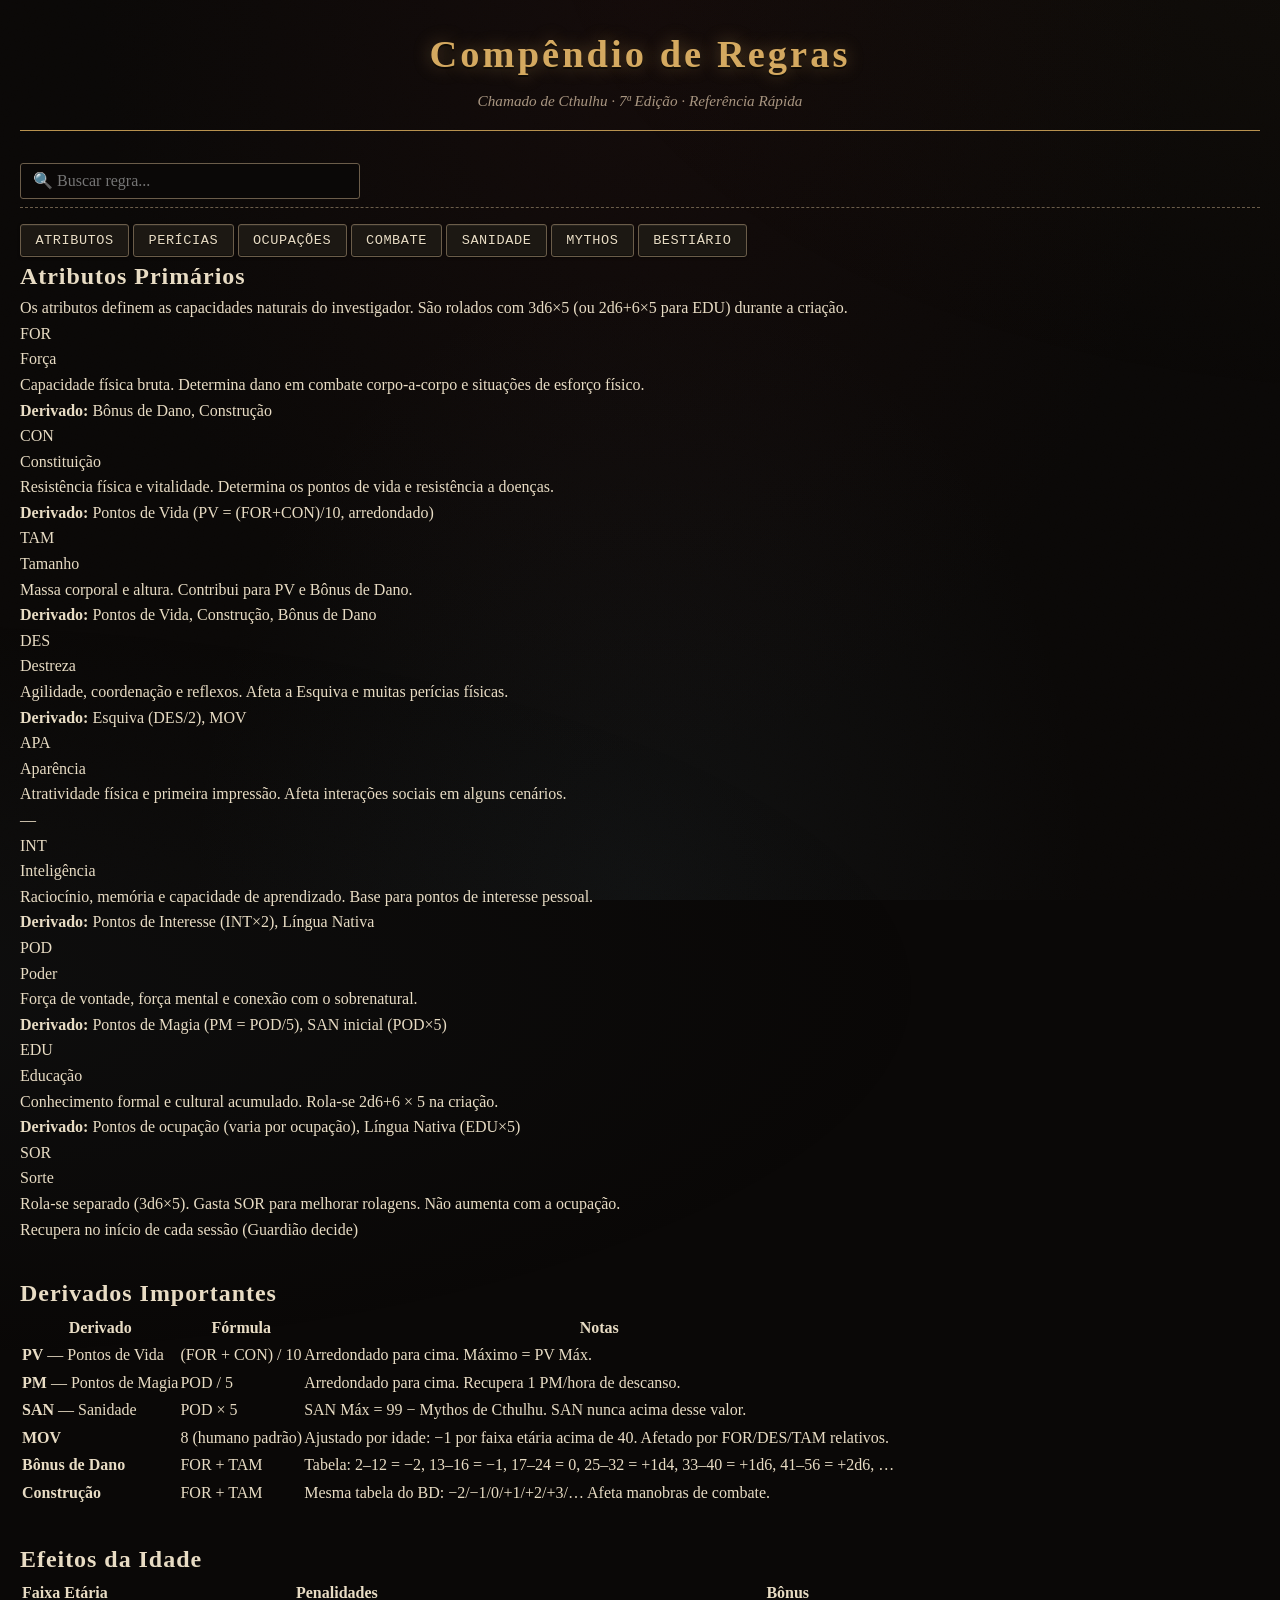
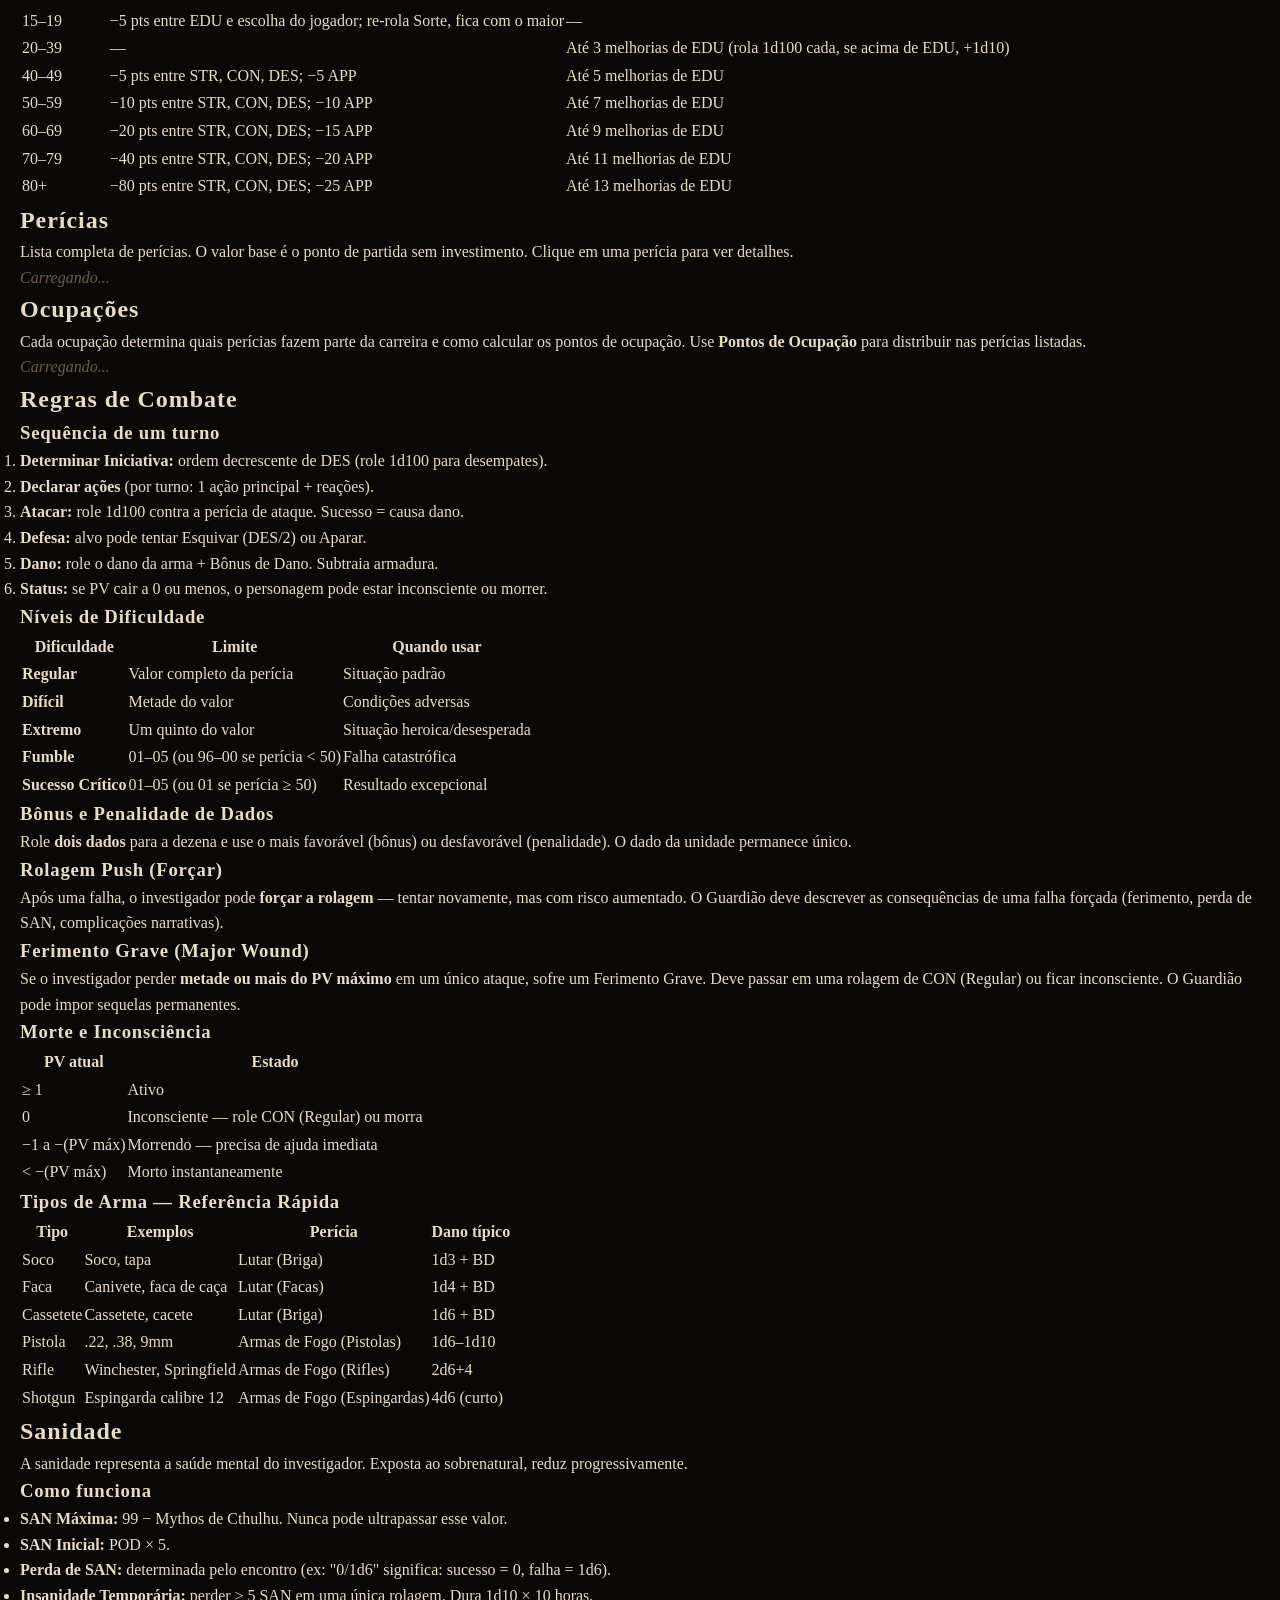
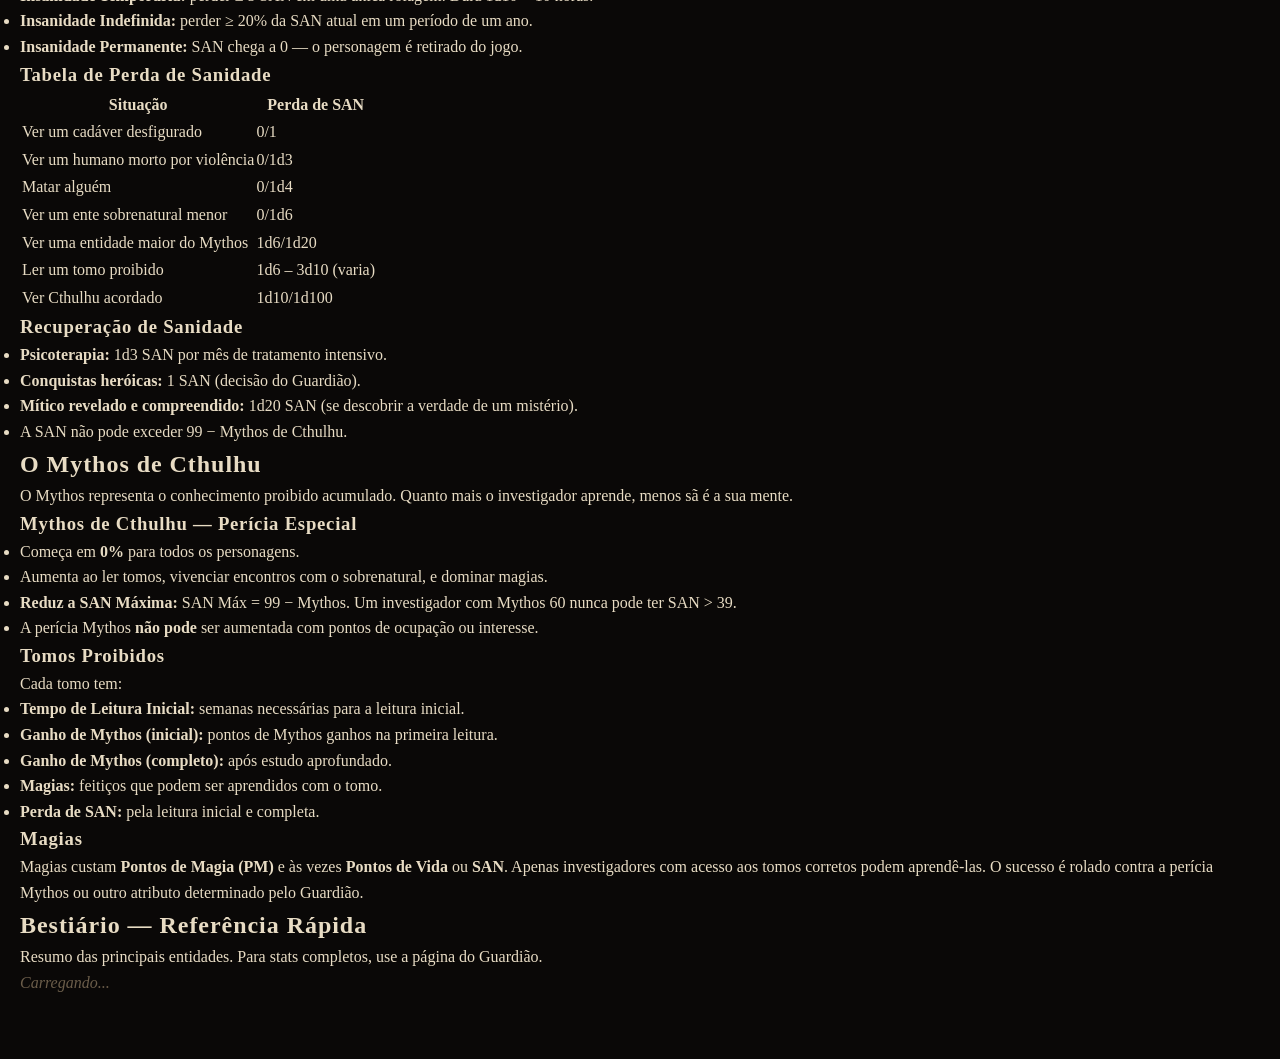
==== compendium.html @ 1eb11f15 "fix(pwa): icon PNG, CSP headers, multi-tab detection - Substitui emoji data-URI na manifest por icon" ====
<!DOCTYPE html>
<html lang="pt-BR">
<head>
  <meta charset="UTF-8" />
  <meta name="viewport" content="width=device-width, initial-scale=1" />
  <meta http-equiv="Content-Security-Policy" content="default-src 'self'; script-src 'self' 'unsafe-inline' https://cdn.jsdelivr.net; style-src 'self' 'unsafe-inline'; img-src 'self' blob: data:; media-src 'self' blob:; object-src 'none'; frame-ancestors 'none';" />
  <title>Compêndio de Regras · Chamado de Cthulhu 7E · AIMalexi RPG</title>
  <link rel="stylesheet" href="css/theme.css" />
  <link rel="stylesheet" href="css/compendium.css" />
  <link rel="icon" href="data:image/svg+xml,%3Csvg xmlns='http://www.w3.org/2000/svg' viewBox='0 0 100 100'%3E%3Ctext y='.9em' font-size='90'%3E%F0%9F%93%9A%3C/text%3E%3C/svg%3E" />
  <link rel="manifest" href="manifest.json" />
  <meta name="theme-color" content="#1a1510" />
</head>
<body data-theme="arkham">
<script>
  // Registrar SW apenas quando aberto como página top-level (não dentro de iframe).
  // Dentro do iframe do Guardião evita conflito de SW que causava duplicação de layout.
  if ("serviceWorker" in navigator && window.parent === window) {
    window.addEventListener("load", () => {
      navigator.serviceWorker.register("sw.js").catch((err) => {
        console.warn("[PWA] SW:", err);
      });
    });
  }
</script>

<div class="app">

  <header class="app-header">
    <h1 class="app-title">Compêndio de Regras</h1>
    <p class="app-subtitle">Chamado de Cthulhu · 7ª Edição · Referência Rápida</p>
  </header>

  <div class="toolbar">
    <input type="search" id="comp-search" placeholder="🔍 Buscar regra..." style="width:100%;max-width:340px" />
  </div>

  <!-- ABAS -->
  <div class="comp-tabs" id="comp-tabs">
    <button class="comp-tab active" data-section="atributos">Atributos</button>
    <button class="comp-tab" data-section="pericias">Perícias</button>
    <button class="comp-tab" data-section="ocupacoes">Ocupações</button>
    <button class="comp-tab" data-section="combate">Combate</button>
    <button class="comp-tab" data-section="sanidade">Sanidade</button>
    <button class="comp-tab" data-section="mythos">Mythos</button>
    <button class="comp-tab" data-section="bestiary-ref">Bestiário</button>
  </div>

  <!-- CONTEÚDO -->
  <div class="comp-body" id="comp-body">

    <!-- ATRIBUTOS -->
    <section class="comp-section active" data-section="atributos">
      <h2>Atributos Primários</h2>
      <p class="comp-intro">Os atributos definem as capacidades naturais do investigador. São rolados com 3d6×5 (ou 2d6+6×5 para EDU) durante a criação.</p>
      <div class="attr-ref-grid">
        <div class="attr-ref-card">
          <div class="arc-abbr">FOR</div>
          <div class="arc-name">Força</div>
          <div class="arc-desc">Capacidade física bruta. Determina dano em combate corpo-a-corpo e situações de esforço físico.</div>
          <div class="arc-derived"><b>Derivado:</b> Bônus de Dano, Construção</div>
        </div>
        <div class="attr-ref-card">
          <div class="arc-abbr">CON</div>
          <div class="arc-name">Constituição</div>
          <div class="arc-desc">Resistência física e vitalidade. Determina os pontos de vida e resistência a doenças.</div>
          <div class="arc-derived"><b>Derivado:</b> Pontos de Vida (PV = (FOR+CON)/10, arredondado)</div>
        </div>
        <div class="attr-ref-card">
          <div class="arc-abbr">TAM</div>
          <div class="arc-name">Tamanho</div>
          <div class="arc-desc">Massa corporal e altura. Contribui para PV e Bônus de Dano.</div>
          <div class="arc-derived"><b>Derivado:</b> Pontos de Vida, Construção, Bônus de Dano</div>
        </div>
        <div class="attr-ref-card">
          <div class="arc-abbr">DES</div>
          <div class="arc-name">Destreza</div>
          <div class="arc-desc">Agilidade, coordenação e reflexos. Afeta a Esquiva e muitas perícias físicas.</div>
          <div class="arc-derived"><b>Derivado:</b> Esquiva (DES/2), MOV</div>
        </div>
        <div class="attr-ref-card">
          <div class="arc-abbr">APA</div>
          <div class="arc-name">Aparência</div>
          <div class="arc-desc">Atratividade física e primeira impressão. Afeta interações sociais em alguns cenários.</div>
          <div class="arc-derived">—</div>
        </div>
        <div class="attr-ref-card">
          <div class="arc-abbr">INT</div>
          <div class="arc-name">Inteligência</div>
          <div class="arc-desc">Raciocínio, memória e capacidade de aprendizado. Base para pontos de interesse pessoal.</div>
          <div class="arc-derived"><b>Derivado:</b> Pontos de Interesse (INT×2), Língua Nativa</div>
        </div>
        <div class="attr-ref-card">
          <div class="arc-abbr">POD</div>
          <div class="arc-name">Poder</div>
          <div class="arc-desc">Força de vontade, força mental e conexão com o sobrenatural.</div>
          <div class="arc-derived"><b>Derivado:</b> Pontos de Magia (PM = POD/5), SAN inicial (POD×5)</div>
        </div>
        <div class="attr-ref-card">
          <div class="arc-abbr">EDU</div>
          <div class="arc-name">Educação</div>
          <div class="arc-desc">Conhecimento formal e cultural acumulado. Rola-se 2d6+6 × 5 na criação.</div>
          <div class="arc-derived"><b>Derivado:</b> Pontos de ocupação (varia por ocupação), Língua Nativa (EDU×5)</div>
        </div>
        <div class="attr-ref-card">
          <div class="arc-abbr">SOR</div>
          <div class="arc-name">Sorte</div>
          <div class="arc-desc">Rola-se separado (3d6×5). Gasta SOR para melhorar rolagens. Não aumenta com a ocupação.</div>
          <div class="arc-derived">Recupera no início de cada sessão (Guardião decide)</div>
        </div>
      </div>

      <h2 style="margin-top:2rem;">Derivados Importantes</h2>
      <table class="comp-table">
        <thead><tr><th>Derivado</th><th>Fórmula</th><th>Notas</th></tr></thead>
        <tbody>
          <tr><td><b>PV</b> — Pontos de Vida</td><td>(FOR + CON) / 10</td><td>Arredondado para cima. Máximo = PV Máx.</td></tr>
          <tr><td><b>PM</b> — Pontos de Magia</td><td>POD / 5</td><td>Arredondado para cima. Recupera 1 PM/hora de descanso.</td></tr>
          <tr><td><b>SAN</b> — Sanidade</td><td>POD × 5</td><td>SAN Máx = 99 − Mythos de Cthulhu. SAN nunca acima desse valor.</td></tr>
          <tr><td><b>MOV</b></td><td>8 (humano padrão)</td><td>Ajustado por idade: −1 por faixa etária acima de 40. Afetado por FOR/DES/TAM relativos.</td></tr>
          <tr><td><b>Bônus de Dano</b></td><td>FOR + TAM</td><td>Tabela: 2–12 = −2, 13–16 = −1, 17–24 = 0, 25–32 = +1d4, 33–40 = +1d6, 41–56 = +2d6, …</td></tr>
          <tr><td><b>Construção</b></td><td>FOR + TAM</td><td>Mesma tabela do BD: −2/−1/0/+1/+2/+3/… Afeta manobras de combate.</td></tr>
        </tbody>
      </table>

      <h2 style="margin-top:2rem;">Efeitos da Idade</h2>
      <table class="comp-table">
        <thead><tr><th>Faixa Etária</th><th>Penalidades</th><th>Bônus</th></tr></thead>
        <tbody>
          <tr><td>15–19</td><td>−5 pts entre EDU e escolha do jogador; re-rola Sorte, fica com o maior</td><td>—</td></tr>
          <tr><td>20–39</td><td>—</td><td>Até 3 melhorias de EDU (rola 1d100 cada, se acima de EDU, +1d10)</td></tr>
          <tr><td>40–49</td><td>−5 pts entre STR, CON, DES; −5 APP</td><td>Até 5 melhorias de EDU</td></tr>
          <tr><td>50–59</td><td>−10 pts entre STR, CON, DES; −10 APP</td><td>Até 7 melhorias de EDU</td></tr>
          <tr><td>60–69</td><td>−20 pts entre STR, CON, DES; −15 APP</td><td>Até 9 melhorias de EDU</td></tr>
          <tr><td>70–79</td><td>−40 pts entre STR, CON, DES; −20 APP</td><td>Até 11 melhorias de EDU</td></tr>
          <tr><td>80+</td><td>−80 pts entre STR, CON, DES; −25 APP</td><td>Até 13 melhorias de EDU</td></tr>
        </tbody>
      </table>
    </section>

    <!-- PERÍCIAS -->
    <section class="comp-section" data-section="pericias">
      <h2>Perícias</h2>
      <p class="comp-intro">Lista completa de perícias. O valor base é o ponto de partida sem investimento. Clique em uma perícia para ver detalhes.</p>
      <div class="skills-ref-grid" id="skills-ref-grid">
        <!-- Preenchido pelo JS a partir de CoCData.skills -->
        <p style="color:var(--ink-faded);font-style:italic;">Carregando...</p>
      </div>
    </section>

    <!-- OCUPAÇÕES -->
    <section class="comp-section" data-section="ocupacoes">
      <h2>Ocupações</h2>
      <p class="comp-intro">Cada ocupação determina quais perícias fazem parte da carreira e como calcular os pontos de ocupação. Use <b>Pontos de Ocupação</b> para distribuir nas perícias listadas.</p>
      <div class="occupations-ref-grid" id="occupations-ref-grid">
        <p style="color:var(--ink-faded);font-style:italic;">Carregando...</p>
      </div>
    </section>

    <!-- COMBATE -->
    <section class="comp-section" data-section="combate">
      <h2>Regras de Combate</h2>

      <h3>Sequência de um turno</h3>
      <ol class="comp-list">
        <li><b>Determinar Iniciativa:</b> ordem decrescente de DES (role 1d100 para desempates).</li>
        <li><b>Declarar ações</b> (por turno: 1 ação principal + reações).</li>
        <li><b>Atacar:</b> role 1d100 contra a perícia de ataque. Sucesso = causa dano.</li>
        <li><b>Defesa:</b> alvo pode tentar Esquivar (DES/2) ou Aparar.</li>
        <li><b>Dano:</b> role o dano da arma + Bônus de Dano. Subtraia armadura.</li>
        <li><b>Status:</b> se PV cair a 0 ou menos, o personagem pode estar inconsciente ou morrer.</li>
      </ol>

      <h3>Níveis de Dificuldade</h3>
      <table class="comp-table">
        <thead><tr><th>Dificuldade</th><th>Limite</th><th>Quando usar</th></tr></thead>
        <tbody>
          <tr><td><b>Regular</b></td><td>Valor completo da perícia</td><td>Situação padrão</td></tr>
          <tr><td><b>Difícil</b></td><td>Metade do valor</td><td>Condições adversas</td></tr>
          <tr><td><b>Extremo</b></td><td>Um quinto do valor</td><td>Situação heroica/desesperada</td></tr>
          <tr><td><b>Fumble</b></td><td>01–05 (ou 96–00 se perícia &lt; 50)</td><td>Falha catastrófica</td></tr>
          <tr><td><b>Sucesso Crítico</b></td><td>01–05 (ou 01 se perícia ≥ 50)</td><td>Resultado excepcional</td></tr>
        </tbody>
      </table>

      <h3>Bônus e Penalidade de Dados</h3>
      <p>Role <b>dois dados</b> para a dezena e use o mais favorável (bônus) ou desfavorável (penalidade). O dado da unidade permanece único.</p>

      <h3>Rolagem Push (Forçar)</h3>
      <p>Após uma falha, o investigador pode <b>forçar a rolagem</b> — tentar novamente, mas com risco aumentado. O Guardião deve descrever as consequências de uma falha forçada (ferimento, perda de SAN, complicações narrativas).</p>

      <h3>Ferimento Grave (Major Wound)</h3>
      <p>Se o investigador perder <b>metade ou mais do PV máximo</b> em um único ataque, sofre um Ferimento Grave. Deve passar em uma rolagem de CON (Regular) ou ficar inconsciente. O Guardião pode impor sequelas permanentes.</p>

      <h3>Morte e Inconsciência</h3>
      <table class="comp-table">
        <thead><tr><th>PV atual</th><th>Estado</th></tr></thead>
        <tbody>
          <tr><td>≥ 1</td><td>Ativo</td></tr>
          <tr><td>0</td><td>Inconsciente — role CON (Regular) ou morra</td></tr>
          <tr><td>−1 a −(PV máx)</td><td>Morrendo — precisa de ajuda imediata</td></tr>
          <tr><td>&lt; −(PV máx)</td><td>Morto instantaneamente</td></tr>
        </tbody>
      </table>

      <h3>Tipos de Arma — Referência Rápida</h3>
      <table class="comp-table">
        <thead><tr><th>Tipo</th><th>Exemplos</th><th>Perícia</th><th>Dano típico</th></tr></thead>
        <tbody>
          <tr><td>Soco</td><td>Soco, tapa</td><td>Lutar (Briga)</td><td>1d3 + BD</td></tr>
          <tr><td>Faca</td><td>Canivete, faca de caça</td><td>Lutar (Facas)</td><td>1d4 + BD</td></tr>
          <tr><td>Cassetete</td><td>Cassetete, cacete</td><td>Lutar (Briga)</td><td>1d6 + BD</td></tr>
          <tr><td>Pistola</td><td>.22, .38, 9mm</td><td>Armas de Fogo (Pistolas)</td><td>1d6–1d10</td></tr>
          <tr><td>Rifle</td><td>Winchester, Springfield</td><td>Armas de Fogo (Rifles)</td><td>2d6+4</td></tr>
          <tr><td>Shotgun</td><td>Espingarda calibre 12</td><td>Armas de Fogo (Espingardas)</td><td>4d6 (curto)</td></tr>
        </tbody>
      </table>
    </section>

    <!-- SANIDADE -->
    <section class="comp-section" data-section="sanidade">
      <h2>Sanidade</h2>
      <p class="comp-intro">A sanidade representa a saúde mental do investigador. Exposta ao sobrenatural, reduz progressivamente.</p>

      <h3>Como funciona</h3>
      <ul class="comp-list">
        <li><b>SAN Máxima:</b> 99 − Mythos de Cthulhu. Nunca pode ultrapassar esse valor.</li>
        <li><b>SAN Inicial:</b> POD × 5.</li>
        <li><b>Perda de SAN:</b> determinada pelo encontro (ex: "0/1d6" significa: sucesso = 0, falha = 1d6).</li>
        <li><b>Insanidade Temporária:</b> perder ≥ 5 SAN em uma única rolagem. Dura 1d10 × 10 horas.</li>
        <li><b>Insanidade Indefinida:</b> perder ≥ 20% da SAN atual em um período de um ano.</li>
        <li><b>Insanidade Permanente:</b> SAN chega a 0 — o personagem é retirado do jogo.</li>
      </ul>

      <h3>Tabela de Perda de Sanidade</h3>
      <table class="comp-table">
        <thead><tr><th>Situação</th><th>Perda de SAN</th></tr></thead>
        <tbody>
          <tr><td>Ver um cadáver desfigurado</td><td>0/1</td></tr>
          <tr><td>Ver um humano morto por violência</td><td>0/1d3</td></tr>
          <tr><td>Matar alguém</td><td>0/1d4</td></tr>
          <tr><td>Ver um ente sobrenatural menor</td><td>0/1d6</td></tr>
          <tr><td>Ver uma entidade maior do Mythos</td><td>1d6/1d20</td></tr>
          <tr><td>Ler um tomo proibido</td><td>1d6 – 3d10 (varia)</td></tr>
          <tr><td>Ver Cthulhu acordado</td><td>1d10/1d100</td></tr>
        </tbody>
      </table>

      <h3>Recuperação de Sanidade</h3>
      <ul class="comp-list">
        <li><b>Psicoterapia:</b> 1d3 SAN por mês de tratamento intensivo.</li>
        <li><b>Conquistas heróicas:</b> 1 SAN (decisão do Guardião).</li>
        <li><b>Mítico revelado e compreendido:</b> 1d20 SAN (se descobrir a verdade de um mistério).</li>
        <li>A SAN não pode exceder 99 − Mythos de Cthulhu.</li>
      </ul>
    </section>

    <!-- MYTHOS -->
    <section class="comp-section" data-section="mythos">
      <h2>O Mythos de Cthulhu</h2>
      <p class="comp-intro">O Mythos representa o conhecimento proibido acumulado. Quanto mais o investigador aprende, menos sã é a sua mente.</p>

      <h3>Mythos de Cthulhu — Perícia Especial</h3>
      <ul class="comp-list">
        <li>Começa em <b>0%</b> para todos os personagens.</li>
        <li>Aumenta ao ler tomos, vivenciar encontros com o sobrenatural, e dominar magias.</li>
        <li><b>Reduz a SAN Máxima:</b> SAN Máx = 99 − Mythos. Um investigador com Mythos 60 nunca pode ter SAN > 39.</li>
        <li>A perícia Mythos <b>não pode</b> ser aumentada com pontos de ocupação ou interesse.</li>
      </ul>

      <h3>Tomos Proibidos</h3>
      <p>Cada tomo tem:</p>
      <ul class="comp-list">
        <li><b>Tempo de Leitura Inicial:</b> semanas necessárias para a leitura inicial.</li>
        <li><b>Ganho de Mythos (inicial):</b> pontos de Mythos ganhos na primeira leitura.</li>
        <li><b>Ganho de Mythos (completo):</b> após estudo aprofundado.</li>
        <li><b>Magias:</b> feitiços que podem ser aprendidos com o tomo.</li>
        <li><b>Perda de SAN:</b> pela leitura inicial e completa.</li>
      </ul>

      <h3>Magias</h3>
      <p>Magias custam <b>Pontos de Magia (PM)</b> e às vezes <b>Pontos de Vida</b> ou <b>SAN</b>. Apenas investigadores com acesso aos tomos corretos podem aprendê-las. O sucesso é rolado contra a perícia Mythos ou outro atributo determinado pelo Guardião.</p>
    </section>

    <!-- BESTIÁRIO REFERÊNCIA -->
    <section class="comp-section" data-section="bestiary-ref">
      <h2>Bestiário — Referência Rápida</h2>
      <p class="comp-intro">Resumo das principais entidades. Para stats completos, use a página do Guardião.</p>
      <div class="bestiary-ref-grid" id="bestiary-ref-grid">
        <p style="color:var(--ink-faded);font-style:italic;">Carregando...</p>
      </div>
    </section>

  </div>

</div>

<!-- DADOS -->
<script src="data/skills.js"></script>
<script src="data/occupations.js"></script>
<script src="data/bestiary.js"></script>
<script src="js/compendium/compendium.js"></script>

</body>
</html>
---- css/theme.css ----
/* ═══════════════════════════════════════════════════════════════════════════
   AIMalexi RPG · Ficha de Chamado de Cthulhu 7E
   theme.css — variáveis, tipografia, reset e componentes compartilhados
   ═══════════════════════════════════════════════════════════════════════════ */

@import url('https://fonts.googleapis.com/css2?family=Cormorant+Garamond:wght@400;500;600;700&family=Crimson+Text:ital,wght@0,400;0,600;1,400&family=Spectral:ital,wght@0,400;0,500;0,600;1,400&family=JetBrains+Mono:wght@400;700&display=swap');

:root {
  /* === Cores base === */
  --bg-deep:        #0a0807;
  --bg-mid:         #15110d;
  --bg-card:        #1c1813;
  --bg-card-hi:     #241e17;
  --bg-overlay:     rgba(10, 8, 7, 0.92);

  --ink:            #e8dcc4;
  --ink-dim:        #a89580;
  --ink-faded:      #6b5d4a;

  /* === Acentos === */
  --brass:          #b8924f;
  --brass-bright:   #d4a960;
  --brass-glow:     rgba(184, 146, 79, 0.45);
  --burgundy:       #4a1c1c;
  --burgundy-hi:    #6b2a2a;
  --blood:          #8b1a1a;
  --blood-glow:     rgba(139, 26, 26, 0.6);
  --mist:           #5a7a8a;
  --mist-glow:      rgba(90, 122, 138, 0.5);

  /* === Resultado de testes === */
  --crit:           #d4a960;
  --extreme:        #c87a4f;
  --hard:           #a89580;
  --regular:        #7a8590;
  --fail:           #6b3232;
  --fumble:         #3a0a0a;

  /* === Validação === */
  --ok:             #5a8a5a;
  --warn:           #c8924f;
  --err:            #8b1a1a;

  /* === Tipografia === */
  /* §21 — tipografia: Cormorant para títulos (display atmosférico),
     Spectral para corpo (serif literária otimizada p/ leitura em tela). */
  --font-serif:     'Cormorant Garamond', 'Times New Roman', serif;
  --font-body:      'Spectral', 'Crimson Text', Georgia, serif;
  --font-mono:      'JetBrains Mono', 'Courier New', monospace;

  /* === Escala tipográfica === */
  --text-xs:   0.72rem;   /* ~11.5px — mínimo legível (frações, tags) */
  --text-sm:   0.78rem;   /* ~12.5px — labels secundários */
  --text-base: 1rem;      /* 16px    — corpo de texto */
  --text-md:   1.1rem;    /* ~17.6px — destaque */
  --text-lg:   1.25rem;   /* 20px    — subtítulos */
  --text-xl:   1.5rem;    /* 24px    — títulos de seção */

  /* === Layout === */
  --radius:         3px;
  --radius-lg:      6px;
  --gap:            1rem;
  --gap-lg:         1.5rem;

  /* === Cor de acento ativa (atualizada via JS) === */
  --accent:         var(--brass);
  --accent-glow:    var(--brass-glow);

  /* === Gradiente de fundo do body (override por tema) === */
  --body-grad-top:    rgba(74, 28, 28, 0.15);
  --body-grad-bottom: rgba(90, 122, 138, 0.08);
}

/* ═══════════════════════════════════════════════════════════════════════════
   RESET + BASE
   ═══════════════════════════════════════════════════════════════════════════ */

* { margin: 0; padding: 0; box-sizing: border-box; }

html, body {
  background: var(--bg-deep);
  color: var(--ink);
  font-family: var(--font-body);
  font-size: 16px;
  line-height: 1.6;                 /* §21 — respiro maior p/ leitura prolongada */
  -webkit-font-smoothing: antialiased;
  -moz-osx-font-smoothing: grayscale;
  text-rendering: optimizeLegibility;
  min-height: 100vh;
}

body {
  background:
    radial-gradient(ellipse at top, var(--body-grad-top) 0%, transparent 60%),
    radial-gradient(ellipse at bottom, var(--body-grad-bottom) 0%, transparent 50%),
    var(--bg-deep);
  background-attachment: fixed;
  position: relative;
  overflow-x: hidden;
}

/* Overlay de papel envelhecido (noise) */
body::before {
  content: '';
  position: fixed;
  inset: 0;
  background-image: url("data:image/svg+xml;utf8,<svg xmlns='http://www.w3.org/2000/svg' width='200' height='200'><filter id='n'><feTurbulence type='fractalNoise' baseFrequency='0.85' numOctaves='3' stitchTiles='stitch'/><feColorMatrix values='0 0 0 0 0.72 0 0 0 0 0.58 0 0 0 0 0.42 0 0 0 0.08 0'/></filter><rect width='100%25' height='100%25' filter='url(%23n)'/></svg>");
  pointer-events: none;
  z-index: 1;
  mix-blend-mode: overlay;
  opacity: 0.4;
}

body::after {
  content: '';
  position: fixed;
  inset: -50%;
  background:
    radial-gradient(ellipse 60% 30% at 20% 80%, rgba(90, 122, 138, 0.06) 0%, transparent 70%),
    radial-gradient(ellipse 50% 40% at 80% 20%, rgba(184, 146, 79, 0.04) 0%, transparent 70%);
  pointer-events: none;
  z-index: 0;
  animation: mist-drift 30s ease-in-out infinite;
}

@keyframes mist-drift {
  0%, 100% { transform: translate(0, 0) rotate(0deg); }
  33%      { transform: translate(2%, -1%) rotate(0.3deg); }
  66%      { transform: translate(-1%, 2%) rotate(-0.2deg); }
}

/* ═══════════════════════════════════════════════════════════════════════════
   CONTAINER + HEADER GENÉRICOS
   ═══════════════════════════════════════════════════════════════════════════ */

.app {
  max-width: 1400px;
  margin: 0 auto;
  padding: 1.5rem 1.25rem 4rem;
  position: relative;
  z-index: 2;
}

.app-header {
  text-align: center;
  margin-bottom: 1.5rem;
  border-bottom: 1px solid var(--brass);
  padding-bottom: 1rem;
  position: relative;
}

.app-title {
  font-family: var(--font-serif);
  font-weight: 600;
  font-size: clamp(1.5rem, 3vw, 2.5rem);
  letter-spacing: 0.08em;
  color: var(--brass-bright);
  text-shadow: 0 0 18px var(--brass-glow), 0 2px 0 rgba(0,0,0,0.8);
}
/* §22 — título principal é link para a Home (herda o estilo do h1) */
.app-title-link {
  color: inherit;
  text-decoration: none;
  transition: color 0.15s, text-shadow 0.15s;
}
.app-title-link:hover,
.app-title-link:focus-visible {
  color: var(--brass);
  text-shadow: 0 0 26px var(--brass-glow), 0 2px 0 rgba(0,0,0,0.8);
}

.app-subtitle {
  font-family: var(--font-body);
  font-style: italic;
  font-size: 0.95rem;
  color: var(--ink-dim);
  margin-top: 0.25rem;
}

/* ═══════════════════════════════════════════════════════════════════════════
   CENTRAL DE CONFIGURAÇÕES (#23)
   ═══════════════════════════════════════════════════════════════════════════ */

.settings-form { display: flex; flex-direction: column; gap: 0.75rem; min-width: min(90vw, 360px); }
.settings-row { display: flex; flex-direction: column; gap: 0.3rem; }
.settings-row.toggle { flex-direction: row; align-items: center; }
.settings-row > label {
  font-family: var(--font-mono);
  font-size: 0.72rem;
  text-transform: uppercase;
  letter-spacing: 0.05em;
  color: var(--accent, var(--brass));
}
.settings-row.toggle > label {
  text-transform: none;
  letter-spacing: 0;
  font-size: 0.9rem;
  color: var(--ink);
  display: flex;
  align-items: center;
  gap: 0.4rem;
}
.settings-row select,
.settings-row input[type="range"] { width: 100%; }
.settings-row input[type="color"] {
  width: 48px; height: 32px; padding: 0; border: 1px solid var(--ink-faded);
  border-radius: var(--radius); background: none; cursor: pointer; vertical-align: middle;
}

/* Densidade compacta — reduz paddings/gaps globais */
body.density-compact { --gap-lg: 0.75rem; }
body.density-compact .section { padding: 0.6rem 0.75rem; }
body.density-compact .derived-card,
body.density-compact .skill-row,
body.density-compact .weapon-card { padding-top: 0.25rem; padding-bottom: 0.25rem; }

/* Alto contraste — reforça texto e bordas (acessibilidade) */
body.high-contrast {
  --ink:       #ffffff;
  --ink-dim:   #e8e8e8;
  --ink-faded: #b8b8b8;
}
body.high-contrast .section,
body.high-contrast .derived-card,
body.high-contrast .skill-row,
body.high-contrast .weapon-card,
body.high-contrast .chat-msg { border-color: var(--ink-faded) !important; }

/* Estado vazio do chat — evita o vazião quando não há mensagens (ambas as páginas) */
.chat-empty {
  display: flex;
  flex-direction: column;
  align-items: center;
  justify-content: center;
  gap: 0.5rem;
  text-align: center;
  height: 100%;
  min-height: 8rem;
  padding: 1.5rem;
  color: var(--ink-faded);
}
.chat-empty .chat-empty-ico { font-size: 2.2rem; opacity: 0.35; }
.chat-empty p { margin: 0; font-size: 0.88rem; line-height: 1.55; max-width: 28rem; }
.chat-empty b { color: var(--ink-dim); }

/* Reduzir animações — acessibilidade / preferência do usuário */
body.reduce-motion *,
body.reduce-motion *::before,
body.reduce-motion *::after {
  animation-duration: 0.001ms !important;
  animation-iteration-count: 1 !important;
  transition-duration: 0.001ms !important;
  scroll-behavior: auto !important;
}
/* Respeita também a preferência do SO */
@media (prefers-reduced-motion: reduce) {
  *, *::before, *::after {
    animation-duration: 0.001ms !important;
    transition-duration: 0.001ms !important;
  }
}

/* Desativar efeitos de rolagem (toasts/flash) sem afetar o resto da UI */
body.no-roll-fx .roll-toast { animation: none !important; }
body.no-roll-fx .derived-card.flash-loss,
body.no-roll-fx .derived-card.flash-gain { animation: none !important; }

h1, h2, h3, h4 {
  font-family: var(--font-serif);
  font-weight: 600;
  letter-spacing: 0.04em;
  color: var(--ink);
}

a {
  color: var(--brass-bright);
  text-decoration: none;
  border-bottom: 1px dotted var(--brass);
  transition: color 0.2s, border-color 0.2s;
}
a:hover {
  color: var(--ink);
  border-bottom-color: var(--ink);
}

/* ═══════════════════════════════════════════════════════════════════════════
   BOTÕES
   ═══════════════════════════════════════════════════════════════════════════ */

button, .btn {
  font-family: var(--font-mono);
  font-size: 0.85rem;
  letter-spacing: 0.04em;
  background: var(--bg-card);
  color: var(--ink);
  border: 1px solid var(--ink-faded);
  border-radius: var(--radius);
  padding: 0.5rem 0.9rem;
  cursor: pointer;
  transition: all 0.2s;
  text-transform: uppercase;
}

button:hover, .btn:hover {
  background: var(--bg-card-hi);
  border-color: var(--brass);
  color: var(--brass-bright);
}

button:active, .btn:active {
  transform: translateY(1px);
}

button:disabled, .btn:disabled {
  opacity: 0.4;
  cursor: not-allowed;
}

.btn-primary {
  background: linear-gradient(180deg, var(--brass) 0%, #8c6e3a 100%);
  border-color: var(--brass-bright);
  color: var(--bg-deep);
  font-weight: 700;
  box-shadow: 0 2px 12px var(--brass-glow);
}
.btn-primary:hover {
  background: linear-gradient(180deg, var(--brass-bright) 0%, var(--brass) 100%);
  color: var(--bg-deep);
}

.btn-danger {
  border-color: var(--blood);
  color: var(--ink);
}
.btn-danger:hover {
  background: var(--burgundy);
  border-color: var(--blood);
  color: var(--ink);
}

.btn-ghost {
  background: transparent;
  border-color: transparent;
}
.btn-ghost:hover {
  background: var(--bg-card);
  border-color: var(--ink-faded);
}

.btn-icon {
  padding: 0.3rem 0.5rem;
  font-size: 1rem;
}

/* Botão de Export JSON com destaque permanente */
.btn-export {
  background: linear-gradient(180deg, var(--brass) 0%, #8c6e3a 100%);
  border-color: var(--brass-bright);
  color: var(--bg-deep);
  font-weight: 700;
  position: relative;
}
.btn-export::before {
  content: '';
  position: absolute;
  inset: -2px;
  border-radius: var(--radius);
  background: var(--brass-glow);
  filter: blur(8px);
  z-index: -1;
  opacity: 0.7;
}

/* ═══════════════════════════════════════════════════════════════════════════
   CARDS, SEÇÕES, BADGES
   ═══════════════════════════════════════════════════════════════════════════ */

.section {
  background: var(--bg-card);
  border: 1px solid var(--ink-faded);
  border-radius: var(--radius-lg);
  padding: 1.25rem;
  margin-bottom: 1.25rem;
}

.section-title {
  font-family: var(--font-serif);
  font-size: 1.25rem;
  font-weight: 600;
  letter-spacing: 0.06em;
  color: var(--brass-bright);
  border-bottom: 1px solid var(--ink-faded);
  padding-bottom: 0.5rem;
  margin-bottom: 1rem;
  display: flex;
  justify-content: space-between;
  align-items: baseline;
}

.section-title .meta {
  font-family: var(--font-mono);
  font-size: 0.75rem;
  color: var(--ink-faded);
  font-weight: 400;
  letter-spacing: 0.05em;
  text-transform: uppercase;
}

.card {
  background: var(--bg-card-hi);
  border: 1px solid var(--ink-faded);
  border-radius: var(--radius);
  padding: 0.75rem;
}

.badge {
  display: inline-block;
  font-family: var(--font-mono);
  font-size: 0.7rem;
  color: var(--brass);
  letter-spacing: 0.1em;
  text-transform: uppercase;
  padding: 0.15rem 0.5rem;
  border: 1px solid var(--brass);
  border-radius: var(--radius);
}
.badge.ok    { color: var(--ok);   border-color: var(--ok);   }
.badge.warn  { color: var(--warn); border-color: var(--warn); }
.badge.err   { color: var(--err);  border-color: var(--err); background: rgba(139, 26, 26, 0.12); }

.tagline {
  font-style: italic;
  color: var(--ink-dim);
  font-size: 0.95rem;
}

/* ═══════════════════════════════════════════════════════════════════════════
   FORMS
   ═══════════════════════════════════════════════════════════════════════════ */

input, select, textarea {
  font-family: var(--font-body);
  font-size: 1rem;
  background: var(--bg-deep);
  color: var(--ink);
  border: 1px solid var(--ink-faded);
  border-radius: var(--radius);
  padding: 0.5rem 0.75rem;
  width: 100%;
}

input:focus, select:focus, textarea:focus {
  outline: none;
  border-color: var(--brass);
  box-shadow: 0 0 0 2px var(--brass-glow);
}

input[type="number"] {
  font-family: var(--font-mono);
  text-align: center;
}

label {
  font-family: var(--font-mono);
  font-size: 0.75rem;
  color: var(--ink-dim);
  text-transform: uppercase;
  letter-spacing: 0.06em;
  display: block;
  margin-bottom: 0.3rem;
}

/* ═══════════════════════════════════════════════════════════════════════════
   ROLL LOG (compartilhado: investigator + keeper)
   ═══════════════════════════════════════════════════════════════════════════ */

.roll-log {
  background: var(--bg-card);
  border: 1px solid var(--ink-faded);
  border-radius: var(--radius);
  max-height: 70vh;
  overflow-y: auto;
  padding: 0.75rem;
}

.roll-log-header {
  display: flex;
  justify-content: space-between;
  align-items: center;
  margin-bottom: 0.5rem;
  border-bottom: 1px dashed var(--ink-faded);
  padding-bottom: 0.4rem;
}

.roll-entry {
  padding: 0.5rem 0.6rem;
  margin-bottom: 0.4rem;
  background: var(--bg-card-hi);
  border-left: 3px solid var(--ink-faded);
  border-radius: var(--radius);
  font-size: 0.85rem;
}
.roll-entry.crit    { border-left-color: var(--crit);    background: linear-gradient(90deg, rgba(212,169,96,0.15), var(--bg-card-hi)); }
.roll-entry.extreme { border-left-color: var(--extreme); }
.roll-entry.hard    { border-left-color: var(--hard); }
.roll-entry.regular { border-left-color: var(--regular); }
.roll-entry.fail    { border-left-color: var(--fail);    color: var(--ink-dim); }
.roll-entry.fumble  { border-left-color: var(--fumble);  background: linear-gradient(90deg, rgba(58,10,10,0.4), var(--bg-card-hi)); }

.roll-entry .skill { font-weight: 600; color: var(--ink); }
.roll-entry .result {
  font-family: var(--font-mono);
  font-size: 0.95rem;
  color: var(--brass-bright);
  display: inline-block;
  margin: 0 0.5rem;
}
.roll-entry .level {
  font-family: var(--font-mono);
  font-size: 0.7rem;
  text-transform: uppercase;
  letter-spacing: 0.1em;
  color: var(--ink-dim);
}
.roll-entry .ts {
  font-family: var(--font-mono);
  font-size: 0.65rem;
  color: var(--ink-faded);
  float: right;
}
.roll-entry .roll-marker {
  display: inline-block;
  width: 1.1em;
  margin-right: 0.3rem;
  font-weight: 700;
  text-align: center;
}
.roll-entry .roll-marker.ok   { color: var(--ok, #6a9a6a); }
.roll-entry .roll-marker.bad  { color: var(--err, #b34a4a); }
.roll-entry .roll-marker.crit,
.roll-entry .roll-marker.great { color: var(--crit, #d4a960); }   /* crítico / sucesso extremo → dourado */
.roll-entry .roll-target {
  font-family: var(--font-mono);
  font-size: 0.8em;
  color: var(--ink-faded);
}
.roll-entry .roll-diff {
  font-family: var(--font-mono);
  font-size: 0.68em;
  text-transform: uppercase;
  letter-spacing: 0.04em;
  color: var(--brass);
  border: 1px solid var(--brass);
  border-radius: 0.4rem;
  padding: 0 0.3rem;
}

/* ═══════════════════════════════════════════════════════════════════════════
   MODAL / DIALOG
   ═══════════════════════════════════════════════════════════════════════════ */

.modal-backdrop {
  position: fixed;
  inset: 0;
  background: var(--bg-overlay);
  display: flex;
  align-items: center;
  justify-content: center;
  z-index: 100;
  padding: 1rem;
}

.modal {
  background: var(--bg-card);
  border: 1px solid var(--brass);
  border-radius: var(--radius-lg);
  padding: 1.5rem;
  max-width: 600px;
  width: 100%;
  max-height: 90vh;
  overflow-y: auto;
  box-shadow: 0 12px 60px rgba(0,0,0,0.8), 0 0 40px var(--brass-glow);
}

.modal-title {
  font-family: var(--font-serif);
  font-size: 1.5rem;
  color: var(--brass-bright);
  margin-bottom: 1rem;
  padding-bottom: 0.5rem;
  border-bottom: 1px solid var(--ink-faded);
}

.modal-actions {
  display: flex;
  gap: 0.5rem;
  justify-content: flex-end;
  margin-top: 1.5rem;
}

/* ═══════════════════════════════════════════════════════════════════════════
   PORTAL (index.html) — específico
   ═══════════════════════════════════════════════════════════════════════════ */

.portal {
  display: grid;
  grid-template-columns: 1fr;
  gap: 1.5rem;
  max-width: 900px;
  margin: 2rem auto 0;
}

@media (min-width: 700px) {
  .portal { grid-template-columns: 1fr 1fr; }
  .portal-guide { grid-column: 1 / -1; }
}

.portal-card {
  background: var(--bg-card);
  border: 1px solid var(--ink-faded);
  border-radius: var(--radius-lg);
  padding: 2rem 1.5rem;
  text-align: center;
  cursor: pointer;
  transition: all 0.3s;
  text-decoration: none;
  color: var(--ink);
  position: relative;
  overflow: hidden;
}

.portal-card::before {
  content: '';
  position: absolute;
  inset: 0;
  background: radial-gradient(circle at center, var(--accent-glow) 0%, transparent 70%);
  opacity: 0;
  transition: opacity 0.4s;
}

.portal-card:hover {
  border-color: var(--brass);
  transform: translateY(-3px);
  box-shadow: 0 10px 40px rgba(0,0,0,0.6), 0 0 28px var(--brass-glow);
}
.portal-card:hover::before { opacity: 1; }

.portal-card.investigator { --accent: var(--mist);     --accent-glow: var(--mist-glow);    }
.portal-card.keeper       { --accent: var(--blood);    --accent-glow: var(--blood-glow);   }
.portal-card.guide        { --accent: var(--brass);    --accent-glow: var(--brass-glow);   }

.portal-card .icon {
  font-size: 3rem;
  display: block;
  margin-bottom: 0.75rem;
  filter: drop-shadow(0 2px 8px var(--accent-glow));
  position: relative;
  z-index: 1;
}

.portal-card h2 {
  font-family: var(--font-serif);
  font-size: 1.5rem;
  color: var(--accent);
  letter-spacing: 0.05em;
  margin-bottom: 0.5rem;
  position: relative;
  z-index: 1;
}

.portal-card p {
  font-family: var(--font-body);
  color: var(--ink-dim);
  font-size: 0.95rem;
  position: relative;
  z-index: 1;
}

/* ═══════════════════════════════════════════════════════════════════════════
   TOOLBAR FIXA (presente nas duas fichas)
   ═══════════════════════════════════════════════════════════════════════════ */

.toolbar {
  display: flex;
  gap: 0.5rem;
  align-items: center;
  flex-wrap: wrap;
  padding: 0.5rem 0;
  margin-bottom: 1rem;
  border-bottom: 1px dashed var(--ink-faded);
}

.toolbar-spacer { flex: 1; }

/* ═══════════════════════════════════════════════════════════════════════════
   RESPONSIVO (mobile = abas — implementado nas páginas específicas)
   ═══════════════════════════════════════════════════════════════════════════ */

@media (max-width: 768px) {
  .app { padding: 0.75rem 0.6rem 3rem; }
  .section { padding: 0.85rem; }
  .section-title { font-size: 1.1rem; flex-wrap: wrap; gap: 0.5rem; }
  button, .btn { font-size: 0.78rem; padding: 0.45rem 0.7rem; }
}

/* ═══════════════════════════════════════════════════════════════════════════
   TEMAS DE CAMPANHA (M3.5.3)
   ─────────────────────────────────────────────────────────────────────────
   Ativado via body[data-theme="X"]. Salvo em character._meta.theme.
   Arkham é o padrão (sem bloco necessário — mesmas cores do :root).
   ═══════════════════════════════════════════════════════════════════════════ */

/* ── Miskatonic · Academia · Verde escuro ── */
body[data-theme="miskatonic"] {
  --bg-deep:          #060c09;
  --bg-mid:           #0b1410;
  --bg-card:          #101c16;
  --bg-card-hi:       #172620;
  --bg-overlay:       rgba(6, 12, 9, 0.92);
  --ink:              #cce8c8;
  --ink-dim:          #7eaa78;
  --ink-faded:        #446644;
  --brass:            #4a9040;
  --brass-bright:     #6ab460;
  --brass-glow:       rgba(74, 144, 64, 0.45);
  --accent:           var(--brass);
  --accent-glow:      var(--brass-glow);
  --body-grad-top:    rgba(16, 50, 24, 0.18);
  --body-grad-bottom: rgba(30, 70, 40, 0.08);
}

/* ── Sépia · Documento histórico · Pergaminho âmbar ── */
body[data-theme="sepia"] {
  --bg-deep:          #100c04;
  --bg-mid:           #1c1508;
  --bg-card:          #261c0c;
  --bg-card-hi:       #322212;
  --bg-overlay:       rgba(16, 12, 4, 0.92);
  --ink:              #f0e0b8;
  --ink-dim:          #c0a060;
  --ink-faded:        #88663a;
  --brass:            #c08030;
  --brass-bright:     #e0a040;
  --brass-glow:       rgba(192, 128, 48, 0.45);
  --accent:           var(--brass);
  --accent-glow:      var(--brass-glow);
  --body-grad-top:    rgba(80, 44, 8, 0.20);
  --body-grad-bottom: rgba(120, 70, 16, 0.10);
}

/* ── Obsidian · Delta Green · Aço frio moderno ── */
body[data-theme="obsidian"] {
  --bg-deep:          #070a0d;
  --bg-mid:           #0d1318;
  --bg-card:          #131c24;
  --bg-card-hi:       #1b2530;
  --bg-overlay:       rgba(7, 10, 13, 0.92);
  --ink:              #c0d4e8;
  --ink-dim:          #7090aa;
  --ink-faded:        #3c5870;
  --brass:            #4888c8;
  --brass-bright:     #60aaee;
  --brass-glow:       rgba(72, 136, 200, 0.45);
  --accent:           var(--brass);
  --accent-glow:      var(--brass-glow);
  --body-grad-top:    rgba(18, 36, 70, 0.20);
  --body-grad-bottom: rgba(10, 30, 60, 0.10);
}

/* ── Eldritch · Horror Cósmico · Vazio Púrpura ── */
body[data-theme="eldritch"] {
  --bg-deep:          #06040f;
  --bg-mid:           #0c0818;
  --bg-card:          #130d22;
  --bg-card-hi:       #1c1432;
  --bg-overlay:       rgba(6, 4, 15, 0.92);
  --ink:              #d4c8f0;
  --ink-dim:          #8870cc;
  --ink-faded:        #4a3898;
  --brass:            #7848c8;
  --brass-bright:     #9e70ee;
  --brass-glow:       rgba(120, 72, 200, 0.45);
  --accent:           var(--brass);
  --accent-glow:      var(--brass-glow);
  --body-grad-top:    rgba(50, 16, 80, 0.22);
  --body-grad-bottom: rgba(20, 8, 60, 0.12);
}

/* ═══════════════════════════════════════════════════════════════════════════
   PRINT (PDF export via window.print)
   ═══════════════════════════════════════════════════════════════════════════ */

@media print {
  body { background: white; color: black; }
  body::before, body::after { display: none; }
  .toolbar, .roll-log, .modal-backdrop, .no-print { display: none !important; }
  .section { border-color: #888; page-break-inside: avoid; }
  .app-title { color: black; text-shadow: none; }
  a { color: black; border: none; }
}

/* ═══════════════════════════════════════════════════════════════════════════
   ACESSIBILIDADE
   ═══════════════════════════════════════════════════════════════════════════ */

:focus-visible {
  outline: 2px solid var(--brass-bright);
  outline-offset: 2px;
}

.sr-only {
  position: absolute;
  width: 1px;
  height: 1px;
  padding: 0;
  margin: -1px;
  overflow: hidden;
  clip: rect(0, 0, 0, 0);
  white-space: nowrap;
  border: 0;
}

/* Scrollbar (estilo gótico) */
::-webkit-scrollbar { width: 10px; height: 10px; }
::-webkit-scrollbar-track { background: var(--bg-deep); }
::-webkit-scrollbar-thumb {
  background: var(--ink-faded);
  border-radius: var(--radius);
}
::-webkit-scrollbar-thumb:hover { background: var(--brass); }

/* ═══════════════════════════════════════════════════════════════════════════
   FEEDBACK VISUAL — flash em mudança de PV/PM/SAN
   ═══════════════════════════════════════════════════════════════════════════ */

@keyframes flash-loss {
  0%   { box-shadow: 0 0 0 0 rgba(139, 26, 26, 0.7), inset 0 0 18px 4px rgba(139, 26, 26, 0); }
  30%  { box-shadow: 0 0 0 6px rgba(139, 26, 26, 0), inset 0 0 18px 4px rgba(139, 26, 26, 0.55); }
  100% { box-shadow: 0 0 0 0 transparent, inset 0 0 0 0 transparent; }
}
@keyframes flash-gain {
  0%   { box-shadow: 0 0 0 0 rgba(90, 138, 90, 0.7), inset 0 0 18px 4px rgba(90, 138, 90, 0); }
  30%  { box-shadow: 0 0 0 6px rgba(90, 138, 90, 0), inset 0 0 18px 4px rgba(90, 138, 90, 0.55); }
  100% { box-shadow: 0 0 0 0 transparent, inset 0 0 0 0 transparent; }
}

.derived-card.flash-loss, .stat-tile.flash-loss {
  animation: flash-loss 0.85s ease-out forwards;
}
.derived-card.flash-gain, .stat-tile.flash-gain {
  animation: flash-gain 0.85s ease-out forwards;
}

/* ═══════════════════════════════════════════════════════════════════════════
   ATMOSFERA — INSANIDADE PROGRESSIVA (efeitos de SAN baixa)
   ───────────────────────────────────────────────────────────────────────────
   Controlado por JS (js/shared/sanity-fx.js):
     body[data-sanity="0..4"]      → intensidade derivada de SAN_atual / SAN_max
        0: ≥50% (nada) · 1: <50% · 2: <30% · 3: <15% · 4: <5% (colapso)
     body[data-sanity-fx="full|reduced|off"] → modo de acessibilidade

   PRINCÍPIOS DE ENGENHARIA:
   - Legibilidade preservada: o blur/distorção vivem num OVERLAY (#sanity-fx,
     irmão de .app) mascarado para a PERIFERIA — o centro de leitura fica nítido.
     A graduação de cor vai no .app (não no <body>, que quebraria position:fixed
     de modais/toasts). Modais e toasts ficam ACIMA do overlay (z-index 100/200)
     e portanto permanecem 100% legíveis.
   - GPU: animações usam apenas transform/opacity. backdrop-filter é restrito aos
     níveis altos e desligado em "reduced"/reduced-motion.
   - Sem reflow: todas as camadas são fixed/absolute, pointer-events:none.
   ═══════════════════════════════════════════════════════════════════════════ */

#sanity-fx {
  position: fixed;
  inset: 0;
  z-index: 40;                 /* acima do .app (2), abaixo de fab(90)/modal(100)/toast(200) */
  pointer-events: none;
  overflow: hidden;
}
#sanity-fx > div {
  position: absolute;
  inset: 0;
  opacity: 0;
  transition: opacity 1.1s ease-out;
  will-change: opacity;
}

/* Camada: vinheta vermelha (escurecimento de borda + pressão central) */
#sanity-fx .sfx-vignette {
  background:
    radial-gradient(ellipse 75% 60% at 50% 100%, rgba(139, 26, 26, 0.16) 0%, transparent 58%),
    radial-gradient(ellipse 60% 45% at 50% 0%,   rgba(139, 26, 26, 0.10) 0%, transparent 58%),
    radial-gradient(ellipse 60% 90% at 0% 50%,   rgba(40, 6, 6, 0.16) 0%, transparent 60%),
    radial-gradient(ellipse 60% 90% at 100% 50%, rgba(40, 6, 6, 0.16) 0%, transparent 60%),
    radial-gradient(ellipse 120% 120% at 50% 50%, transparent 55%, rgba(8, 4, 4, 0.55) 100%);
}

/* Camada: ruído/grão animado (textura de deterioração) */
#sanity-fx .sfx-grain {
  background-image: url("data:image/svg+xml;utf8,<svg xmlns='http://www.w3.org/2000/svg' width='160' height='160'><filter id='g'><feTurbulence type='fractalNoise' baseFrequency='0.9' numOctaves='2' stitchTiles='stitch'/><feColorMatrix values='0 0 0 0 0.55 0 0 0 0 0.1 0 0 0 0 0.1 0 0 0 0.5 0'/></filter><rect width='100%25' height='100%25' filter='url(%23g)'/></svg>");
  mix-blend-mode: overlay;
}

/* Camada: aberração cromática (franjas vermelho/ciano nas bordas) */
#sanity-fx .sfx-chroma {
  background:
    radial-gradient(ellipse 130% 130% at 49.4% 50%, transparent 60%, rgba(255, 40, 40, 0.16) 100%),
    radial-gradient(ellipse 130% 130% at 50.6% 50%, transparent 60%, rgba(40, 200, 255, 0.14) 100%);
  mix-blend-mode: screen;
}

/* Camada: blur PERIFÉRICO (centro nítido via máscara radial) */
#sanity-fx .sfx-blur {
  -webkit-backdrop-filter: blur(0px);
  backdrop-filter: blur(0px);
  -webkit-mask-image: radial-gradient(ellipse 62% 62% at 50% 50%, transparent 48%, #000 92%);
  mask-image: radial-gradient(ellipse 62% 62% at 50% 50%, transparent 48%, #000 92%);
  opacity: 1;                  /* a intensidade vem do raio do blur, não da opacidade */
  transition: backdrop-filter 1.1s ease-out, -webkit-backdrop-filter 1.1s ease-out;
}

/* Camada: flicker (lampejos instáveis) */
#sanity-fx .sfx-flicker {
  background: radial-gradient(ellipse 120% 120% at 50% 50%, rgba(0,0,0,0) 40%, rgba(20, 2, 2, 0.5) 100%);
}

/* ── Graduação de cor + tremor no conteúdo (.app), não no <body> ── */
.app { transition: filter 1.2s ease-out; }

/* ─────────────────── NÍVEIS ─────────────────── */

/* Nível 1 — ~50%: leve escurecimento + vinheta sutil + respiração lenta */
/* --b = base da respiração: a vinheta pulsa em torno dessa opacidade (ver @keyframes sfx-breathe) */
body[data-sanity="1"] .app { filter: saturate(0.86) contrast(1.03); }
body[data-sanity="1"] #sanity-fx .sfx-vignette { --b: 0.45; opacity: var(--b); animation: sfx-breathe 9s ease-in-out infinite; }

/* Nível 2 — ~30%: blur periférico + aberração cromática + ruído + distorção leve */
body[data-sanity="2"] .app { filter: saturate(0.7) contrast(1.06) brightness(0.97); }
body[data-sanity="2"] #sanity-fx .sfx-vignette { --b: 0.70; opacity: var(--b); animation: sfx-breathe 7s ease-in-out infinite; }
body[data-sanity="2"] #sanity-fx .sfx-grain { opacity: 0.5; animation: sfx-grain-shift 0.9s steps(3) infinite; }
body[data-sanity="2"] #sanity-fx .sfx-chroma { opacity: 0.6; }
body[data-sanity="2"] #sanity-fx .sfx-blur { backdrop-filter: blur(1.5px); -webkit-backdrop-filter: blur(1.5px); }
body[data-sanity="2"] .app { animation: sfx-shake-soft 9s ease-in-out infinite; }

/* Nível 3 — ~15%: shake agressivo + respiração + vinheta pesada + flicker ocasional */
body[data-sanity="3"] .app { filter: saturate(0.55) contrast(1.1) brightness(0.93) hue-rotate(-6deg); }
body[data-sanity="3"] #sanity-fx .sfx-vignette { --b: 0.90; opacity: var(--b); animation: sfx-breathe 5s ease-in-out infinite; }
body[data-sanity="3"] #sanity-fx .sfx-grain { opacity: 0.7; animation: sfx-grain-shift 0.55s steps(3) infinite; }
body[data-sanity="3"] #sanity-fx .sfx-chroma { opacity: 0.85; animation: sfx-chroma-pulse 4s ease-in-out infinite; }
body[data-sanity="3"] #sanity-fx .sfx-blur { backdrop-filter: blur(3px); -webkit-backdrop-filter: blur(3px); }
body[data-sanity="3"] #sanity-fx .sfx-flicker { opacity: 0.6; animation: sfx-flicker 6.3s steps(1) infinite; }
body[data-sanity="3"] .app { animation: sfx-shake 3.7s ease-in-out infinite; }

/* Nível 4 — ~5%: colapso visual, animações instáveis, lampejos imprevisíveis */
body[data-sanity="4"] .app { filter: saturate(0.4) contrast(1.18) brightness(0.9) hue-rotate(-10deg); }
body[data-sanity="4"] #sanity-fx .sfx-vignette { --b: 1; opacity: var(--b); animation: sfx-breathe-erratic 3.3s ease-in-out infinite; }
body[data-sanity="4"] #sanity-fx .sfx-grain { opacity: 0.92; animation: sfx-grain-shift 0.32s steps(2) infinite; }
body[data-sanity="4"] #sanity-fx .sfx-chroma { opacity: 1; animation: sfx-chroma-pulse 2.1s ease-in-out infinite; }
body[data-sanity="4"] #sanity-fx .sfx-blur { backdrop-filter: blur(4.5px); -webkit-backdrop-filter: blur(4.5px); }
body[data-sanity="4"] #sanity-fx .sfx-flicker { opacity: 0.85; animation: sfx-flicker-erratic 4.9s steps(1) infinite; }
body[data-sanity="4"] .app { animation: sfx-shake-hard 2.9s ease-in-out infinite; }

/* ─────────────────── KEYFRAMES (transform/opacity = GPU) ─────────────────── */
@keyframes sfx-breathe {
  0%, 100% { opacity: var(--b, 0.45); transform: scale(1); }
  50%      { opacity: calc(var(--b, 0.45) * 1.35); transform: scale(1.012); }
}
@keyframes sfx-breathe-erratic {
  0%   { opacity: 0.7; }   17% { opacity: 1; }    33% { opacity: 0.55; }
  50%  { opacity: 1; }     61% { opacity: 0.8; }  74% { opacity: 1; }
  88%  { opacity: 0.6; }   100% { opacity: 0.95; }
}
@keyframes sfx-grain-shift {
  0%   { transform: translate(0, 0); }
  33%  { transform: translate(-3%, 2%); }
  66%  { transform: translate(2%, -3%); }
  100% { transform: translate(0, 0); }
}
@keyframes sfx-chroma-pulse {
  0%, 100% { transform: translateX(0); }
  50%      { transform: translateX(1.5px); }
}
@keyframes sfx-flicker {
  0%, 92%, 100% { opacity: 0; }
  93%  { opacity: 0.5; }
  95%  { opacity: 0.1; }
  97%  { opacity: 0.65; }
}
@keyframes sfx-flicker-erratic {
  0%, 70%, 100% { opacity: 0; }
  71% { opacity: 0.7; }   73% { opacity: 0.05; }
  74% { opacity: 0.85; }  82% { opacity: 0; }
  83% { opacity: 0.4; }   90% { opacity: 0.1; }
}
@keyframes sfx-shake-soft {
  0%, 100% { transform: translate(0, 0); }
  25% { transform: translate(0.4px, -0.3px); }
  50% { transform: translate(-0.3px, 0.4px); }
  75% { transform: translate(0.3px, 0.3px); }
}
@keyframes sfx-shake {
  0%, 100% { transform: translate(0, 0) rotate(0deg); }
  20% { transform: translate(0.8px, -0.6px) rotate(0.04deg); }
  40% { transform: translate(-0.7px, 0.7px) rotate(-0.05deg); }
  60% { transform: translate(0.6px, 0.8px) rotate(0.03deg); }
  80% { transform: translate(-0.8px, -0.5px) rotate(-0.04deg); }
}
@keyframes sfx-shake-hard {
  0%, 100% { transform: translate(0, 0) rotate(0deg); }
  10% { transform: translate(1.6px, -1.1px) rotate(0.08deg); }
  25% { transform: translate(-1.4px, 1.3px) rotate(-0.1deg); }
  43% { transform: translate(1.2px, 1.5px) rotate(0.06deg); }
  58% { transform: translate(-1.7px, -0.9px) rotate(-0.09deg); }
  72% { transform: translate(1.1px, -1.6px) rotate(0.07deg); }
  86% { transform: translate(-1.3px, 1.1px) rotate(-0.05deg); }
}

/* ─── MODO REDUZIDO: mantém cor+vinheta estáticas, corta TODO movimento/blur ─── */
body[data-sanity-fx="reduced"] #sanity-fx .sfx-grain,
body[data-sanity-fx="reduced"] #sanity-fx .sfx-chroma,
body[data-sanity-fx="reduced"] #sanity-fx .sfx-flicker { opacity: 0 !important; }
body[data-sanity-fx="reduced"] #sanity-fx .sfx-blur {
  backdrop-filter: none !important;
  -webkit-backdrop-filter: none !important;
}
body[data-sanity-fx="reduced"] #sanity-fx .sfx-vignette { animation: none !important; }
body[data-sanity-fx="reduced"] .app { animation: none !important; }

/* ─── MODO OFF: desliga tudo ─── */
body[data-sanity-fx="off"] #sanity-fx { display: none !important; }
body[data-sanity-fx="off"] .app { filter: none !important; animation: none !important; }

/* ─── prefers-reduced-motion: corta movimento mesmo no modo COMPLETO ─── */
@media (prefers-reduced-motion: reduce) {
  #sanity-fx .sfx-vignette,
  #sanity-fx .sfx-grain,
  #sanity-fx .sfx-chroma,
  #sanity-fx .sfx-flicker,
  .app { animation: none !important; }
  #sanity-fx .sfx-flicker { opacity: 0 !important; }
}

/* ─── Impressão: sem efeitos ─── */
@media print {
  #sanity-fx { display: none !important; }
  .app { filter: none !important; animation: none !important; }
}

/* ═══════════════════════════════════════════════════════════════════════════
   GRIMÓRIO — CAMADA GAME-UI (redesign 2026-06)

   Linguagem visual inspirada em RPGs AAA (Baldur's Gate 3 / WoW) sobre a
   identidade Cthulhu existente: painéis com cantoneiras de latão, relevo
   sutil, botões cinzelados e tipografia de conteúdo de anotações (mini-md).
   Append-only: refina os componentes base sem tocar em seletor de JS.
   ═══════════════════════════════════════════════════════════════════════════ */

:root {
  /* Recursos (barras de jogo) */
  --hp-deep:     #4a0f0f;
  --hp-bright:   #b32424;
  --mp-deep:     #2a1f4a;
  --mp-bright:   #7b5ea7;
  --san-deep:    #15333d;
  --san-bright:  #4a8aa3;
  --luck-deep:   #14331c;
  --luck-bright: #4f9e6a;
  /* Latão em camadas (molduras) */
  --frame-line:  rgba(184, 146, 79, 0.38);
  --frame-dim:   rgba(184, 146, 79, 0.18);
}

/* ── Painéis ornamentados (cantoneiras de latão estilo BG3) ─────────────── */
.section {
  position: relative;
  border-color: var(--frame-line);
  background:
    linear-gradient(180deg, rgba(232, 220, 196, 0.025) 0%, transparent 18%),
    linear-gradient(180deg, var(--bg-card-hi) 0%, var(--bg-card) 100%);
  box-shadow:
    inset 0 1px 0 rgba(232, 220, 196, 0.05),
    0 6px 22px rgba(0, 0, 0, 0.35);
}
.section::before,
.section::after {
  content: '';
  position: absolute;
  width: 14px;
  height: 14px;
  pointer-events: none;
  opacity: 0.85;
}
.section::before {
  top: -1px; left: -1px;
  border-top: 2px solid var(--brass);
  border-left: 2px solid var(--brass);
  border-top-left-radius: var(--radius-lg);
}
.section::after {
  bottom: -1px; right: -1px;
  border-bottom: 2px solid var(--brass);
  border-right: 2px solid var(--brass);
  border-bottom-right-radius: var(--radius-lg);
}

.section-title {
  border-bottom: none;
  background:
    linear-gradient(90deg, var(--brass) 0%, var(--frame-dim) 55%, transparent 100%)
    bottom left / 100% 1px no-repeat;
  text-shadow: 0 1px 2px rgba(0, 0, 0, 0.6);
}

/* ── Botões cinzelados (relevo + letterpress) ───────────────────────────── */
button, .btn {
  box-shadow:
    inset 0 1px 0 rgba(232, 220, 196, 0.06),
    inset 0 -1px 0 rgba(0, 0, 0, 0.35),
    0 1px 3px rgba(0, 0, 0, 0.4);
  text-shadow: 0 1px 1px rgba(0, 0, 0, 0.5);
}
button:hover, .btn:hover {
  box-shadow:
    inset 0 1px 0 rgba(232, 220, 196, 0.08),
    inset 0 -1px 0 rgba(0, 0, 0, 0.35),
    0 2px 8px rgba(0, 0, 0, 0.45),
    0 0 12px var(--frame-dim);
}
.btn-primary, .btn-export {
  text-shadow: 0 1px 1px rgba(255, 235, 190, 0.35);
  box-shadow:
    inset 0 1px 0 rgba(255, 240, 200, 0.45),
    inset 0 -2px 3px rgba(60, 40, 10, 0.5),
    0 2px 12px var(--brass-glow);
}
.btn-danger:hover {
  box-shadow:
    inset 0 1px 0 rgba(255, 200, 200, 0.12),
    0 0 14px var(--blood-glow);
}

/* Foco de inputs com anel de latão (consistência de "interface mágica") */
input:focus, select:focus, textarea:focus {
  box-shadow: 0 0 0 2px var(--frame-dim), 0 0 12px var(--frame-dim);
}

/* ── Conteúdo de anotações (saída do mini-md — Diário e afins) ──────────── */
.md-h {
  font-family: var(--font-serif);
  font-weight: 700;
  color: var(--brass-bright);
  line-height: 1.25;
  margin: 0.7em 0 0.3em;
}
.md-h:first-child { margin-top: 0; }
.md-h1 {
  font-size: 1.25em;
  letter-spacing: 0.04em;
  background:
    linear-gradient(90deg, var(--frame-line) 0%, transparent 70%)
    bottom left / 100% 1px no-repeat;
  padding-bottom: 0.15em;
}
.md-h2 { font-size: 1.12em; }
.md-h3 { font-size: 1.0em; color: var(--ink); }

.md-p { margin: 0.35em 0; }
.md-p:first-child { margin-top: 0; }

.md-ul, .md-ol, .md-checklist { margin: 0.35em 0 0.35em 1.25em; padding: 0; }
.md-checklist { list-style: none; margin-left: 0.2em; }
.md-check.done { color: var(--ink-faded); text-decoration: line-through; }
.md-check .md-checkbox { color: var(--brass); text-decoration: none; display: inline-block; }
.md-check.done .md-checkbox { color: var(--ok); }

.md-quote {
  margin: 0.5em 0;
  padding: 0.35em 0.8em;
  border-left: 3px solid var(--brass);
  background: rgba(184, 146, 79, 0.06);
  font-style: italic;
  color: var(--ink-dim);
}

.md-code {
  font-family: var(--font-mono);
  font-size: 0.86em;
  background: var(--bg-deep);
  border: 1px solid var(--frame-dim);
  border-radius: 3px;
  padding: 0.05em 0.35em;
  color: var(--brass-bright);
}

.md-hr {
  border: none;
  height: 1px;
  margin: 0.8em 0;
  background: linear-gradient(90deg, transparent, var(--frame-line), transparent);
}

.md-wikilink { color: var(--mist); border-bottom: 1px dotted var(--mist); }
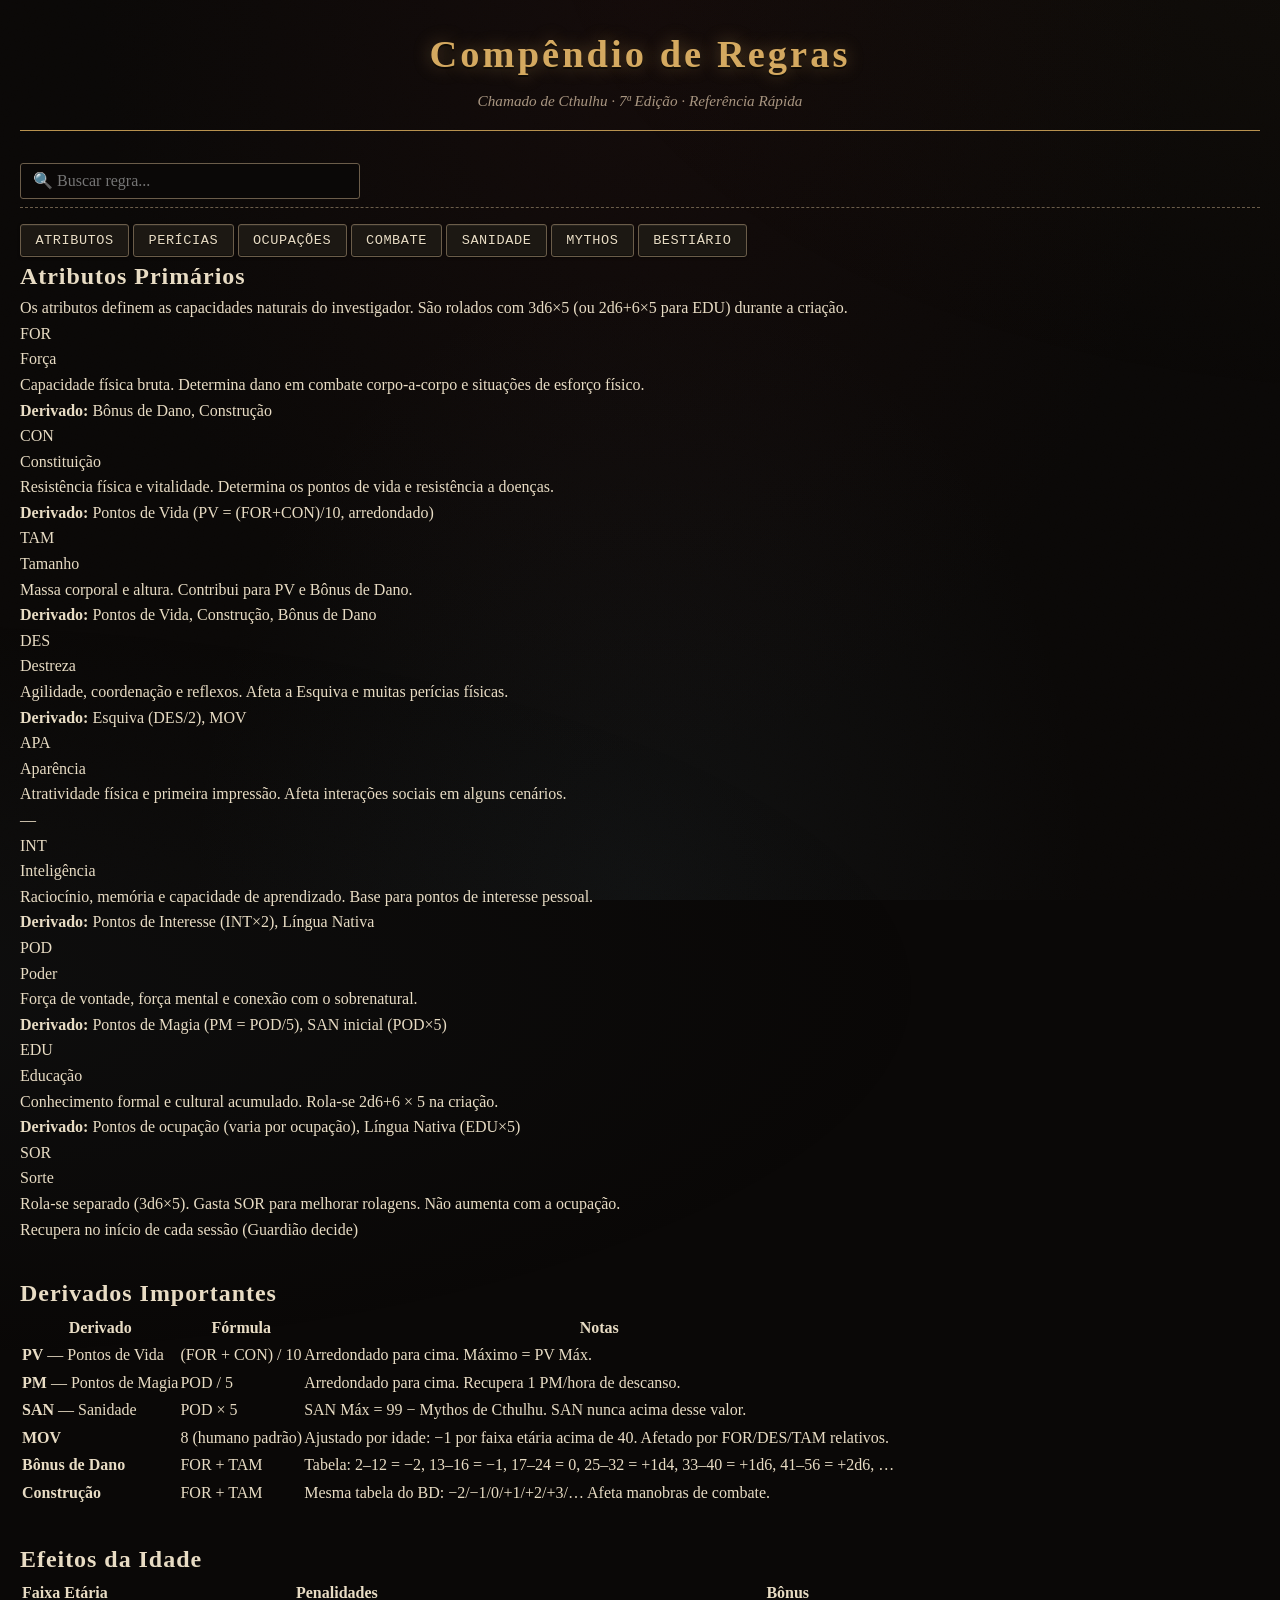
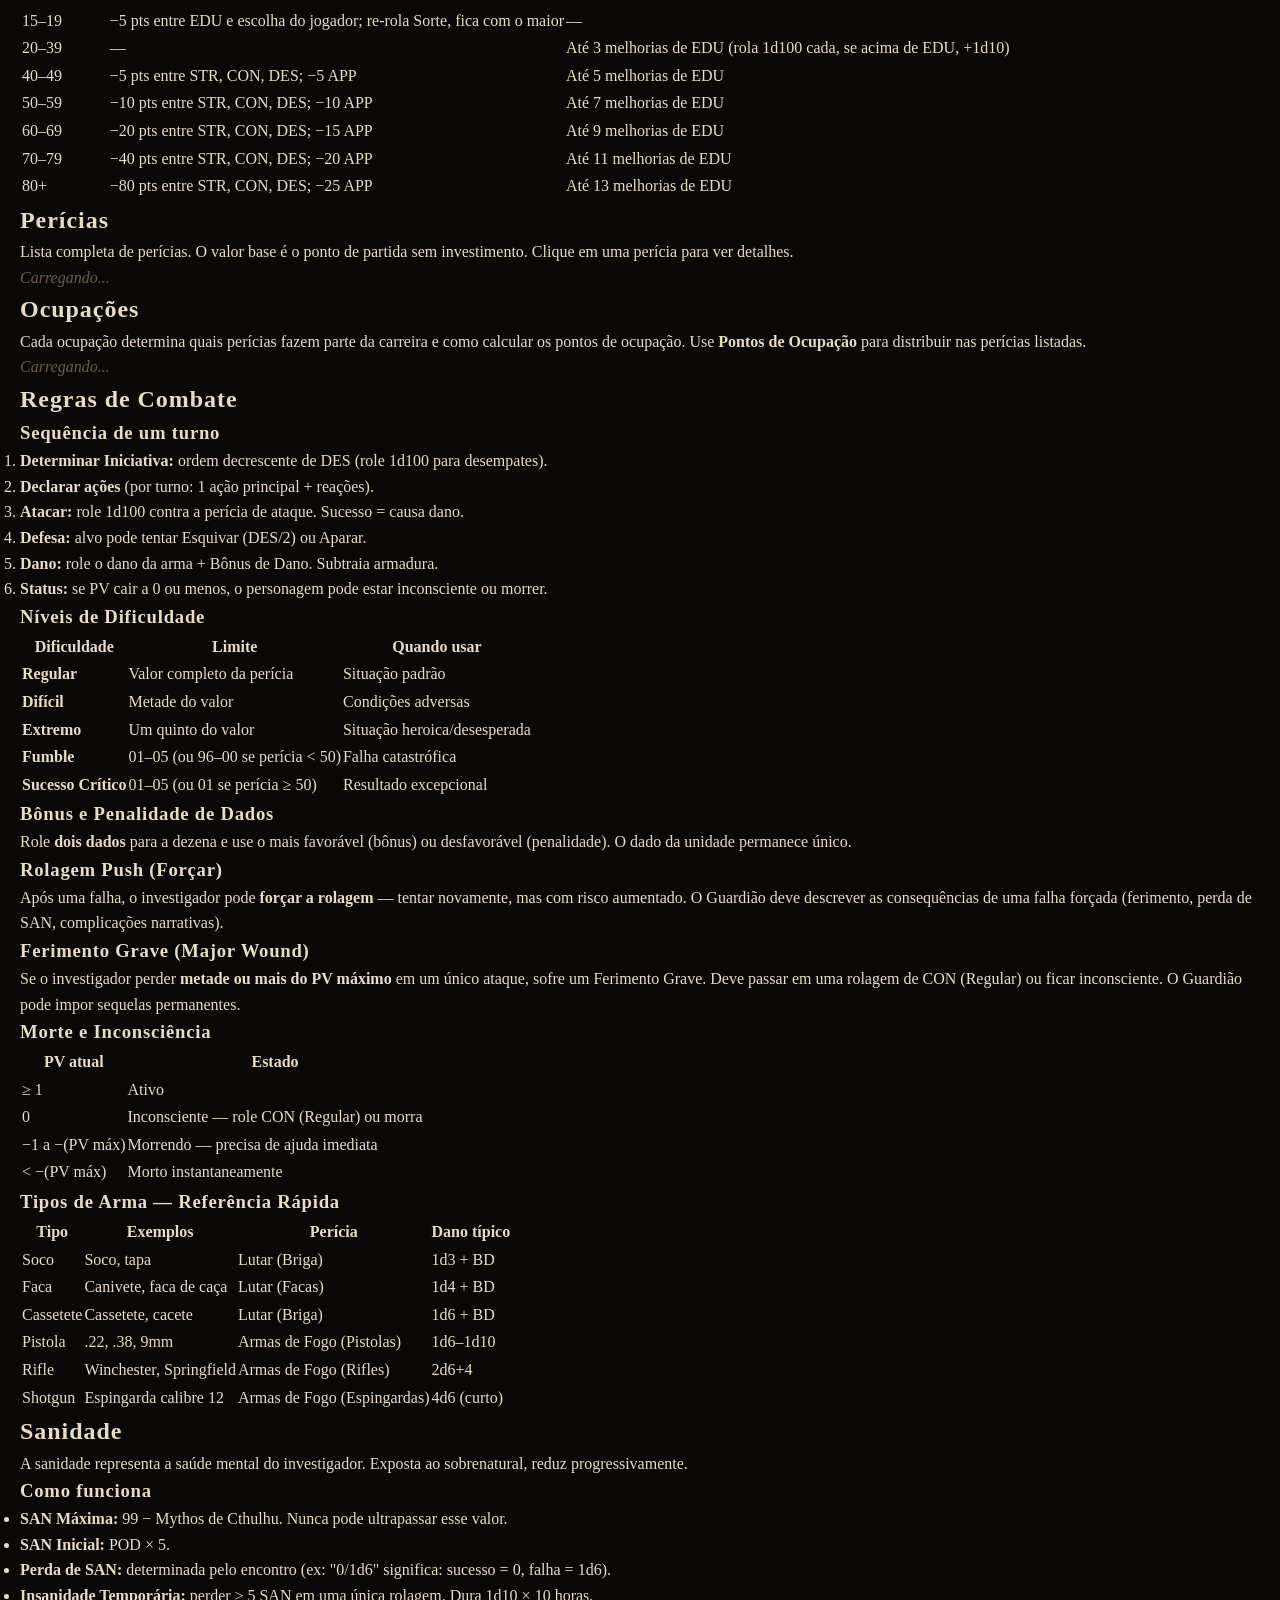
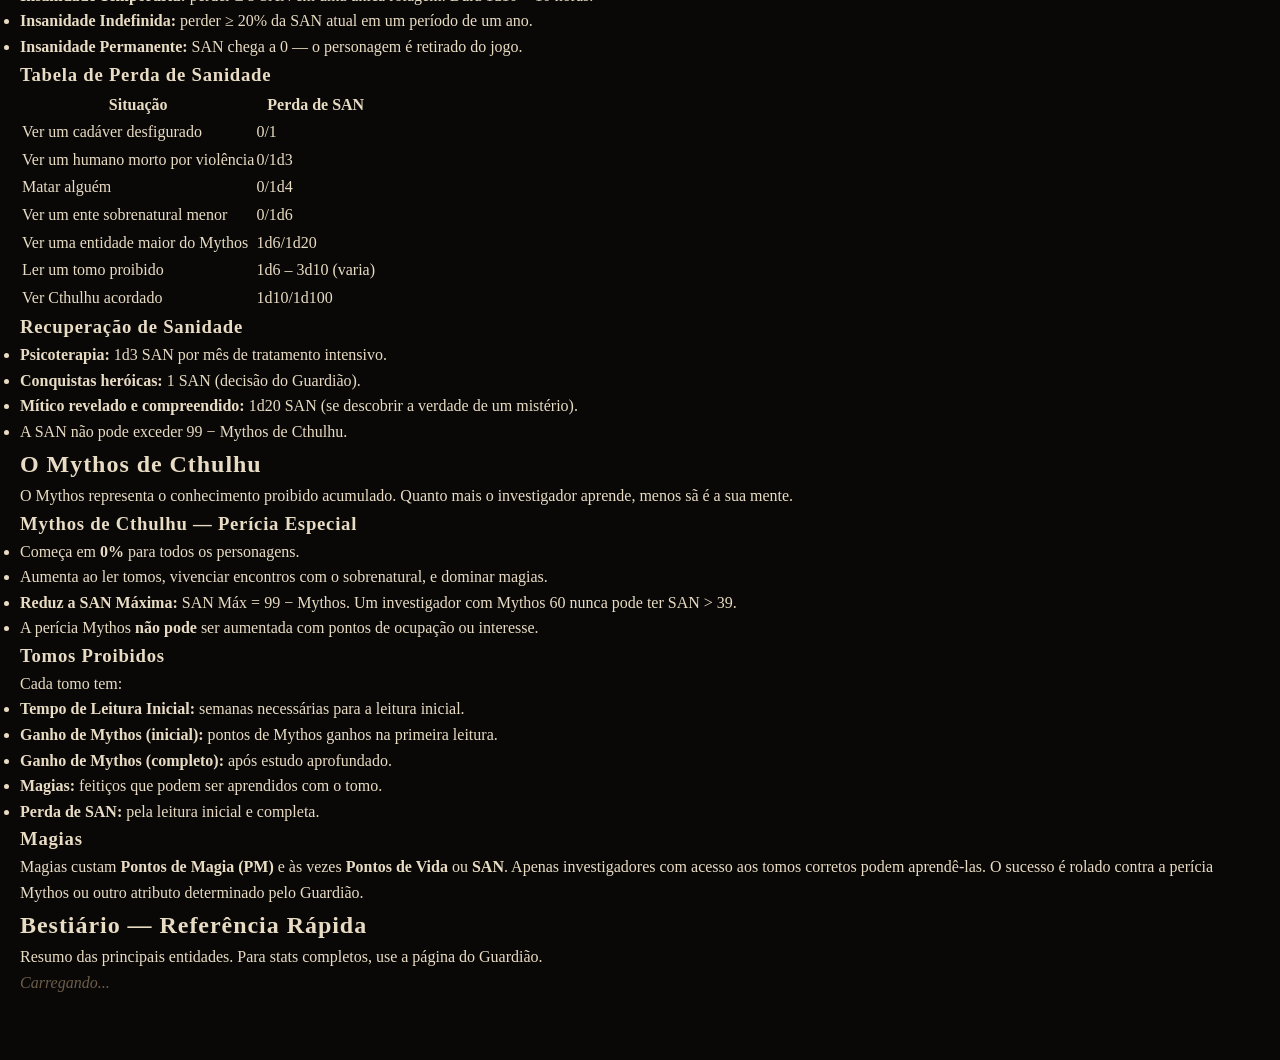
==== commit ab4be312: "fix: corrige visibilidade dos atributos no mobile e previne dark mode do SO Dois bugs corrigidos: 1." ====
--- a/compendium.html
+++ b/compendium.html
@@ -10,6 +10,7 @@
   <link rel="icon" href="data:image/svg+xml,%3Csvg xmlns='http://www.w3.org/2000/svg' viewBox='0 0 100 100'%3E%3Ctext y='.9em' font-size='90'%3E%F0%9F%93%9A%3C/text%3E%3C/svg%3E" />
   <link rel="manifest" href="manifest.json" />
   <meta name="theme-color" content="#1a1510" />
+  <meta name="color-scheme" content="dark" />
 </head>
 <body data-theme="arkham">
 <script>
--- a/css/theme.css
+++ b/css/theme.css
@@ -3,9 +3,11 @@
    theme.css — variáveis, tipografia, reset e componentes compartilhados
    ═══════════════════════════════════════════════════════════════════════════ */
 
-@import url('https://fonts.googleapis.com/css2?family=Cormorant+Garamond:wght@400;500;600;700&family=Crimson+Text:ital,wght@0,400;0,600;1,400&family=Spectral:ital,wght@0,400;0,500;0,600;1,400&family=JetBrains+Mono:wght@400;700&display=swap');
+@import url('https://fonts.googleapis.com/css2?family=IM+Fell+English+SC:wght@400&family=Cormorant+Garamond:wght@400;500;600;700&family=Crimson+Pro:ital,wght@0,400;0,600;1,400&family=Courier+Prime:wght@400;700&family=Special+Elite:wght@400&family=Caveat:wght@400;600&family=JetBrains+Mono:wght@400;700&display=swap');
 
 :root {
+  color-scheme: dark;
+
   /* === Cores base === */
   --bg-deep:        #0a0807;
   --bg-mid:         #15110d;
@@ -17,16 +19,28 @@
   --ink-dim:        #a89580;
   --ink-faded:      #6b5d4a;
 
+  /* === Parchment world (documento de jogo) === */
+  --parchment:      #E7DABA;
+  --parchment-dim:  #CDBC97;
+  --ink-doc:        #2B241A;
+  --ink-doc-faded:  #6B5F49;
+
   /* === Acentos === */
   --brass:          #b8924f;
   --brass-bright:   #d4a960;
   --brass-glow:     rgba(184, 146, 79, 0.45);
+  --candle:         #C28E2D;
+  --candle-bright:  #E3B65A;
   --burgundy:       #4a1c1c;
   --burgundy-hi:    #6b2a2a;
   --blood:          #8b1a1a;
+  --blood-deep:     #5E1310;
   --blood-glow:     rgba(139, 26, 26, 0.6);
+  --eldritch:       #4E7A5C;
+  --eldritch-glow:  #86AE8F;
   --mist:           #5a7a8a;
   --mist-glow:      rgba(90, 122, 138, 0.5);
+  --spectral:       #6E8585;
 
   /* === Resultado de testes === */
   --crit:           #d4a960;
@@ -41,12 +55,13 @@
   --warn:           #c8924f;
   --err:            #8b1a1a;
 
-  /* === Tipografia === */
-  /* §21 — tipografia: Cormorant para títulos (display atmosférico),
-     Spectral para corpo (serif literária otimizada p/ leitura em tela). */
-  --font-serif:     'Cormorant Garamond', 'Times New Roman', serif;
-  --font-body:      'Spectral', 'Crimson Text', Georgia, serif;
-  --font-mono:      'JetBrains Mono', 'Courier New', monospace;
+  /* === Tipografia (spec 1920s archive) === */
+  --font-display:   'IM Fell English SC', 'Times New Roman', serif;    /* títulos occult-only */
+  --font-serif:     'Cormorant Garamond', Georgia, serif;              /* headings H2–H4 */
+  --font-body:      'Crimson Pro', Georgia, serif;                     /* corpo principal */
+  --font-mono:      'Courier Prime', monospace;                        /* stats, data, inputs */
+  --font-typewriter: 'Special Elite', 'Courier New', monospace;        /* stamps, labels */
+  --font-marginalia: 'Caveat', 'Comic Sans', cursive;                  /* anotações, notas */
 
   /* === Escala tipográfica === */
   --text-xs:   0.72rem;   /* ~11.5px — mínimo legível (frações, tags) */
@@ -69,6 +84,22 @@
   /* === Gradiente de fundo do body (override por tema) === */
   --body-grad-top:    rgba(74, 28, 28, 0.15);
   --body-grad-bottom: rgba(90, 122, 138, 0.08);
+}
+
+/* ═══════════════════════════════════════════════════════════════════════════
+   PARCHMENT WORLD — Two-world strategy
+   ───────────────────────────────────────────────────────────────────────────
+   Dark archive room (--abyss/--charcoal): Keeper view, system UI, settings.
+   Paper documents (--parchment): Investigator sheet, character data, dossiers.
+   The separation IS the information hierarchy (who-sees-what in multiplayer).
+
+   Usage:
+   .investigator-section { background: var(--parchment); color: var(--ink-doc); }
+   .keeper-panel { background: var(--charcoal); color: var(--ink); }
+   ═══════════════════════════════════════════════════════════════════════════ */
+
+:root {
+  --charcoal:       #171310;  /* keeper behind-screen world */
 }
 
 /* ═══════════════════════════════════════════════════════════════════════════
@@ -492,6 +523,7 @@
   padding-bottom: 0.4rem;
 }
 
+/* Roll entry with stamp animation on new rolls */
 .roll-entry {
   padding: 0.5rem 0.6rem;
   margin-bottom: 0.4rem;
@@ -499,28 +531,102 @@
   border-left: 3px solid var(--ink-faded);
   border-radius: var(--radius);
   font-size: 0.85rem;
-}
-.roll-entry.crit    { border-left-color: var(--crit);    background: linear-gradient(90deg, rgba(212,169,96,0.15), var(--bg-card-hi)); }
-.roll-entry.extreme { border-left-color: var(--extreme); }
-.roll-entry.hard    { border-left-color: var(--hard); }
-.roll-entry.regular { border-left-color: var(--regular); }
-.roll-entry.fail    { border-left-color: var(--fail);    color: var(--ink-dim); }
-.roll-entry.fumble  { border-left-color: var(--fumble);  background: linear-gradient(90deg, rgba(58,10,10,0.4), var(--bg-card-hi)); }
-
-.roll-entry .skill { font-weight: 600; color: var(--ink); }
+  animation: roll-stamp-slam 150ms cubic-bezier(0.68, -0.55, 0.265, 1.55) forwards;
+}
+
+@keyframes roll-stamp-slam {
+  0% { transform: scale(0.85) rotate(-3deg); opacity: 0; }
+  100% { transform: scale(1) rotate(0deg); opacity: 1; }
+}
+/* Semantic stamp colors — each level labeled clearly */
+.roll-entry.crit {
+  border-left-color: var(--candle-bright);
+  background: linear-gradient(90deg, rgba(227, 182, 90, 0.12), var(--bg-card-hi));
+}
+.roll-entry.crit .level {
+  color: var(--bg-deep);
+  background: var(--candle-bright);
+  border-color: var(--candle-bright);
+}
+
+.roll-entry.extreme {
+  border-left-color: var(--eldritch);
+  background: linear-gradient(90deg, rgba(78, 122, 92, 0.12), var(--bg-card-hi));
+}
+.roll-entry.extreme .level {
+  color: var(--ink);
+  background: transparent;
+  border-color: var(--eldritch);
+  color: var(--eldritch);
+}
+
+.roll-entry.hard {
+  border-left-color: var(--hard);
+}
+.roll-entry.hard .level {
+  color: var(--ink);
+  background: transparent;
+  border-color: var(--hard);
+  color: var(--hard);
+}
+
+.roll-entry.regular {
+  border-left-color: var(--regular);
+}
+.roll-entry.regular .level {
+  color: var(--ink);
+  background: transparent;
+  border-color: var(--regular);
+  color: var(--regular);
+}
+
+.roll-entry.fail {
+  border-left-color: var(--fail);
+  color: var(--ink-dim);
+}
+.roll-entry.fail .level {
+  color: var(--fail);
+  background: transparent;
+  border-color: var(--fail);
+}
+
+.roll-entry.fumble {
+  border-left-color: var(--blood);
+  background: linear-gradient(90deg, rgba(139, 26, 26, 0.15), var(--bg-card-hi));
+}
+.roll-entry.fumble .level {
+  color: var(--bg-deep);
+  background: var(--blood);
+  border-color: var(--blood);
+}
+
+/* Roll result styling — semantic stamps with labels (never color-alone) */
+.roll-entry .skill {
+  font-weight: 600;
+  color: var(--ink);
+}
+
 .roll-entry .result {
   font-family: var(--font-mono);
-  font-size: 0.95rem;
+  font-size: 1rem;
   color: var(--brass-bright);
   display: inline-block;
   margin: 0 0.5rem;
-}
+  font-weight: 700;
+}
+
 .roll-entry .level {
-  font-family: var(--font-mono);
-  font-size: 0.7rem;
+  font-family: var(--font-typewriter);
+  font-size: 0.75rem;
   text-transform: uppercase;
-  letter-spacing: 0.1em;
-  color: var(--ink-dim);
+  letter-spacing: 0.12em;
+  color: var(--ink);
+  font-weight: 600;
+  padding: 0.15rem 0.35rem;
+  border: 1px solid;
+  border-radius: var(--radius);
+  display: inline-block;
+  margin-left: 0.3rem;
 }
 .roll-entry .ts {
   font-family: var(--font-mono);
@@ -674,6 +780,50 @@
   font-size: 0.95rem;
   position: relative;
   z-index: 1;
+}
+
+/* ═══════════════════════════════════════════════════════════════════════════
+   ARCHIVE TABS (navigator) — arquivo como pastas de Manila
+   ═══════════════════════════════════════════════════════════════════════════ */
+
+.tabs, .nav-tabs {
+  display: flex;
+  gap: 0.5rem;
+  margin-bottom: 1.25rem;
+  padding: 0;
+  list-style: none;
+  border-bottom: 1px dashed var(--ink-faded);
+  overflow-x: auto;
+  padding-bottom: 0.75rem;
+}
+
+.tab, .nav-tab, [role="tab"] {
+  font-family: var(--font-typewriter);
+  font-size: 0.85rem;
+  color: var(--ink-dim);
+  background: linear-gradient(180deg, var(--bg-card-hi), var(--bg-card));
+  border: 1px solid var(--ink-faded);
+  border-bottom: none;
+  border-radius: var(--radius) var(--radius) 0 0;
+  padding: 0.55rem 0.95rem;
+  cursor: pointer;
+  transition: all 0.2s;
+  position: relative;
+  white-space: nowrap;
+}
+
+.tab:hover, .nav-tab:hover, [role="tab"]:hover {
+  background: var(--bg-card-hi);
+  border-color: var(--brass);
+  color: var(--brass);
+  transform: translateY(-1px);
+}
+
+.tab.active, .nav-tab.active, [role="tab"][aria-selected="true"] {
+  background: var(--bg-deep);
+  border-color: var(--brass);
+  color: var(--brass-bright);
+  box-shadow: inset 0 2px 0 var(--brass);
 }
 
 /* ═══════════════════════════════════════════════════════════════════════════
@@ -927,38 +1077,64 @@
 /* ── Graduação de cor + tremor no conteúdo (.app), não no <body> ── */
 .app { transition: filter 1.2s ease-out; }
 
-/* ─────────────────── NÍVEIS ─────────────────── */
-
-/* Nível 1 — ~50%: leve escurecimento + vinheta sutil + respiração lenta */
-/* --b = base da respiração: a vinheta pulsa em torno dessa opacidade (ver @keyframes sfx-breathe) */
-body[data-sanity="1"] .app { filter: saturate(0.86) contrast(1.03); }
-body[data-sanity="1"] #sanity-fx .sfx-vignette { --b: 0.45; opacity: var(--b); animation: sfx-breathe 9s ease-in-out infinite; }
-
-/* Nível 2 — ~30%: blur periférico + aberração cromática + ruído + distorção leve */
-body[data-sanity="2"] .app { filter: saturate(0.7) contrast(1.06) brightness(0.97); }
-body[data-sanity="2"] #sanity-fx .sfx-vignette { --b: 0.70; opacity: var(--b); animation: sfx-breathe 7s ease-in-out infinite; }
-body[data-sanity="2"] #sanity-fx .sfx-grain { opacity: 0.5; animation: sfx-grain-shift 0.9s steps(3) infinite; }
-body[data-sanity="2"] #sanity-fx .sfx-chroma { opacity: 0.6; }
-body[data-sanity="2"] #sanity-fx .sfx-blur { backdrop-filter: blur(1.5px); -webkit-backdrop-filter: blur(1.5px); }
-body[data-sanity="2"] .app { animation: sfx-shake-soft 9s ease-in-out infinite; }
-
-/* Nível 3 — ~15%: shake agressivo + respiração + vinheta pesada + flicker ocasional */
-body[data-sanity="3"] .app { filter: saturate(0.55) contrast(1.1) brightness(0.93) hue-rotate(-6deg); }
-body[data-sanity="3"] #sanity-fx .sfx-vignette { --b: 0.90; opacity: var(--b); animation: sfx-breathe 5s ease-in-out infinite; }
-body[data-sanity="3"] #sanity-fx .sfx-grain { opacity: 0.7; animation: sfx-grain-shift 0.55s steps(3) infinite; }
-body[data-sanity="3"] #sanity-fx .sfx-chroma { opacity: 0.85; animation: sfx-chroma-pulse 4s ease-in-out infinite; }
-body[data-sanity="3"] #sanity-fx .sfx-blur { backdrop-filter: blur(3px); -webkit-backdrop-filter: blur(3px); }
-body[data-sanity="3"] #sanity-fx .sfx-flicker { opacity: 0.6; animation: sfx-flicker 6.3s steps(1) infinite; }
-body[data-sanity="3"] .app { animation: sfx-shake 3.7s ease-in-out infinite; }
-
-/* Nível 4 — ~5%: colapso visual, animações instáveis, lampejos imprevisíveis */
-body[data-sanity="4"] .app { filter: saturate(0.4) contrast(1.18) brightness(0.9) hue-rotate(-10deg); }
-body[data-sanity="4"] #sanity-fx .sfx-vignette { --b: 1; opacity: var(--b); animation: sfx-breathe-erratic 3.3s ease-in-out infinite; }
-body[data-sanity="4"] #sanity-fx .sfx-grain { opacity: 0.92; animation: sfx-grain-shift 0.32s steps(2) infinite; }
-body[data-sanity="4"] #sanity-fx .sfx-chroma { opacity: 1; animation: sfx-chroma-pulse 2.1s ease-in-out infinite; }
-body[data-sanity="4"] #sanity-fx .sfx-blur { backdrop-filter: blur(4.5px); -webkit-backdrop-filter: blur(4.5px); }
-body[data-sanity="4"] #sanity-fx .sfx-flicker { opacity: 0.85; animation: sfx-flicker-erratic 4.9s steps(1) infinite; }
-body[data-sanity="4"] .app { animation: sfx-shake-hard 2.9s ease-in-out infinite; }
+/* ─────────────────── NÍVEIS (valores de data-sanity) ─────────────────── */
+/* Backward compat: code still uses 0-4; CSS rules support both numeric and named */
+
+/* Nível 0 (lucid) — ≥80%: sem efeitos (baseline) */
+body[data-sanity="0"],
+body[data-sanity="lucid"] { /* sem regras — é o padrão */ }
+
+/* Nível 1 (uneasy) — 60-79%: leve escurecimento + vinheta sutil + respiração lenta */
+body[data-sanity="1"],
+body[data-sanity="uneasy"] .app { filter: saturate(0.86) contrast(1.03); }
+body[data-sanity="1"] #sanity-fx .sfx-vignette,
+body[data-sanity="uneasy"] #sanity-fx .sfx-vignette { --b: 0.45; opacity: var(--b); animation: sfx-breathe 9s ease-in-out infinite; }
+
+/* Nível 2 (shaken) — 40-59%: blur periférico + aberração cromática + ruído + distorção leve */
+body[data-sanity="2"],
+body[data-sanity="shaken"] .app { filter: saturate(0.7) contrast(1.06) brightness(0.97); }
+body[data-sanity="2"] #sanity-fx .sfx-vignette,
+body[data-sanity="shaken"] #sanity-fx .sfx-vignette { --b: 0.70; opacity: var(--b); animation: sfx-breathe 7s ease-in-out infinite; }
+body[data-sanity="2"] #sanity-fx .sfx-grain,
+body[data-sanity="shaken"] #sanity-fx .sfx-grain { opacity: 0.5; animation: sfx-grain-shift 0.9s steps(3) infinite; }
+body[data-sanity="2"] #sanity-fx .sfx-chroma,
+body[data-sanity="shaken"] #sanity-fx .sfx-chroma { opacity: 0.6; }
+body[data-sanity="2"] #sanity-fx .sfx-blur,
+body[data-sanity="shaken"] #sanity-fx .sfx-blur { backdrop-filter: blur(1.5px); -webkit-backdrop-filter: blur(1.5px); }
+body[data-sanity="2"] .app,
+body[data-sanity="shaken"] .app { animation: sfx-shake-soft 9s ease-in-out infinite; }
+
+/* Nível 3 (fraying) — 20-39%: shake agressivo + respiração + vinheta pesada + flicker */
+body[data-sanity="3"],
+body[data-sanity="fraying"] .app { filter: saturate(0.55) contrast(1.1) brightness(0.93) hue-rotate(-6deg); }
+body[data-sanity="3"] #sanity-fx .sfx-vignette,
+body[data-sanity="fraying"] #sanity-fx .sfx-vignette { --b: 0.90; opacity: var(--b); animation: sfx-breathe 5s ease-in-out infinite; }
+body[data-sanity="3"] #sanity-fx .sfx-grain,
+body[data-sanity="fraying"] #sanity-fx .sfx-grain { opacity: 0.7; animation: sfx-grain-shift 0.55s steps(3) infinite; }
+body[data-sanity="3"] #sanity-fx .sfx-chroma,
+body[data-sanity="fraying"] #sanity-fx .sfx-chroma { opacity: 0.85; animation: sfx-chroma-pulse 4s ease-in-out infinite; }
+body[data-sanity="3"] #sanity-fx .sfx-blur,
+body[data-sanity="fraying"] #sanity-fx .sfx-blur { backdrop-filter: blur(3px); -webkit-backdrop-filter: blur(3px); }
+body[data-sanity="3"] #sanity-fx .sfx-flicker,
+body[data-sanity="fraying"] #sanity-fx .sfx-flicker { opacity: 0.6; animation: sfx-flicker 6.3s steps(1) infinite; }
+body[data-sanity="3"] .app,
+body[data-sanity="fraying"] .app { animation: sfx-shake 3.7s ease-in-out infinite; }
+
+/* Nível 4 (breaking) — <20%: colapso visual, animações instáveis, lampejos imprevisíveis */
+body[data-sanity="4"],
+body[data-sanity="breaking"] .app { filter: saturate(0.4) contrast(1.18) brightness(0.9) hue-rotate(-10deg); }
+body[data-sanity="4"] #sanity-fx .sfx-vignette,
+body[data-sanity="breaking"] #sanity-fx .sfx-vignette { --b: 1; opacity: var(--b); animation: sfx-breathe-erratic 3.3s ease-in-out infinite; }
+body[data-sanity="4"] #sanity-fx .sfx-grain,
+body[data-sanity="breaking"] #sanity-fx .sfx-grain { opacity: 0.92; animation: sfx-grain-shift 0.32s steps(2) infinite; }
+body[data-sanity="4"] #sanity-fx .sfx-chroma,
+body[data-sanity="breaking"] #sanity-fx .sfx-chroma { opacity: 1; animation: sfx-chroma-pulse 2.1s ease-in-out infinite; }
+body[data-sanity="4"] #sanity-fx .sfx-blur,
+body[data-sanity="breaking"] #sanity-fx .sfx-blur { backdrop-filter: blur(4.5px); -webkit-backdrop-filter: blur(4.5px); }
+body[data-sanity="4"] #sanity-fx .sfx-flicker,
+body[data-sanity="breaking"] #sanity-fx .sfx-flicker { opacity: 0.85; animation: sfx-flicker-erratic 4.9s steps(1) infinite; }
+body[data-sanity="4"] .app,
+body[data-sanity="breaking"] .app { animation: sfx-shake-hard 2.9s ease-in-out infinite; }
 
 /* ─────────────────── KEYFRAMES (transform/opacity = GPU) ─────────────────── */
 @keyframes sfx-breathe {
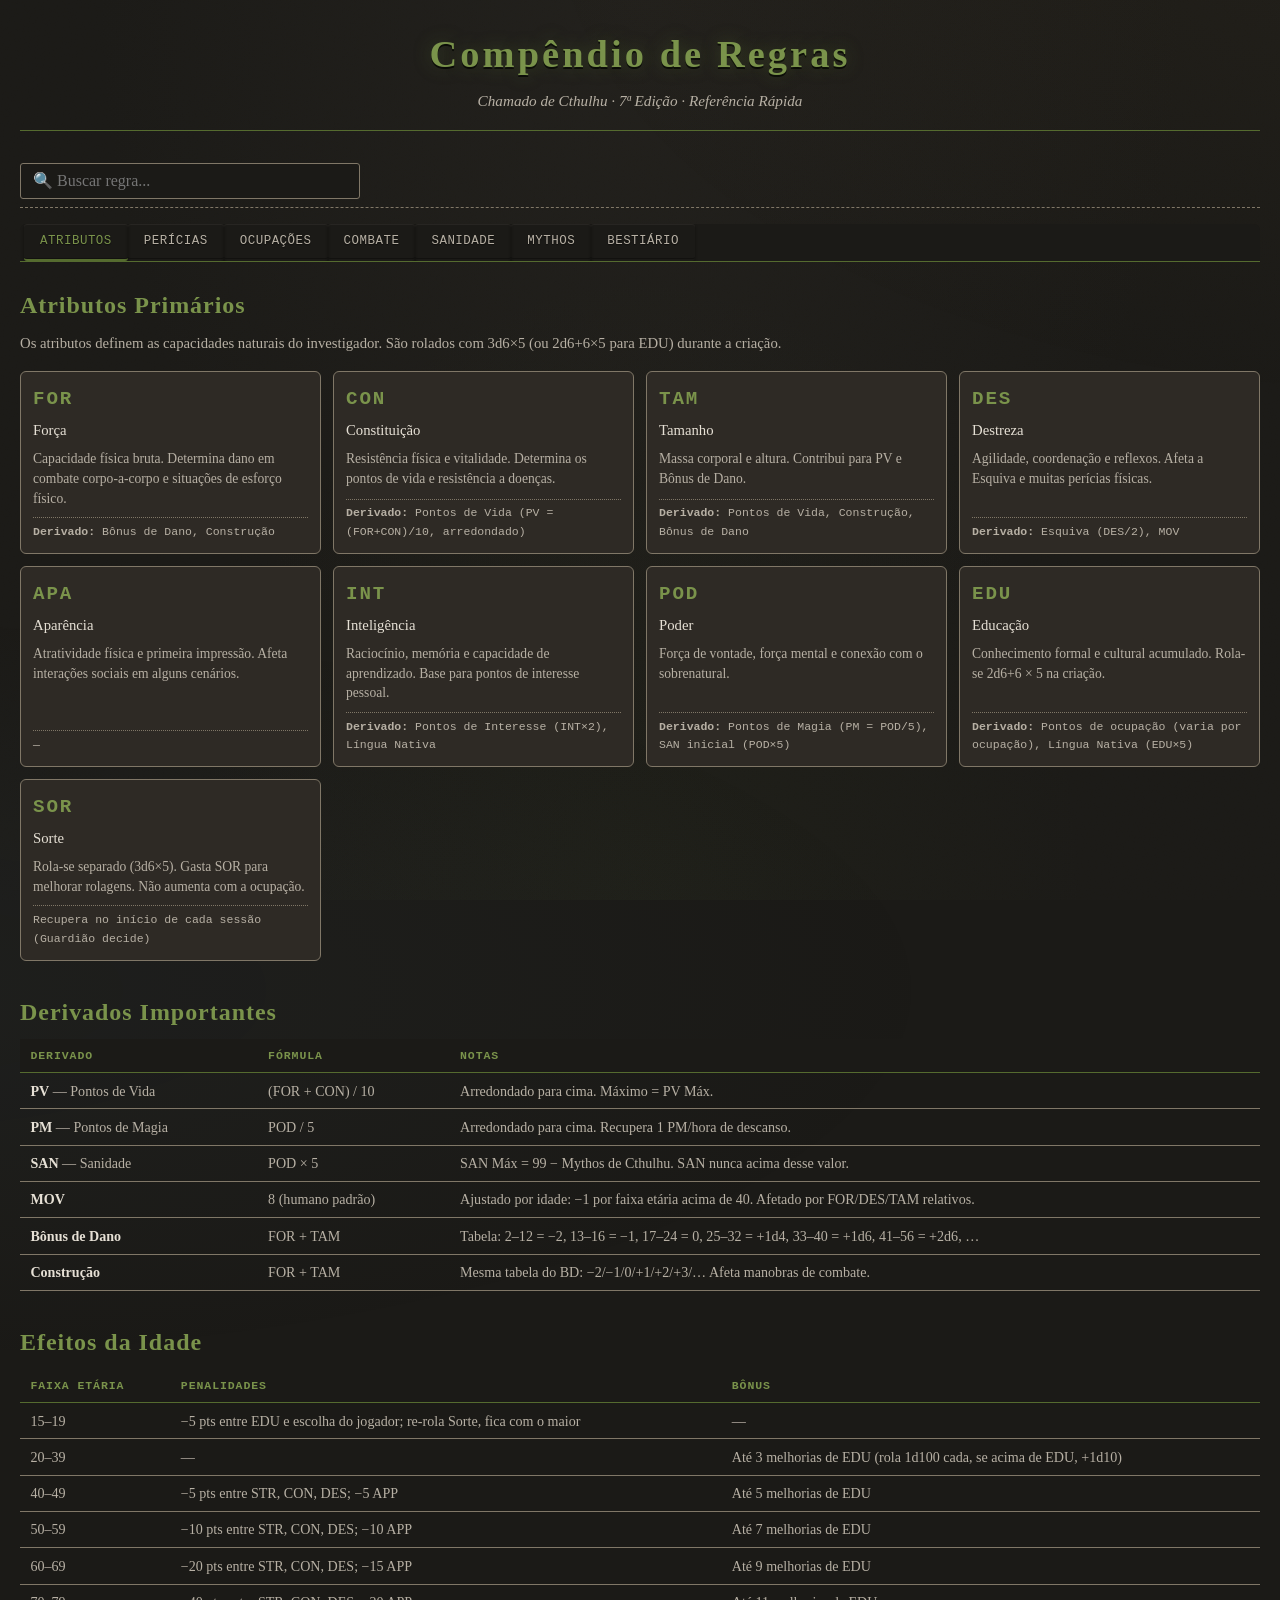
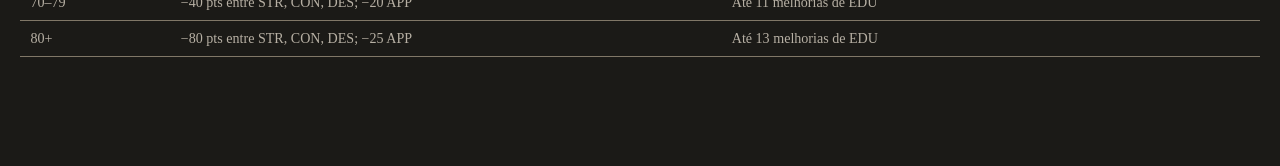
==== commit 05c4b4bd: "fix: CSP liberava só 'self' p/ estilos/fontes — Google Fonts nunca carregava style-src agora permite" ====
--- a/compendium.html
+++ b/compendium.html
@@ -3,7 +3,7 @@
 <head>
   <meta charset="UTF-8" />
   <meta name="viewport" content="width=device-width, initial-scale=1" />
-  <meta http-equiv="Content-Security-Policy" content="default-src 'self'; script-src 'self' 'unsafe-inline' https://cdn.jsdelivr.net; style-src 'self' 'unsafe-inline'; img-src 'self' blob: data:; media-src 'self' blob:; object-src 'none'; frame-ancestors 'none';" />
+  <meta http-equiv="Content-Security-Policy" content="default-src 'self'; script-src 'self' 'unsafe-inline' https://cdn.jsdelivr.net; style-src 'self' 'unsafe-inline' https://fonts.googleapis.com; font-src 'self' https://fonts.gstatic.com data:; connect-src 'self' https://*.supabase.co wss://*.supabase.co; img-src 'self' blob: data:; media-src 'self' blob:; object-src 'none'; frame-ancestors 'none';" />
   <title>Compêndio de Regras · Chamado de Cthulhu 7E · AIMalexi RPG</title>
   <link rel="stylesheet" href="css/theme.css" />
   <link rel="stylesheet" href="css/compendium.css" />
--- a/css/theme.css
+++ b/css/theme.css
@@ -3,34 +3,41 @@
    theme.css — variáveis, tipografia, reset e componentes compartilhados
    ═══════════════════════════════════════════════════════════════════════════ */
 
-@import url('https://fonts.googleapis.com/css2?family=IM+Fell+English+SC:wght@400&family=Cormorant+Garamond:wght@400;500;600;700&family=Crimson+Pro:ital,wght@0,400;0,600;1,400&family=Courier+Prime:wght@400;700&family=Special+Elite:wght@400&family=Caveat:wght@400;600&family=JetBrains+Mono:wght@400;700&display=swap');
+@import url('https://fonts.googleapis.com/css2?family=IM+Fell+English+SC:wght@400&family=Cormorant+Garamond:wght@400;500;600;700&family=Crimson+Pro:ital,wght@0,400;0,600;1,400&family=Courier+Prime:wght@400;700&family=Special+Elite:wght@400&family=Caveat:wght@400;600&family=JetBrains+Mono:wght@400;700&family=Inter:wght@400;600&family=Atkinson+Hyperlegible:wght@400;700&family=Libre+Baskerville:wght@400;700&family=Cinzel:wght@400;600&display=swap');
 
 :root {
   color-scheme: dark;
 
-  /* === Cores base === */
-  --bg-deep:        #0a0807;
-  --bg-mid:         #15110d;
-  --bg-card:        #1c1813;
-  --bg-card-hi:     #241e17;
-  --bg-overlay:     rgba(10, 8, 7, 0.92);
-
-  --ink:            #e8dcc4;
-  --ink-dim:        #a89580;
-  --ink-faded:      #6b5d4a;
-
-  /* === Parchment world (documento de jogo) === */
-  --parchment:      #E7DABA;
-  --parchment-dim:  #CDBC97;
-  --ink-doc:        #2B241A;
-  --ink-doc-faded:  #6B5F49;
+  /* === Cores base (Estrutura AIMalexi — arquivo antigo de investigador) ===
+     Neutros quentes dessaturados p/ leitura em sessões de 4-6h; o dourado
+     clássico anterior vive no tema "classico". */
+  --bg-deep:        #1B1A17;
+  --bg-mid:         #211F1B;
+  --bg-card:        #26231F;
+  --bg-card-hi:     #2E2A25;
+  --bg-overlay:     rgba(27, 26, 23, 0.92);
+
+  --ink:            #E6E0D5;
+  --ink-dim:        #B7B0A4;
+  --ink-faded:      #807767;   /* texto terciário (≥3:1 sobre cards); bordas puras da spec em --line */
+  --line:           #3D3831;   /* bordas da spec */
+
+  /* === Parchment world (documento de jogo) ===
+     Aliased ao tema: em temas escuros o "papel" é o card escuro (modelo
+     clássico da ficha); o bege real só existe no tema claro "arquivo".
+     Assim a sidebar/dossiês seguem o tema escolhido — inclusive o custom. */
+  --parchment:      var(--bg-card-hi);
+  --parchment-dim:  var(--ink-faded);
+  --ink-doc:        var(--ink);
+  --ink-doc-faded:  var(--ink-dim);
 
   /* === Acentos === */
-  --brass:          #b8924f;
-  --brass-bright:   #d4a960;
-  --brass-glow:     rgba(184, 146, 79, 0.45);
-  --candle:         #C28E2D;
-  --candle-bright:  #E3B65A;
+  --brass:          #556B2F;   /* ação (verde-oliva) */
+  --brass-bright:   #7A934B;
+  --brass-glow:     rgba(85, 107, 47, 0.45);
+  --on-accent:      #F2EFE7;   /* texto sobre a cor de ação (oliva pede claro) */
+  --candle:         #C69C4D;   /* alerta (dourado dessaturado) */
+  --candle-bright:  #D8B36A;
   --burgundy:       #4a1c1c;
   --burgundy-hi:    #6b2a2a;
   --blood:          #8b1a1a;
@@ -43,17 +50,20 @@
   --spectral:       #6E8585;
 
   /* === Resultado de testes === */
-  --crit:           #d4a960;
+  --crit:           #C69C4D;
   --extreme:        #c87a4f;
-  --hard:           #a89580;
+  --hard:           #B7B0A4;
   --regular:        #7a8590;
-  --fail:           #6b3232;
+  --fail:           #8A3B3B;
   --fumble:         #3a0a0a;
 
   /* === Validação === */
-  --ok:             #5a8a5a;
-  --warn:           #c8924f;
-  --err:            #8b1a1a;
+  --ok:             #4F7A4F;
+  --warn:           #C69C4D;
+  --err:            #8A3B3B;
+
+  /* === Sanidade (cor base da barra) === */
+  --san-tone:       #6A8F6A;
 
   /* === Tipografia (spec 1920s archive) === */
   --font-display:   'IM Fell English SC', 'Times New Roman', serif;    /* títulos occult-only */
@@ -81,9 +91,14 @@
   --accent:         var(--brass);
   --accent-glow:    var(--brass-glow);
 
+  /* === Tinta de destaque (números/títulos sobre cards) — temas claros invertem === */
+  --title-ink:      var(--candle-bright);   /* títulos de seção */
+  --num-ink:        #f5ecd8;                /* números neutros (PV/PM/SAN) */
+  --num-accent:     var(--candle-bright);   /* números dourados (atributos) */
+
   /* === Gradiente de fundo do body (override por tema) === */
-  --body-grad-top:    rgba(74, 28, 28, 0.15);
-  --body-grad-bottom: rgba(90, 122, 138, 0.08);
+  --body-grad-top:    rgba(61, 56, 49, 0.20);
+  --body-grad-bottom: rgba(85, 107, 47, 0.06);
 }
 
 /* ═══════════════════════════════════════════════════════════════════════════
@@ -196,7 +211,7 @@
 }
 .app-title-link:hover,
 .app-title-link:focus-visible {
-  color: var(--brass);
+  color: var(--brass-bright);
   text-shadow: 0 0 26px var(--brass-glow), 0 2px 0 rgba(0,0,0,0.8);
 }
 
@@ -237,8 +252,22 @@
   width: 48px; height: 32px; padding: 0; border: 1px solid var(--ink-faded);
   border-radius: var(--radius); background: none; cursor: pointer; vertical-align: middle;
 }
+/* Controles lado a lado na mesma linha (ex.: cor de destaque + ✕) */
+.settings-inline { display: flex; align-items: center; gap: 0.5rem; }
+.settings-row > button { align-self: flex-start; }
+/* Separador de seção dentro do modal de configurações */
+.settings-section-title {
+  font-family: var(--font-serif);
+  font-size: 1.05rem;
+  color: var(--title-ink, var(--brass-bright));
+  border-bottom: 1px solid var(--line);
+  padding-bottom: 0.25rem;
+  margin-top: 0.5rem;
+}
 
 /* Densidade compacta — reduz paddings/gaps globais */
+body.density-normal  { --gap-lg: 1.1rem; }
+body.density-normal .section { padding: 0.9rem 1rem; }
 body.density-compact { --gap-lg: 0.75rem; }
 body.density-compact .section { padding: 0.6rem 0.75rem; }
 body.density-compact .derived-card,
@@ -348,15 +377,15 @@
 }
 
 .btn-primary {
-  background: linear-gradient(180deg, var(--brass) 0%, #8c6e3a 100%);
+  background: linear-gradient(180deg, var(--brass-bright) 0%, var(--brass) 100%);
   border-color: var(--brass-bright);
-  color: var(--bg-deep);
+  color: var(--on-accent, var(--bg-deep));
   font-weight: 700;
   box-shadow: 0 2px 12px var(--brass-glow);
 }
 .btn-primary:hover {
-  background: linear-gradient(180deg, var(--brass-bright) 0%, var(--brass) 100%);
-  color: var(--bg-deep);
+  background: linear-gradient(180deg, var(--brass-bright) 0%, var(--brass-bright) 100%);
+  color: var(--on-accent, var(--bg-deep));
 }
 
 .btn-danger {
@@ -385,9 +414,9 @@
 
 /* Botão de Export JSON com destaque permanente */
 .btn-export {
-  background: linear-gradient(180deg, var(--brass) 0%, #8c6e3a 100%);
+  background: linear-gradient(180deg, var(--brass-bright) 0%, var(--brass) 100%);
   border-color: var(--brass-bright);
-  color: var(--bg-deep);
+  color: var(--on-accent, var(--bg-deep));
   font-weight: 700;
   position: relative;
 }
@@ -448,7 +477,7 @@
   display: inline-block;
   font-family: var(--font-mono);
   font-size: 0.7rem;
-  color: var(--brass);
+  color: var(--brass-bright);
   letter-spacing: 0.1em;
   text-transform: uppercase;
   padding: 0.15rem 0.5rem;
@@ -491,6 +520,20 @@
   text-align: center;
 }
 
+/* Checkbox/radio: o reset global de input (width:100% + padding) os deformava,
+   desalinhando a caixinha do texto do label. */
+input[type="checkbox"],
+input[type="radio"] {
+  width: 1rem;
+  height: 1rem;
+  padding: 0;
+  margin: 0;
+  flex: 0 0 auto;
+  accent-color: var(--accent, var(--brass));
+  vertical-align: middle;
+  cursor: pointer;
+}
+
 label {
   font-family: var(--font-mono);
   font-size: 0.75rem;
@@ -595,7 +638,7 @@
   background: linear-gradient(90deg, rgba(139, 26, 26, 0.15), var(--bg-card-hi));
 }
 .roll-entry.fumble .level {
-  color: var(--bg-deep);
+  color: var(--ink);
   background: var(--blood);
   border-color: var(--blood);
 }
@@ -655,7 +698,7 @@
   font-size: 0.68em;
   text-transform: uppercase;
   letter-spacing: 0.04em;
-  color: var(--brass);
+  color: var(--brass-bright);
   border: 1px solid var(--brass);
   border-radius: 0.4rem;
   padding: 0 0.3rem;
@@ -815,7 +858,7 @@
 .tab:hover, .nav-tab:hover, [role="tab"]:hover {
   background: var(--bg-card-hi);
   border-color: var(--brass);
-  color: var(--brass);
+  color: var(--brass-bright);
   transform: translateY(-1px);
 }
 
@@ -936,6 +979,233 @@
   --body-grad-bottom: rgba(20, 8, 60, 0.12);
 }
 
+/* ── Clássico · O dourado original do AIMalexi (pré-Estrutura) ──
+   A paleta âmbar/brass que era o :root antes da Estrutura AIMalexi
+   virar padrão. "dossie" agora resolve para o próprio :root. */
+body[data-theme="classico"] {
+  --bg-deep:          #0a0807;
+  --bg-mid:           #15110d;
+  --bg-card:          #1c1813;
+  --bg-card-hi:       #241e17;
+  --bg-overlay:       rgba(10, 8, 7, 0.92);
+  --ink:              #e8dcc4;
+  --ink-dim:          #a89580;
+  --ink-faded:        #6b5d4a;
+  --line:             #3a342a;
+  --brass:            #b8924f;
+  --brass-bright:     #d4a960;
+  --brass-glow:       rgba(184, 146, 79, 0.45);
+  --on-accent:        #0a0807;   /* dourado luminoso pede texto escuro */
+  --candle:           #C28E2D;
+  --candle-bright:    #E3B65A;
+  --crit:             #d4a960;
+  --hard:             #a89580;
+  --fail:             #6b3232;
+  --ok:               #5a8a5a;
+  --warn:             #c8924f;
+  --err:              #8b1a1a;
+  --accent:           var(--brass);
+  --accent-glow:      var(--brass-glow);
+  --body-grad-top:    rgba(74, 28, 28, 0.15);
+  --body-grad-bottom: rgba(90, 122, 138, 0.08);
+}
+
+/* ── Lovecraft · Clássica Lovecraftiana · Biblioteca antiga ── */
+body[data-theme="lovecraft"] {
+  --bg-deep:          #1C1A17;
+  --bg-mid:           #232019;
+  --bg-card:          #2A2723;
+  --bg-card-hi:       #33302A;
+  --bg-overlay:       rgba(28, 26, 23, 0.92);
+  --ink:              #E8E1D4;
+  --ink-dim:          #B8B0A4;
+  --ink-faded:        #4d463c;
+  --brass:            #8B6F47;
+  --brass-bright:     #b09467;
+  --brass-glow:       rgba(139, 111, 71, 0.45);
+  --ok:               #556B2F;
+  --num-accent:       #b09467;
+  --title-ink:        #b09467;
+  --accent:           var(--brass);
+  --accent-glow:      var(--brass-glow);
+  --body-grad-top:    rgba(85, 107, 47, 0.10);
+  --body-grad-bottom: rgba(139, 111, 71, 0.08);
+}
+
+/* ── Cosmic · Horror Cósmico · Verde eldritch + turquesa sombrio ── */
+body[data-theme="cosmic"] {
+  --bg-deep:          #111315;
+  --bg-mid:           #16191c;
+  --bg-card:          #1B1F22;
+  --bg-card-hi:       #23282c;
+  --bg-overlay:       rgba(17, 19, 21, 0.92);
+  --ink:              #E6E6E6;
+  --ink-dim:          #9FA8A3;
+  --ink-faded:        #3a4540;
+  --brass:            #3F6B5A;
+  --brass-bright:     #5D8B84;
+  --brass-glow:       rgba(63, 107, 90, 0.45);
+  --eldritch:         #3F6B5A;
+  --eldritch-glow:    #5D8B84;
+  --num-accent:       #7fb0a8;
+  --title-ink:        #7fb0a8;
+  --accent:           var(--brass);
+  --accent-glow:      var(--brass-glow);
+  --body-grad-top:    rgba(63, 107, 90, 0.14);
+  --body-grad-bottom: rgba(93, 139, 132, 0.08);
+}
+
+/* ── Arquivo · Documento Investigativo · TEMA CLARO ──
+   Dossiê policial em papel: leitura prolongada (sessões de 4-6h). */
+body[data-theme="arquivo"] {
+  color-scheme: light;
+  --bg-deep:          #F4EFD8;
+  --bg-mid:           #EEE7CC;
+  --bg-card:          #E8DFC3;
+  --bg-card-hi:       #DFD4B2;
+  --bg-overlay:       rgba(244, 239, 216, 0.94);
+  --ink:              #2A2522;
+  --ink-dim:          #5C5044;
+  --ink-faded:        #80735a;
+  --spend-ink:        #7A2E2E;
+  --brass:            #5C4033;
+  --brass-bright:     #7A5642;
+  --brass-glow:       rgba(92, 64, 51, 0.35);
+  --blood:            #7A2E2E;
+  --err:              #7A2E2E;
+  --crit:             #7A5642;
+  --hard:             #6b5d4e;
+  --extreme:          #95543a;
+  --regular:          #5d6570;
+  --title-ink:        #5C4033;
+  --num-ink:          #2A2522;
+  --num-accent:       #5C4033;
+  /* papel verdadeiro: no tema claro o dossiê é bege de arquivo */
+  --parchment:        #E7DABA;
+  --parchment-dim:    #CDBC97;
+  --ink-doc:          #2B241A;
+  --ink-doc-faded:    #6B5F49;
+  --accent:           var(--brass);
+  --accent-glow:      var(--brass-glow);
+  --body-grad-top:    rgba(92, 64, 51, 0.06);
+  --body-grad-bottom: rgba(122, 46, 46, 0.04);
+}
+
+/* ── Noir · Filme policial · Preto e branco ──
+   Quase monocromático: o único vermelho que sobra é o sangue. */
+body[data-theme="noir"] {
+  --bg-deep:          #0d0d0d;
+  --bg-mid:           #141414;
+  --bg-card:          #1a1a1a;
+  --bg-card-hi:       #232323;
+  --bg-overlay:       rgba(13, 13, 13, 0.92);
+  --ink:              #e8e8e8;
+  --ink-dim:          #a8a8a8;
+  --ink-faded:        #555555;
+  --line:             #383838;
+  --brass:            #9a9a9a;
+  --brass-bright:     #c4c4c4;
+  --brass-glow:       rgba(154, 154, 154, 0.35);
+  --on-accent:        #0d0d0d;
+  --candle:           #b8b8b8;
+  --candle-bright:    #d8d8d8;
+  --crit:             #d8d8d8;
+  --extreme:          #b8b8b8;
+  --hard:             #a8a8a8;
+  --regular:          #888888;
+  --fail:             #6e3a3a;
+  --ok:               #8a8a8a;
+  --warn:             #b8b8b8;
+  --err:              #8A3B3B;
+  --san-tone:         #9a9a9a;
+  --title-ink:        #d8d8d8;
+  --num-ink:          #f0f0f0;
+  --num-accent:       #d8d8d8;
+  --accent:           var(--brass);
+  --accent-glow:      var(--brass-glow);
+  --body-grad-top:    rgba(60, 60, 60, 0.18);
+  --body-grad-bottom: rgba(30, 30, 30, 0.10);
+}
+
+/* ── Hospital Psiquiátrico · TEMA CLARO · Branco-gelo + verde hospitalar ── */
+body[data-theme="hospital"] {
+  color-scheme: light;
+  --bg-deep:          #F2F5F1;
+  --bg-mid:           #EAEFE8;
+  --bg-card:          #E2E9E0;
+  --bg-card-hi:       #D6E0D3;
+  --bg-overlay:       rgba(242, 245, 241, 0.94);
+  --ink:              #25302A;
+  --ink-dim:          #4E5F55;
+  --ink-faded:        #7E8F84;
+  --line:             #BECABF;
+  --brass:            #3F6E58;
+  --brass-bright:     #54866E;
+  --brass-glow:       rgba(63, 110, 88, 0.30);
+  --blood:            #8C3030;
+  --err:              #8C3030;
+  --fail:             #8C3030;
+  --crit:             #2F5D47;
+  --extreme:          #6e5a32;
+  --hard:             #4E5F55;
+  --regular:          #5d6570;
+  --ok:               #3F6E58;
+  --warn:             #9a7a30;
+  --title-ink:        #3F6E58;
+  --num-ink:          #25302A;
+  --num-accent:       #2F5D47;
+  --parchment:        #E9EFE7;
+  --parchment-dim:    #C2CFC3;
+  --ink-doc:          #25302A;
+  --ink-doc-faded:    #5E6F65;
+  --accent:           var(--brass);
+  --accent-glow:      var(--brass-glow);
+  --body-grad-top:    rgba(63, 110, 88, 0.05);
+  --body-grad-bottom: rgba(63, 110, 88, 0.03);
+}
+
+/* ── Agência Federal · Dossiê confidencial · Cinza + azul-aço ── */
+body[data-theme="agencia"] {
+  --bg-deep:          #101418;
+  --bg-mid:           #161B21;
+  --bg-card:          #1A2026;
+  --bg-card-hi:       #232B33;
+  --bg-overlay:       rgba(16, 20, 24, 0.92);
+  --ink:              #D6DCE2;
+  --ink-dim:          #94A0AC;
+  --ink-faded:        #4E5A66;
+  --line:             #303A44;
+  --brass:            #4A6B8A;
+  --brass-bright:     #6E92B2;
+  --brass-glow:       rgba(74, 107, 138, 0.40);
+  --candle:           #A8915C;
+  --candle-bright:    #C4AE78;
+  --san-tone:         #6A8294;
+  --title-ink:        #8FA8BE;
+  --num-accent:       #8FA8BE;
+  --accent:           var(--brass);
+  --accent-glow:      var(--brass-glow);
+  --body-grad-top:    rgba(40, 60, 84, 0.18);
+  --body-grad-bottom: rgba(20, 34, 48, 0.10);
+}
+
+/* ═══════════════════════════════════════════════════════════════════════════
+   SANIDADE EM COLAPSO — cor da barra de SAN acompanha o estado mental
+   (body[data-sanity] já é mantido por js/shared/sanity-fx.js)
+   ═══════════════════════════════════════════════════════════════════════════ */
+
+:root {
+  --san-state-ok:     #8F9E7A;   /* sanidade normal   (verde-sálvia) */
+  --san-state-low:    #C28E3B;   /* instável          (âmbar)        */
+  --san-state-crit:   #8C3030;   /* crítica           (vermelho)     */
+  --san-state-insane: #7B5EA7;   /* insano            (roxo)         */
+}
+body[data-sanity="lucid"]    .svital-san .svital-fill { background-color: var(--san-state-ok); }
+body[data-sanity="uneasy"]   .svital-san .svital-fill { background-color: var(--san-state-ok); }
+body[data-sanity="shaken"]   .svital-san .svital-fill { background-color: var(--san-state-low); }
+body[data-sanity="fraying"]  .svital-san .svital-fill { background-color: var(--san-state-crit); }
+body[data-sanity="breaking"] .svital-san .svital-fill { background-color: var(--san-state-insane); }
+
 /* ═══════════════════════════════════════════════════════════════════════════
    PRINT (PDF export via window.print)
    ═══════════════════════════════════════════════════════════════════════════ */
@@ -1012,9 +1282,11 @@
    PRINCÍPIOS DE ENGENHARIA:
    - Legibilidade preservada: o blur/distorção vivem num OVERLAY (#sanity-fx,
      irmão de .app) mascarado para a PERIFERIA — o centro de leitura fica nítido.
-     A graduação de cor vai no .app (não no <body>, que quebraria position:fixed
-     de modais/toasts). Modais e toasts ficam ACIMA do overlay (z-index 100/200)
-     e portanto permanecem 100% legíveis.
+     A graduação de cor vai na camada .sfx-tone via backdrop-filter — NUNCA como
+     filter em .app/<body>, pois ambos contêm position:fixed (.mobile-tabs,
+     .toolbar-actions) e filter no ancestral quebra fixed (abas somem).
+     O tremor vai em .app-shell (sem descendentes fixed). Modais e toasts ficam
+     ACIMA do overlay (z-index 100/200) e portanto permanecem 100% legíveis.
    - GPU: animações usam apenas transform/opacity. backdrop-filter é restrito aos
      níveis altos e desligado em "reduced"/reduced-motion.
    - Sem reflow: todas as camadas são fixed/absolute, pointer-events:none.
@@ -1074,8 +1346,17 @@
   background: radial-gradient(ellipse 120% 120% at 50% 50%, rgba(0,0,0,0) 40%, rgba(20, 2, 2, 0.5) 100%);
 }
 
-/* ── Graduação de cor + tremor no conteúdo (.app), não no <body> ── */
-.app { transition: filter 1.2s ease-out; }
+/* Camada: graduação de cor (dessaturação/contraste) via backdrop-filter.
+   NUNCA aplicar filter/transform em .app ou <body>: ambos contêm elementos
+   position:fixed (.mobile-tabs, .toolbar-actions, .sheet-backdrop) e um filtro
+   no ancestral vira containing block — a barra de abas "some" da viewport. */
+#sanity-fx .sfx-tone {
+  opacity: 1;
+  transition: backdrop-filter 1.2s ease-out, -webkit-backdrop-filter 1.2s ease-out;
+}
+
+/* ── Tremor no miolo da ficha (.app-shell), que não contém position:fixed ── */
+.app-shell { transition: transform 1.2s ease-out; }
 
 /* ─────────────────── NÍVEIS (valores de data-sanity) ─────────────────── */
 /* Backward compat: code still uses 0-4; CSS rules support both numeric and named */
@@ -1085,14 +1366,14 @@
 body[data-sanity="lucid"] { /* sem regras — é o padrão */ }
 
 /* Nível 1 (uneasy) — 60-79%: leve escurecimento + vinheta sutil + respiração lenta */
-body[data-sanity="1"],
-body[data-sanity="uneasy"] .app { filter: saturate(0.86) contrast(1.03); }
+body[data-sanity="1"] #sanity-fx .sfx-tone,
+body[data-sanity="uneasy"] #sanity-fx .sfx-tone { backdrop-filter: saturate(0.86) contrast(1.03); -webkit-backdrop-filter: saturate(0.86) contrast(1.03); }
 body[data-sanity="1"] #sanity-fx .sfx-vignette,
 body[data-sanity="uneasy"] #sanity-fx .sfx-vignette { --b: 0.45; opacity: var(--b); animation: sfx-breathe 9s ease-in-out infinite; }
 
 /* Nível 2 (shaken) — 40-59%: blur periférico + aberração cromática + ruído + distorção leve */
-body[data-sanity="2"],
-body[data-sanity="shaken"] .app { filter: saturate(0.7) contrast(1.06) brightness(0.97); }
+body[data-sanity="2"] #sanity-fx .sfx-tone,
+body[data-sanity="shaken"] #sanity-fx .sfx-tone { backdrop-filter: saturate(0.7) contrast(1.06) brightness(0.97); -webkit-backdrop-filter: saturate(0.7) contrast(1.06) brightness(0.97); }
 body[data-sanity="2"] #sanity-fx .sfx-vignette,
 body[data-sanity="shaken"] #sanity-fx .sfx-vignette { --b: 0.70; opacity: var(--b); animation: sfx-breathe 7s ease-in-out infinite; }
 body[data-sanity="2"] #sanity-fx .sfx-grain,
@@ -1101,12 +1382,12 @@
 body[data-sanity="shaken"] #sanity-fx .sfx-chroma { opacity: 0.6; }
 body[data-sanity="2"] #sanity-fx .sfx-blur,
 body[data-sanity="shaken"] #sanity-fx .sfx-blur { backdrop-filter: blur(1.5px); -webkit-backdrop-filter: blur(1.5px); }
-body[data-sanity="2"] .app,
-body[data-sanity="shaken"] .app { animation: sfx-shake-soft 9s ease-in-out infinite; }
+body[data-sanity="2"] .app-shell,
+body[data-sanity="shaken"] .app-shell { animation: sfx-shake-soft 9s ease-in-out infinite; }
 
 /* Nível 3 (fraying) — 20-39%: shake agressivo + respiração + vinheta pesada + flicker */
-body[data-sanity="3"],
-body[data-sanity="fraying"] .app { filter: saturate(0.55) contrast(1.1) brightness(0.93) hue-rotate(-6deg); }
+body[data-sanity="3"] #sanity-fx .sfx-tone,
+body[data-sanity="fraying"] #sanity-fx .sfx-tone { backdrop-filter: saturate(0.55) contrast(1.1) brightness(0.93) hue-rotate(-6deg); -webkit-backdrop-filter: saturate(0.55) contrast(1.1) brightness(0.93) hue-rotate(-6deg); }
 body[data-sanity="3"] #sanity-fx .sfx-vignette,
 body[data-sanity="fraying"] #sanity-fx .sfx-vignette { --b: 0.90; opacity: var(--b); animation: sfx-breathe 5s ease-in-out infinite; }
 body[data-sanity="3"] #sanity-fx .sfx-grain,
@@ -1117,12 +1398,12 @@
 body[data-sanity="fraying"] #sanity-fx .sfx-blur { backdrop-filter: blur(3px); -webkit-backdrop-filter: blur(3px); }
 body[data-sanity="3"] #sanity-fx .sfx-flicker,
 body[data-sanity="fraying"] #sanity-fx .sfx-flicker { opacity: 0.6; animation: sfx-flicker 6.3s steps(1) infinite; }
-body[data-sanity="3"] .app,
-body[data-sanity="fraying"] .app { animation: sfx-shake 3.7s ease-in-out infinite; }
+body[data-sanity="3"] .app-shell,
+body[data-sanity="fraying"] .app-shell { animation: sfx-shake 3.7s ease-in-out infinite; }
 
 /* Nível 4 (breaking) — <20%: colapso visual, animações instáveis, lampejos imprevisíveis */
-body[data-sanity="4"],
-body[data-sanity="breaking"] .app { filter: saturate(0.4) contrast(1.18) brightness(0.9) hue-rotate(-10deg); }
+body[data-sanity="4"] #sanity-fx .sfx-tone,
+body[data-sanity="breaking"] #sanity-fx .sfx-tone { backdrop-filter: saturate(0.4) contrast(1.18) brightness(0.9) hue-rotate(-10deg); -webkit-backdrop-filter: saturate(0.4) contrast(1.18) brightness(0.9) hue-rotate(-10deg); }
 body[data-sanity="4"] #sanity-fx .sfx-vignette,
 body[data-sanity="breaking"] #sanity-fx .sfx-vignette { --b: 1; opacity: var(--b); animation: sfx-breathe-erratic 3.3s ease-in-out infinite; }
 body[data-sanity="4"] #sanity-fx .sfx-grain,
@@ -1133,8 +1414,8 @@
 body[data-sanity="breaking"] #sanity-fx .sfx-blur { backdrop-filter: blur(4.5px); -webkit-backdrop-filter: blur(4.5px); }
 body[data-sanity="4"] #sanity-fx .sfx-flicker,
 body[data-sanity="breaking"] #sanity-fx .sfx-flicker { opacity: 0.85; animation: sfx-flicker-erratic 4.9s steps(1) infinite; }
-body[data-sanity="4"] .app,
-body[data-sanity="breaking"] .app { animation: sfx-shake-hard 2.9s ease-in-out infinite; }
+body[data-sanity="4"] .app-shell,
+body[data-sanity="breaking"] .app-shell { animation: sfx-shake-hard 2.9s ease-in-out infinite; }
 
 /* ─────────────────── KEYFRAMES (transform/opacity = GPU) ─────────────────── */
 @keyframes sfx-breathe {
@@ -1200,11 +1481,11 @@
   -webkit-backdrop-filter: none !important;
 }
 body[data-sanity-fx="reduced"] #sanity-fx .sfx-vignette { animation: none !important; }
-body[data-sanity-fx="reduced"] .app { animation: none !important; }
+body[data-sanity-fx="reduced"] .app-shell { animation: none !important; }
 
 /* ─── MODO OFF: desliga tudo ─── */
 body[data-sanity-fx="off"] #sanity-fx { display: none !important; }
-body[data-sanity-fx="off"] .app { filter: none !important; animation: none !important; }
+body[data-sanity-fx="off"] .app-shell { animation: none !important; }
 
 /* ─── prefers-reduced-motion: corta movimento mesmo no modo COMPLETO ─── */
 @media (prefers-reduced-motion: reduce) {
@@ -1212,14 +1493,14 @@
   #sanity-fx .sfx-grain,
   #sanity-fx .sfx-chroma,
   #sanity-fx .sfx-flicker,
-  .app { animation: none !important; }
+  .app-shell { animation: none !important; }
   #sanity-fx .sfx-flicker { opacity: 0 !important; }
 }
 
 /* ─── Impressão: sem efeitos ─── */
 @media print {
   #sanity-fx { display: none !important; }
-  .app { filter: none !important; animation: none !important; }
+  .app-shell { animation: none !important; }
 }
 
 /* ═══════════════════════════════════════════════════════════════════════════
@@ -1346,7 +1627,7 @@
 .md-ul, .md-ol, .md-checklist { margin: 0.35em 0 0.35em 1.25em; padding: 0; }
 .md-checklist { list-style: none; margin-left: 0.2em; }
 .md-check.done { color: var(--ink-faded); text-decoration: line-through; }
-.md-check .md-checkbox { color: var(--brass); text-decoration: none; display: inline-block; }
+.md-check .md-checkbox { color: var(--brass-bright); text-decoration: none; display: inline-block; }
 .md-check.done .md-checkbox { color: var(--ok); }
 
 .md-quote {
@@ -1376,3 +1657,386 @@
 }
 
 .md-wikilink { color: var(--mist); border-bottom: 1px dotted var(--mist); }
+
+/* ═══════════════════════════════════════════════════════════════════════════
+   APARÊNCIA — FUNDO COM TEXTURA + OPACIDADE (spec item 8)
+   ───────────────────────────────────────────────────────────────────────────
+   body[data-bg-texture="none|papel|couro|madeira|nebulosa|arquivo"] (settings.js)
+   Intensidade: --bg-texture-opacity (0–0.35 — teto blinda contraste ≥3:1).
+   Tudo CSS/SVG inline (offline-first, zero assets externos). A camada vive em
+   .app::before (fixed, z-index:-1): acima do gradiente do body, abaixo de todo
+   o conteúdo — e nunca interfere em position:fixed (sem filter/transform).
+   ═══════════════════════════════════════════════════════════════════════════ */
+
+body[data-bg-texture]:not([data-bg-texture="none"]) .app::before {
+  content: '';
+  position: fixed;
+  inset: 0;
+  z-index: -1;
+  pointer-events: none;
+  opacity: var(--bg-texture-opacity, 0.18);
+  mix-blend-mode: overlay;
+  transition: opacity 0.4s ease;
+}
+/* Temas claros: multiply preserva o "papel" sem acinzentar */
+body[data-theme="arquivo"][data-bg-texture] .app::before,
+body[data-theme="hospital"][data-bg-texture] .app::before { mix-blend-mode: multiply; }
+
+/* Papel envelhecido: grão fino fractal */
+body[data-bg-texture="papel"] .app::before {
+  background-image: url("data:image/svg+xml;utf8,<svg xmlns='http://www.w3.org/2000/svg' width='240' height='240'><filter id='p'><feTurbulence type='fractalNoise' baseFrequency='0.9' numOctaves='3' stitchTiles='stitch'/><feColorMatrix values='0 0 0 0 0.65 0 0 0 0 0.55 0 0 0 0 0.40 0 0 0 0.9 0'/></filter><rect width='100%25' height='100%25' filter='url(%23p)'/></svg>");
+}
+
+/* Couro envelhecido: turbulência grossa + vinheta */
+body[data-bg-texture="couro"] .app::before {
+  background-image:
+    radial-gradient(ellipse 120% 120% at 50% 50%, transparent 55%, rgba(30, 16, 8, 0.8) 100%),
+    url("data:image/svg+xml;utf8,<svg xmlns='http://www.w3.org/2000/svg' width='300' height='300'><filter id='c'><feTurbulence type='fractalNoise' baseFrequency='0.16' numOctaves='4' stitchTiles='stitch'/><feColorMatrix values='0 0 0 0 0.45 0 0 0 0 0.28 0 0 0 0 0.14 0 0 0 0.85 0'/></filter><rect width='100%25' height='100%25' filter='url(%23c)'/></svg>");
+}
+
+/* Madeira escura: veios verticais (turbulência esticada) + tábuas */
+body[data-bg-texture="madeira"] .app::before {
+  background-image:
+    repeating-linear-gradient(90deg, transparent 0 117px, rgba(0, 0, 0, 0.55) 117px 120px),
+    url("data:image/svg+xml;utf8,<svg xmlns='http://www.w3.org/2000/svg' width='240' height='240'><filter id='w'><feTurbulence type='fractalNoise' baseFrequency='0.012 0.35' numOctaves='4' stitchTiles='stitch'/><feColorMatrix values='0 0 0 0 0.38 0 0 0 0 0.24 0 0 0 0 0.12 0 0 0 0.9 0'/></filter><rect width='100%25' height='100%25' filter='url(%23w)'/></svg>");
+}
+
+/* Nebulosa cósmica: véus radiais nas cores do tema */
+body[data-bg-texture="nebulosa"] .app::before {
+  background-image:
+    radial-gradient(ellipse 55% 40% at 22% 28%, var(--accent-glow) 0%, transparent 65%),
+    radial-gradient(ellipse 45% 55% at 78% 64%, rgba(94, 60, 160, 0.35) 0%, transparent 60%),
+    radial-gradient(ellipse 70% 45% at 55% 12%, rgba(40, 90, 110, 0.30) 0%, transparent 65%),
+    url("data:image/svg+xml;utf8,<svg xmlns='http://www.w3.org/2000/svg' width='200' height='200'><filter id='s'><feTurbulence type='fractalNoise' baseFrequency='0.65' numOctaves='2' stitchTiles='stitch'/><feColorMatrix values='0 0 0 0 0.9 0 0 0 0 0.9 0 0 0 0 1 0 0 0 0.22 0'/></filter><rect width='100%25' height='100%25' filter='url(%23s)'/></svg>");
+}
+
+/* Arquivo policial: pautas horizontais + grão leve de papel batido */
+body[data-bg-texture="arquivo"] .app::before {
+  background-image:
+    repeating-linear-gradient(0deg, transparent 0 27px, rgba(110, 96, 70, 0.55) 27px 28px),
+    url("data:image/svg+xml;utf8,<svg xmlns='http://www.w3.org/2000/svg' width='200' height='200'><filter id='a'><feTurbulence type='fractalNoise' baseFrequency='0.95' numOctaves='2' stitchTiles='stitch'/><feColorMatrix values='0 0 0 0 0.6 0 0 0 0 0.55 0 0 0 0 0.45 0 0 0 0.5 0'/></filter><rect width='100%25' height='100%25' filter='url(%23a)'/></svg>");
+}
+
+/* Impressão: sem textura */
+@media print {
+  body[data-bg-texture] .app::before { display: none !important; }
+}
+
+/* ═══════════════════════════════════════════════════════════════════════════
+   APARÊNCIA — ESTILO DOS CARDS + BORDAS (spec item 9)
+   ───────────────────────────────────────────────────────────────────────────
+   body[data-card-style="arcano|moderno|arquivo|maquina"] ·
+   body[data-border-style="nenhuma|simples|vintage|runas|artdeco"] (settings.js)
+   "arcano" e "simples" são o visual atual (baseline — sem regras): zero
+   regressão para quem nunca abriu a Central de Configurações.
+   ═══════════════════════════════════════════════════════════════════════════ */
+
+/* Moderno: bordas suaves, sombra leve, sem cantoneiras */
+body[data-card-style="moderno"] .section {
+  border-radius: 10px;
+  border: 1px solid var(--line);
+  background: var(--bg-card);
+  box-shadow: 0 4px 14px rgba(0, 0, 0, 0.22);
+}
+body[data-card-style="moderno"] .section::before,
+body[data-card-style="moderno"] .section::after { display: none; }
+
+/* Arquivo: borda dupla de dossiê, papel */
+body[data-card-style="arquivo"] .section {
+  border-radius: var(--radius);
+  border: 3px double var(--ink-faded);
+  background: var(--parchment);
+  box-shadow: 0 2px 8px rgba(0, 0, 0, 0.18);
+}
+body[data-card-style="arquivo"] .section::before,
+body[data-card-style="arquivo"] .section::after { display: none; }
+
+/* Máquina de escrever: bordas retas, traço seco, títulos datilografados */
+body[data-card-style="maquina"] .section {
+  border-radius: 0;
+  border: 1px solid var(--ink-dim);
+  background: var(--bg-card);
+  box-shadow: none;
+}
+body[data-card-style="maquina"] .section::before,
+body[data-card-style="maquina"] .section::after { display: none; }
+body[data-card-style="maquina"] .section-title,
+body[data-card-style="maquina"] .section > h2,
+body[data-card-style="maquina"] .section > h3 {
+  font-family: var(--font-typewriter);
+  letter-spacing: 0.04em;
+}
+
+/* ── Bordas decorativas (independentes do estilo do card) ── */
+
+body[data-border-style="nenhuma"] .section { border-color: transparent; }
+body[data-border-style="nenhuma"] .section::before,
+body[data-border-style="nenhuma"] .section::after { display: none; }
+
+/* Vintage: filete duplo clássico */
+body[data-border-style="vintage"] .section {
+  border-width: 4px;
+  border-style: double;
+  border-color: var(--frame-line, var(--line));
+}
+
+/* Runas: glifos discretos correndo na moldura (SVG inline, tom neutro de latão) */
+body[data-border-style="runas"] .section {
+  border-width: 7px;
+  border-style: solid;
+  border-color: var(--frame-dim, var(--line));      /* fallback sem border-image */
+  border-image-source: url("data:image/svg+xml;utf8,<svg xmlns='http://www.w3.org/2000/svg' width='48' height='48'><g stroke='rgba(168,140,92,0.65)' stroke-width='1.3' fill='none'><path d='M8 2 l4 4 -4 4 M8 2 v8'/><path d='M24 2 v8 M20 4 l8 4 M28 4 l-8 4'/><path d='M40 2 l-4 8 M36 2 l4 8'/><path d='M2 8 l4 4 -4 4 M2 8 v8' transform='rotate(90 8 24) translate(0 -16)'/><path d='M8 38 l4 4 -4 4 M8 38 v8'/><path d='M24 38 v8 M20 40 l8 4 M28 40 l-8 4'/><path d='M40 38 l-4 8 M36 38 l4 8'/></g></svg>");
+  border-image-slice: 11;
+  border-image-repeat: round;
+}
+
+/* Art Déco: chevrons geométricos anos 20 */
+body[data-border-style="artdeco"] .section {
+  border-width: 6px;
+  border-style: solid;
+  border-color: var(--frame-line, var(--line));     /* fallback sem border-image */
+  border-image-source: url("data:image/svg+xml;utf8,<svg xmlns='http://www.w3.org/2000/svg' width='40' height='40'><g stroke='rgba(184,146,79,0.7)' stroke-width='1.4' fill='none'><path d='M0 6 L6 0 M4 10 L10 4 M30 0 L40 10 M30 10 L36 4'/><path d='M0 34 L6 40 M4 30 L10 36 M30 40 L40 30 M30 30 L36 36'/><path d='M14 0 l6 5 6 -5 M14 40 l6 -5 6 5 M0 14 l5 6 -5 6 M40 14 l-5 6 5 6'/></g></svg>");
+  border-image-slice: 12;
+  border-image-repeat: round;
+}
+body[data-border-style="runas"] .section::before,
+body[data-border-style="runas"] .section::after,
+body[data-border-style="artdeco"] .section::before,
+body[data-border-style="artdeco"] .section::after { display: none; }
+
+/* ═══════════════════════════════════════════════════════════════════════════
+   APARÊNCIA — SISTEMA VISUAL DE ANOTAÇÕES (spec item 12)
+   ───────────────────────────────────────────────────────────────────────────
+   body[data-notes-style="caderno|dossie|diario|maquina"] (settings.js).
+   Pele puramente visual do Diário de Campanha e das entradas — nenhum dado
+   muda. "caderno" é o baseline (visual atual, sem regras).
+   ═══════════════════════════════════════════════════════════════════════════ */
+
+/* Dossiê: papel de arquivo + carimbo datilografado no título da seção */
+body[data-notes-style="dossie"] .section[data-tab="diario"] {
+  background: var(--parchment);
+}
+body[data-notes-style="dossie"] .section[data-tab="diario"] .section-title {
+  font-family: var(--font-typewriter);
+  letter-spacing: 0.06em;
+  text-transform: uppercase;
+}
+body[data-notes-style="dossie"] .journal-entry {
+  background: var(--bg-card);
+  border-left: 3px solid var(--candle, var(--accent));
+}
+
+/* Diário: manuscrito (Caveat) sobre fundo levemente sépia */
+body[data-notes-style="diario"] .journal-entry-title,
+body[data-notes-style="diario"] .journal-entry-excerpt,
+body[data-notes-style="diario"] .section[data-tab="diario"] textarea {
+  font-family: var(--font-marginalia);
+  font-size: 1.15em;
+  line-height: 1.5;
+}
+body[data-notes-style="diario"] .section[data-tab="diario"] {
+  background:
+    linear-gradient(180deg, rgba(120, 90, 40, 0.06), rgba(120, 90, 40, 0.03)),
+    var(--bg-card);
+}
+
+/* Máquina de escrever: monoespaçada datilografada, espaçamento maior */
+body[data-notes-style="maquina"] .journal-entry-title,
+body[data-notes-style="maquina"] .journal-entry-excerpt,
+body[data-notes-style="maquina"] .section[data-tab="diario"] textarea {
+  font-family: var(--font-typewriter);
+  line-height: 1.65;
+}
+body[data-notes-style="maquina"] .journal-entry { border-radius: 0; }
+
+/* Caderno (baseline) ganha pautas sutis apenas na área de escrita */
+body[data-notes-style="caderno"] .section[data-tab="diario"] textarea {
+  background-image: repeating-linear-gradient(0deg, transparent 0 1.55em, var(--line) 1.55em calc(1.55em + 1px));
+  line-height: 1.55;
+}
+
+/* ═══════════════════════════════════════════════════════════════════════════
+   APARÊNCIA — MOLDURAS DE AVATAR (spec item 11)
+   ───────────────────────────────────────────────────────────────────────────
+   Classes aplicadas em #portrait-main por js/views/identity.js a partir de
+   character._meta.avatarFrame / avatarShape (por personagem, normalizado em
+   schema.js). O retrato é background-image no próprio slot.
+   ═══════════════════════════════════════════════════════════════════════════ */
+
+.character-portrait.frame-investigador {
+  border: 3px double var(--brass) !important;
+  box-shadow: inset 0 0 0 2px var(--bg-deep), 0 2px 10px rgba(0, 0, 0, 0.35);
+}
+
+.character-portrait.frame-ocultista {
+  border: 2px solid #7B5EA7 !important;
+  box-shadow:
+    0 0 0 1px rgba(123, 94, 167, 0.35),
+    0 0 18px rgba(123, 94, 167, 0.45),
+    inset 0 0 24px rgba(123, 94, 167, 0.25);
+}
+
+.character-portrait.frame-militar {
+  border: 2px solid #6e7a84 !important;
+  border-radius: 0 !important;
+  box-shadow:
+    inset 0 1px 0 rgba(220, 230, 240, 0.25),
+    inset 0 -1px 0 rgba(0, 0, 0, 0.5),
+    0 2px 8px rgba(0, 0, 0, 0.4);
+  background-color: #2a3036;
+}
+
+.character-portrait.frame-academico {
+  border: 6px ridge var(--candle, #C69C4D) !important;
+  box-shadow: inset 0 0 0 1px rgba(0, 0, 0, 0.45), 0 3px 12px rgba(0, 0, 0, 0.4);
+}
+
+/* Formas: token redondo e silhueta */
+.character-portrait.shape-token {
+  border-radius: 50% !important;
+  aspect-ratio: 1 / 1 !important;
+  background-size: cover;
+  background-position: center top;
+}
+.character-portrait.shape-silhueta.has-image {
+  filter: grayscale(1) contrast(1.25) brightness(0.22);
+  background-color: var(--bg-card-hi);
+}
+
+/* ═══════════════════════════════════════════════════════════════════════════
+   APARÊNCIA — SOM AMBIENTE VISUAL (spec item 13) — sem áudio
+   ───────────────────────────────────────────────────────────────────────────
+   body[data-ambient="none|rain|mist|dust|vhs|film"] (settings.js) ·
+   overlay #ambient-fx injetado por js/shared/ambient-fx.js.
+   z-index 35: acima do conteúdo, ABAIXO de #sanity-fx (40) — a insanidade
+   prevalece. pointer-events:none; opacidades sutis (nunca atrapalham leitura).
+   ═══════════════════════════════════════════════════════════════════════════ */
+
+#ambient-fx {
+  position: fixed;
+  inset: 0;
+  z-index: 35;
+  pointer-events: none;
+  overflow: hidden;
+}
+#ambient-fx > div {
+  position: absolute;
+  inset: 0;
+  opacity: 0;
+  transition: opacity 1.2s ease-out;
+}
+
+/* ── Chuva: duas camadas de riscos diagonais em velocidades diferentes ── */
+body[data-ambient="rain"] #ambient-fx .amb-a {
+  opacity: 0.10;
+  background: repeating-linear-gradient(78deg, transparent 0 7px, rgba(180, 200, 220, 0.55) 7px 8px, transparent 8px 14px);
+  background-size: 200% 200%;
+  animation: amb-rain-a 0.7s linear infinite;
+}
+body[data-ambient="rain"] #ambient-fx .amb-b {
+  opacity: 0.07;
+  background: repeating-linear-gradient(75deg, transparent 0 12px, rgba(160, 185, 210, 0.45) 12px 13px, transparent 13px 24px);
+  background-size: 200% 200%;
+  animation: amb-rain-b 1.15s linear infinite;
+}
+@keyframes amb-rain-a { from { background-position: 0 0; } to { background-position: -18% 100%; } }
+@keyframes amb-rain-b { from { background-position: 0 0; } to { background-position: -12% 100%; } }
+
+/* ── Névoa: véus radiais à deriva ── */
+body[data-ambient="mist"] #ambient-fx .amb-a {
+  opacity: 0.14;
+  inset: -40%;
+  background:
+    radial-gradient(ellipse 45% 30% at 25% 60%, rgba(190, 200, 205, 0.5) 0%, transparent 70%),
+    radial-gradient(ellipse 55% 35% at 75% 30%, rgba(170, 185, 195, 0.4) 0%, transparent 70%);
+  animation: amb-drift 38s ease-in-out infinite;
+}
+body[data-ambient="mist"] #ambient-fx .amb-b {
+  opacity: 0.10;
+  inset: -40%;
+  background: radial-gradient(ellipse 60% 40% at 50% 80%, rgba(200, 210, 215, 0.45) 0%, transparent 72%);
+  animation: amb-drift 55s ease-in-out infinite reverse;
+}
+@keyframes amb-drift {
+  0%, 100% { transform: translate(0, 0); }
+  33%      { transform: translate(3%, -2%); }
+  66%      { transform: translate(-2%, 2%); }
+}
+
+/* ── Poeira: grão esparso flutuando ── */
+body[data-ambient="dust"] #ambient-fx .amb-a {
+  opacity: 0.12;
+  inset: -20%;
+  background-image: url("data:image/svg+xml;utf8,<svg xmlns='http://www.w3.org/2000/svg' width='220' height='220'><filter id='d'><feTurbulence type='fractalNoise' baseFrequency='0.55' numOctaves='2' stitchTiles='stitch'/><feColorMatrix values='0 0 0 0 0.8 0 0 0 0 0.74 0 0 0 0 0.6 0 0 0 0.35 0'/></filter><rect width='100%25' height='100%25' filter='url(%23d)'/></svg>");
+  animation: amb-drift 26s ease-in-out infinite;
+}
+body[data-ambient="dust"] #ambient-fx .amb-b {
+  opacity: 0.10;
+  background-image: radial-gradient(rgba(220, 205, 170, 0.8) 1px, transparent 1.6px);
+  background-size: 90px 110px;
+  animation: amb-dust-fall 18s linear infinite;
+}
+@keyframes amb-dust-fall { from { background-position: 0 -110px; } to { background-position: 30px 110px; } }
+
+/* ── VHS: scanlines + franja cromática ── */
+body[data-ambient="vhs"] #ambient-fx .amb-a {
+  opacity: 0.16;
+  background: repeating-linear-gradient(0deg, transparent 0 2px, rgba(0, 0, 0, 0.55) 2px 3px);
+}
+body[data-ambient="vhs"] #ambient-fx .amb-b {
+  opacity: 0.08;
+  background:
+    linear-gradient(90deg, rgba(255, 50, 50, 0.35) 0%, transparent 4%),
+    linear-gradient(270deg, rgba(50, 180, 255, 0.35) 0%, transparent 4%);
+  animation: amb-vhs-jitter 6s steps(1) infinite;
+}
+body[data-ambient="vhs"] #ambient-fx .amb-c {
+  opacity: 0.10;
+  background: linear-gradient(0deg, transparent 49.4%, rgba(235, 235, 235, 0.5) 49.7%, transparent 50%);
+  background-size: 100% 220px;
+  animation: amb-vhs-roll 9s linear infinite;
+}
+@keyframes amb-vhs-jitter {
+  0%, 88%, 100% { transform: translateX(0); }
+  89% { transform: translateX(2px); }
+  92% { transform: translateX(-1.5px); }
+  95% { transform: translateX(1px); }
+}
+@keyframes amb-vhs-roll { from { background-position: 0 -220px; } to { background-position: 0 100vh; } }
+
+/* ── Filme antigo: grão + vinheta + flicker ── */
+body[data-ambient="film"] #ambient-fx .amb-a {
+  opacity: 0.14;
+  background-image: url("data:image/svg+xml;utf8,<svg xmlns='http://www.w3.org/2000/svg' width='180' height='180'><filter id='f'><feTurbulence type='fractalNoise' baseFrequency='0.9' numOctaves='2' stitchTiles='stitch'/><feColorMatrix values='0 0 0 0 0.85 0 0 0 0 0.85 0 0 0 0 0.8 0 0 0 0.5 0'/></filter><rect width='100%25' height='100%25' filter='url(%23f)'/></svg>");
+  animation: amb-grain 0.45s steps(3) infinite;
+}
+body[data-ambient="film"] #ambient-fx .amb-b {
+  opacity: 0.35;
+  background: radial-gradient(ellipse 115% 115% at 50% 50%, transparent 58%, rgba(10, 8, 6, 0.6) 100%);
+}
+body[data-ambient="film"] #ambient-fx .amb-c {
+  opacity: 0.05;
+  background: rgba(255, 244, 220, 0.5);
+  animation: amb-film-flicker 3.1s steps(1) infinite;
+}
+@keyframes amb-grain {
+  0%   { transform: translate(0, 0); }
+  33%  { transform: translate(-2%, 1.5%); }
+  66%  { transform: translate(1.5%, -2%); }
+  100% { transform: translate(0, 0); }
+}
+@keyframes amb-film-flicker {
+  0%, 76%, 100% { opacity: 0.05; }
+  78% { opacity: 0.10; }
+  81% { opacity: 0.03; }
+  84% { opacity: 0.08; }
+}
+
+/* ── Acessibilidade: congela movimento; impressão: some ── */
+body.reduce-motion #ambient-fx > div { animation: none !important; }
+@media (prefers-reduced-motion: reduce) {
+  #ambient-fx > div { animation: none !important; }
+}
+@media print {
+  #ambient-fx { display: none !important; }
+}
--- a/css/compendium.css
+++ b/css/compendium.css
@@ -0,0 +1,371 @@
+/* ═══════════════════════════════════════════════════════════════════════════
+   AIMalexi RPG · css/compendium.css
+   Compêndio de Regras — estilos
+   ═══════════════════════════════════════════════════════════════════════════ */
+
+/* ── Abas ──────────────────────────────────────────────────────────────── */
+
+.comp-tabs {
+  display: flex;
+  gap: 0;
+  background: var(--bg-deep);
+  border-bottom: 1px solid var(--brass);
+  border-radius: var(--radius-lg) var(--radius-lg) 0 0;
+  overflow-x: auto;
+  padding: 0 0.25rem;
+  position: sticky;
+  top: 0;
+  z-index: 40;
+}
+
+.comp-tab {
+  background: transparent;
+  border: none;
+  border-bottom: 2px solid transparent;
+  color: var(--ink-dim);
+  font-family: var(--font-mono);
+  font-size: 0.78rem;
+  letter-spacing: 0.04em;
+  text-transform: uppercase;
+  padding: 0.65rem 1rem;
+  cursor: pointer;
+  white-space: nowrap;
+  transition: color 0.15s, border-color 0.15s;
+}
+
+.comp-tab:hover { color: var(--ink); }
+.comp-tab.active {
+  color: var(--brass-bright);
+  border-bottom-color: var(--brass);
+}
+
+/* ── Corpo ──────────────────────────────────────────────────────────────── */
+
+.comp-body {
+  padding: 0;
+}
+
+.comp-section {
+  display: none;
+  padding: 1.5rem 0;
+}
+
+.comp-section.active { display: block; }
+
+.comp-section h2 {
+  font-family: var(--font-serif);
+  font-size: 1.5rem;
+  color: var(--brass-bright);
+  margin-bottom: 0.5rem;
+}
+
+.comp-section h3 {
+  font-family: var(--font-serif);
+  font-size: 1.1rem;
+  color: var(--ink);
+  margin: 1.5rem 0 0.5rem;
+  border-bottom: 1px dashed var(--ink-faded);
+  padding-bottom: 0.3rem;
+}
+
+.comp-intro {
+  color: var(--ink-dim);
+  font-size: 0.92rem;
+  margin-bottom: 1rem;
+  line-height: 1.6;
+}
+
+/* ── Tabelas ─────────────────────────────────────────────────────────── */
+
+.comp-table {
+  width: 100%;
+  border-collapse: collapse;
+  font-size: 0.88rem;
+  margin: 0.5rem 0 1.25rem;
+}
+
+.comp-table th {
+  font-family: var(--font-mono);
+  font-size: 0.72rem;
+  text-transform: uppercase;
+  letter-spacing: 0.08em;
+  color: var(--brass-bright);
+  background: var(--bg-deep);
+  padding: 0.45rem 0.65rem;
+  text-align: left;
+  border-bottom: 1px solid var(--brass);
+}
+
+.comp-table td {
+  padding: 0.4rem 0.65rem;
+  border-bottom: 1px solid var(--ink-faded);
+  color: var(--ink-dim);
+  vertical-align: top;
+}
+
+.comp-table tr:hover td { background: var(--bg-card-hi); }
+.comp-table td b { color: var(--ink); }
+
+/* ── Listas ─────────────────────────────────────────────────────────── */
+
+.comp-list {
+  list-style: none;
+  padding: 0;
+  margin: 0 0 1rem;
+  display: flex;
+  flex-direction: column;
+  gap: 0.4rem;
+}
+
+.comp-list li {
+  padding: 0.4rem 0.6rem;
+  background: var(--bg-card-hi);
+  border-left: 3px solid var(--brass);
+  border-radius: 0 var(--radius) var(--radius) 0;
+  font-size: 0.9rem;
+  color: var(--ink-dim);
+  line-height: 1.45;
+}
+
+.comp-list li b { color: var(--ink); }
+
+ol.comp-list { counter-reset: comp-ol; }
+ol.comp-list li { counter-increment: comp-ol; }
+ol.comp-list li::before {
+  content: counter(comp-ol) ". ";
+  color: var(--brass-bright);
+  font-family: var(--font-mono);
+  font-weight: 700;
+}
+
+/* ── Atributos grid ──────────────────────────────────────────────────── */
+
+.attr-ref-grid {
+  display: grid;
+  grid-template-columns: repeat(auto-fill, minmax(240px, 1fr));
+  gap: 0.75rem;
+  margin-bottom: 1.5rem;
+}
+
+.attr-ref-card {
+  background: var(--bg-card-hi);
+  border: 1px solid var(--ink-faded);
+  border-radius: var(--radius-lg);
+  padding: 0.75rem;
+  display: flex;
+  flex-direction: column;
+  gap: 0.25rem;
+  transition: border-color 0.2s;
+}
+
+.attr-ref-card:hover { border-color: var(--brass); }
+
+.arc-abbr {
+  font-family: var(--font-mono);
+  font-size: 1.2rem;
+  font-weight: 700;
+  color: var(--brass-bright);
+  letter-spacing: 0.1em;
+}
+
+.arc-name {
+  font-family: var(--font-serif);
+  font-size: 0.92rem;
+  color: var(--ink);
+  margin-bottom: 0.15rem;
+}
+
+.arc-desc {
+  font-size: 0.85rem;
+  color: var(--ink-dim);
+  line-height: 1.45;
+  flex: 1;
+}
+
+.arc-derived {
+  font-family: var(--font-mono);
+  font-size: 0.72rem;
+  color: var(--ink-dim);
+  margin-top: 0.3rem;
+  border-top: 1px dotted var(--ink-faded);
+  padding-top: 0.3rem;
+}
+
+/* ── Perícias grid ───────────────────────────────────────────────────── */
+
+.skills-ref-grid {
+  display: grid;
+  grid-template-columns: repeat(auto-fill, minmax(280px, 1fr));
+  gap: 0.45rem;
+}
+
+.skill-ref-row {
+  display: flex;
+  align-items: baseline;
+  gap: 0.5rem;
+  padding: 0.45rem 0.6rem;
+  background: var(--bg-card-hi);
+  border: 1px solid var(--ink-faded);
+  border-radius: var(--radius);
+  transition: border-color 0.15s;
+  font-size: 0.88rem;
+}
+
+.skill-ref-row:hover { border-color: var(--brass); }
+
+.srr-name {
+  flex: 1;
+  color: var(--ink);
+}
+
+.srr-base {
+  font-family: var(--font-mono);
+  font-size: 0.82rem;
+  color: var(--brass-bright);
+  font-weight: 700;
+  white-space: nowrap;
+  min-width: 40px;
+  text-align: right;
+}
+
+.srr-cat {
+  font-family: var(--font-mono);
+  font-size: 0.68rem;
+  color: var(--ink-faded);
+  text-transform: uppercase;
+  letter-spacing: 0.05em;
+  white-space: nowrap;
+}
+
+/* ── Ocupações ───────────────────────────────────────────────────────── */
+
+.occupations-ref-grid {
+  display: grid;
+  grid-template-columns: repeat(auto-fill, minmax(300px, 1fr));
+  gap: 0.65rem;
+}
+
+.occ-ref-card {
+  background: var(--bg-card-hi);
+  border: 1px solid var(--ink-faded);
+  border-radius: var(--radius-lg);
+  padding: 0.7rem 0.85rem;
+  display: flex;
+  flex-direction: column;
+  gap: 0.3rem;
+  transition: border-color 0.2s;
+}
+
+.occ-ref-card:hover { border-color: var(--brass); }
+
+.orc-name {
+  font-family: var(--font-serif);
+  font-size: 1rem;
+  font-weight: 600;
+  color: var(--brass-bright);
+}
+
+.orc-formula {
+  font-family: var(--font-mono);
+  font-size: 0.75rem;
+  color: var(--ink-faded);
+}
+
+.orc-credit {
+  font-family: var(--font-mono);
+  font-size: 0.72rem;
+  color: var(--ink-dim);
+}
+
+.orc-skills {
+  font-size: 0.82rem;
+  color: var(--ink-dim);
+  line-height: 1.5;
+}
+
+.orc-desc {
+  font-style: italic;
+  font-size: 0.82rem;
+  color: var(--ink-faded);
+  border-top: 1px dotted var(--ink-faded);
+  padding-top: 0.3rem;
+  margin-top: 0.1rem;
+}
+
+/* ── Bestiário ───────────────────────────────────────────────────────── */
+
+.bestiary-ref-grid {
+  display: grid;
+  grid-template-columns: repeat(auto-fill, minmax(280px, 1fr));
+  gap: 0.65rem;
+}
+
+.bref-card {
+  background: var(--bg-card-hi);
+  border: 1px solid var(--ink-faded);
+  border-left: 3px solid var(--blood);
+  border-radius: var(--radius-lg);
+  padding: 0.7rem 0.85rem;
+  display: flex;
+  flex-direction: column;
+  gap: 0.3rem;
+  transition: border-color 0.2s;
+}
+
+.bref-card.type-mythos { border-left-color: #6b3d8a; }
+.bref-card.type-human  { border-left-color: var(--ink-faded); }
+.bref-card:hover { border-color: var(--keeper-accent, var(--blood)); }
+
+.brc-name {
+  font-family: var(--font-serif);
+  font-size: 1rem;
+  font-weight: 600;
+  color: var(--ink);
+}
+
+.brc-type {
+  font-family: var(--font-mono);
+  font-size: 0.68rem;
+  color: var(--ink-faded);
+  text-transform: uppercase;
+  letter-spacing: 0.06em;
+}
+
+.brc-stats {
+  display: flex;
+  gap: 0.5rem;
+  flex-wrap: wrap;
+  font-family: var(--font-mono);
+  font-size: 0.78rem;
+  color: var(--ink-dim);
+}
+
+.brc-stat b { color: var(--ink); }
+
+.brc-san {
+  font-size: 0.8rem;
+  color: var(--blood);
+  font-family: var(--font-mono);
+}
+
+/* ── Busca ─────────────────────────────────────────────────────────── */
+
+.comp-search-highlight {
+  background: rgba(184, 146, 79, 0.3);
+  border-radius: 2px;
+}
+
+/* ── Responsive ─────────────────────────────────────────────────────── */
+
+@media (max-width: 768px) {
+  .comp-tabs { gap: 0; }
+  .comp-tab  { font-size: 0.7rem; padding: 0.55rem 0.65rem; }
+  .attr-ref-grid { grid-template-columns: 1fr 1fr; }
+  .skills-ref-grid { grid-template-columns: 1fr; }
+  .occupations-ref-grid { grid-template-columns: 1fr; }
+  .bestiary-ref-grid { grid-template-columns: 1fr; }
+}
+
+@media (max-width: 480px) {
+  .attr-ref-grid { grid-template-columns: 1fr; }
+}
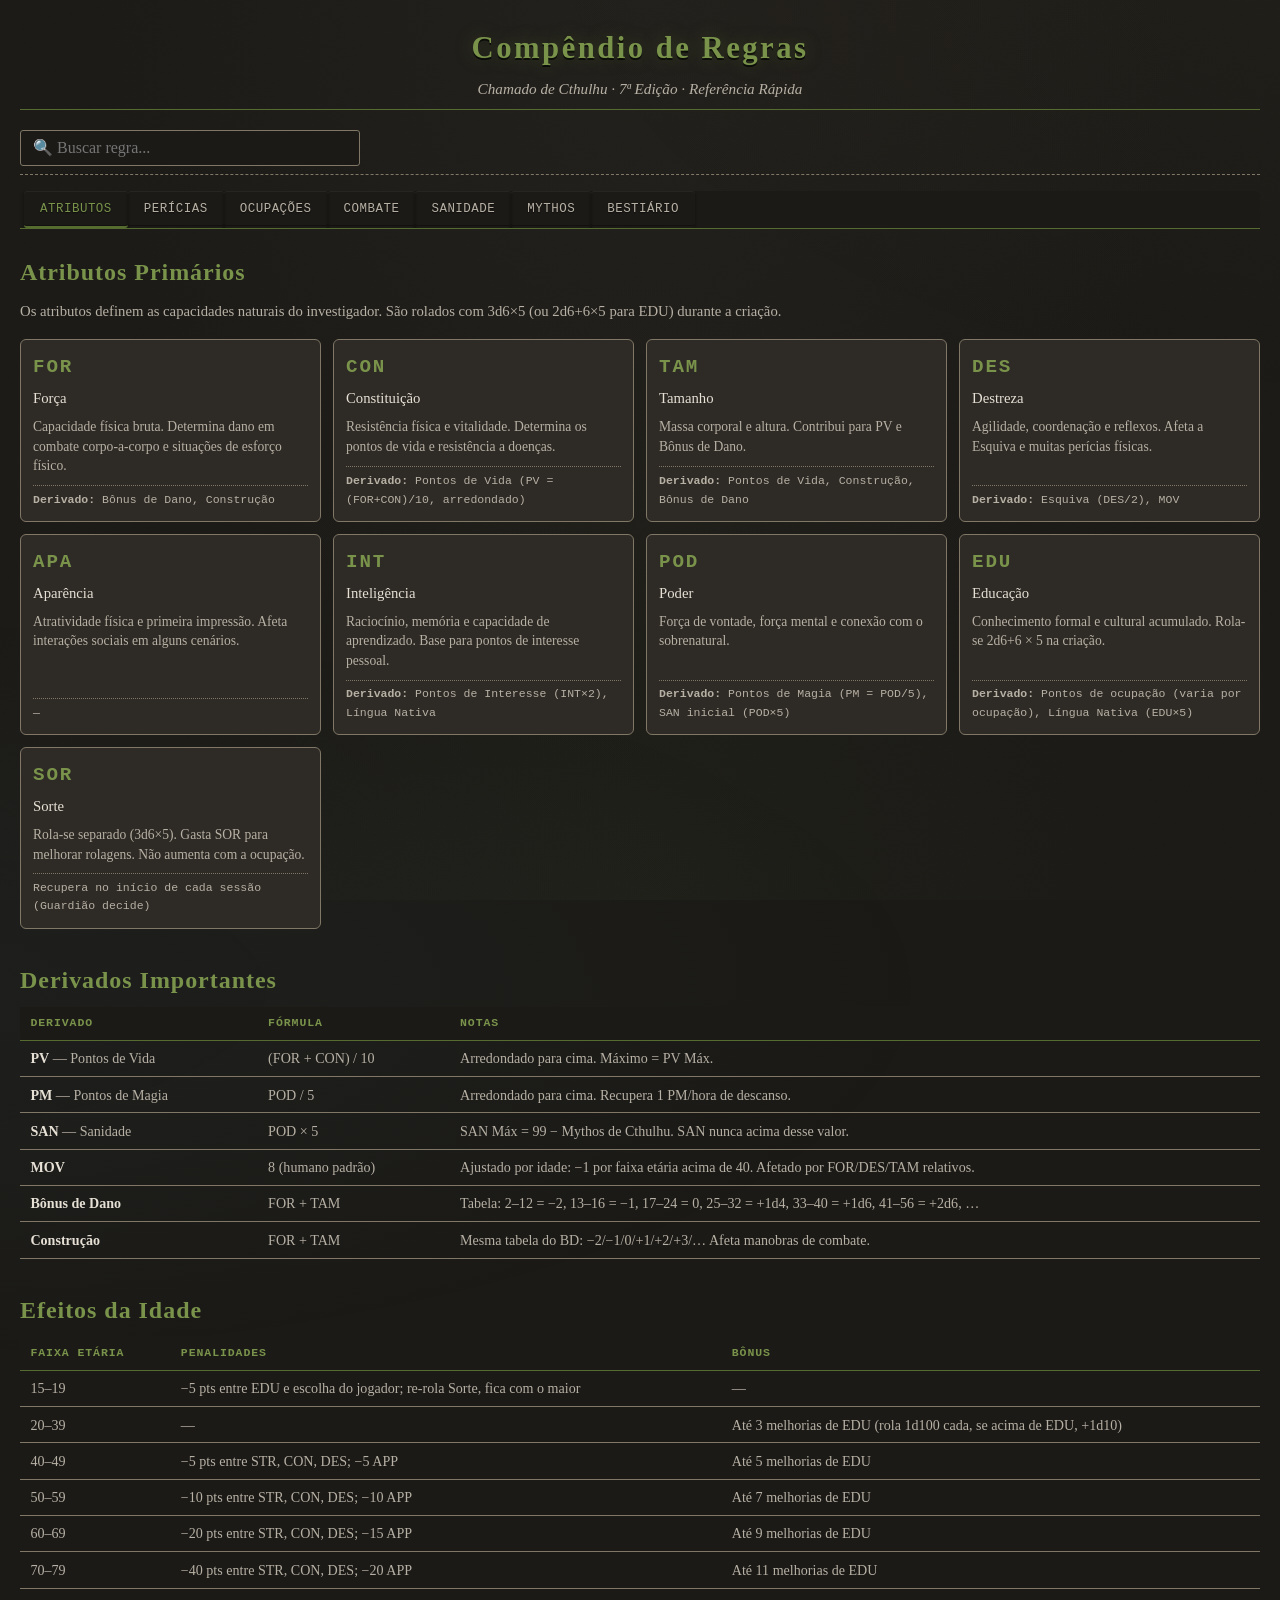
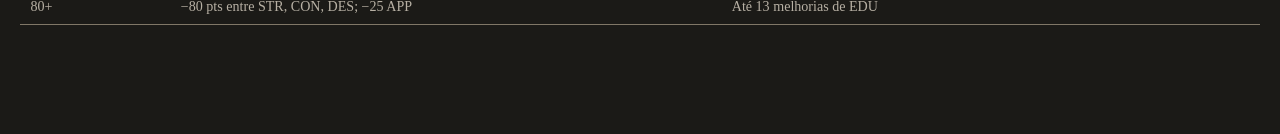
==== commit f76be751: "feat: Fase 3 — PWA instalável com ícone de marca real (192/512) e screenshots - Regenera assets/icon" ====
--- a/compendium.html
+++ b/compendium.html
@@ -7,7 +7,8 @@
   <title>Compêndio de Regras · Chamado de Cthulhu 7E · AIMalexi RPG</title>
   <link rel="stylesheet" href="css/theme.css" />
   <link rel="stylesheet" href="css/compendium.css" />
-  <link rel="icon" href="data:image/svg+xml,%3Csvg xmlns='http://www.w3.org/2000/svg' viewBox='0 0 100 100'%3E%3Ctext y='.9em' font-size='90'%3E%F0%9F%93%9A%3C/text%3E%3C/svg%3E" />
+  <link rel="icon" type="image/svg+xml" href="assets/icons/favicon.svg" />
+  <link rel="apple-touch-icon" href="assets/icon-192.png" />
   <link rel="manifest" href="manifest.json" />
   <meta name="theme-color" content="#1a1510" />
   <meta name="color-scheme" content="dark" />
--- a/css/theme.css
+++ b/css/theme.css
@@ -102,6 +102,86 @@
 }
 
 /* ═══════════════════════════════════════════════════════════════════════════
+   CAMADA SEMÂNTICA DE TOKENS (auditoria de design · 3 camadas)
+   ───────────────────────────────────────────────────────────────────────────
+   Primitivos (acima) → Semânticos (aqui) → Componente (nas specs).
+   Estes tokens são ALIASES dos primitivos: como referenciam via var(), eles
+   cascateiam automaticamente para os 13 temas (que sobrescrevem os primitivos).
+   NÃO renomeie os primitivos — só adicione aliases aqui.
+   ═══════════════════════════════════════════════════════════════════════════ */
+
+:root {
+  /* — Superfícies — */
+  --bg:           var(--bg-deep);
+  --surface-1:    var(--bg-mid);
+  --surface-2:    var(--bg-card);
+  --surface-3:    var(--bg-card-hi);
+
+  /* — Texto (cor) — (distinto de --text-xs..xl, que são TAMANHOS) */
+  --text-1:       var(--ink);       /* primário      */
+  --text-2:       var(--ink-dim);   /* secundário    */
+  --text-3:       var(--ink-faded); /* terciário ≥3:1 */
+
+  /* — Bordas — */
+  --border-1:     var(--line);      /* divisórias sutis */
+  --border-2:     var(--ink-faded); /* bordas de componente */
+
+  /* — Ação / estado semântico — */
+  --accent-hover: var(--brass-bright);
+  --danger:       var(--blood);     /* destrutivo (excluir/lixeira) */
+  --danger-hover: var(--burgundy);
+  --on-danger:    var(--ink);
+  --success:      var(--ok);
+  --warning:      var(--warn);
+  --focus-ring:   var(--brass-bright);
+
+  /* — Raios — (sm/md são aliases não-quebráveis dos existentes) */
+  --radius-sm:    var(--radius);    /* 3px */
+  --radius-md:    var(--radius-lg); /* 6px */
+  --radius-pill:  999px;
+
+  /* — Sombras (3 níveis) — */
+  --shadow-1: 0 1px 2px rgba(0,0,0,.35);
+  --shadow-2: 0 4px 12px rgba(0,0,0,.45);
+  --shadow-3: 0 12px 32px rgba(0,0,0,.55);
+
+  /* — Camadas (z-index) — */
+  --z-dropdown: 100;
+  --z-sheet:    200;
+  --z-modal:    300;
+  --z-toast:    400;
+
+  /* — Movimento — */
+  --dur-fast: 120ms;
+  --dur-base: 200ms;
+  --dur-slow: 320ms;
+  --ease:     cubic-bezier(.2,0,.2,1);
+
+  /* — Espaçamento grid 8pt — */
+  --space-1:  4px;
+  --space-2:  8px;
+  --space-3:  12px;
+  --space-4:  16px;
+  --space-5:  20px;
+  --space-6:  24px;
+  --space-7:  32px;
+  --space-8:  40px;
+  --space-9:  48px;
+  --space-10: 64px;
+  --space-11: 80px;
+  --space-12: 96px;
+
+  /* — Ícones — */
+  --icon-size: 1.05em;
+
+  /* Chevron do <select> (cinza neutro legível em temas claros e escuros) */
+  --select-chevron: url("data:image/svg+xml,%3Csvg xmlns='http://www.w3.org/2000/svg' viewBox='0 0 24 24' fill='none' stroke='%23998f7a' stroke-width='2' stroke-linecap='round' stroke-linejoin='round'%3E%3Cpath d='m6 9 6 6 6-6'/%3E%3C/svg%3E");
+
+  /* Controles nativos (checkbox/radio/range/progress) herdam o tema — resolve E4 */
+  accent-color: var(--accent);
+}
+
+/* ═══════════════════════════════════════════════════════════════════════════
    PARCHMENT WORLD — Two-world strategy
    ───────────────────────────────────────────────────────────────────────────
    Dark archive room (--abyss/--charcoal): Keeper view, system UI, settings.
@@ -189,16 +269,16 @@
 
 .app-header {
   text-align: center;
-  margin-bottom: 1.5rem;
+  margin-bottom: var(--space-3);   /* E13: footprint vertical menor antes do conteúdo */
   border-bottom: 1px solid var(--brass);
-  padding-bottom: 1rem;
+  padding-bottom: var(--space-2);
   position: relative;
 }
 
 .app-title {
   font-family: var(--font-serif);
   font-weight: 600;
-  font-size: clamp(1.5rem, 3vw, 2.5rem);
+  font-size: clamp(1.4rem, 2.4vw, 2rem);   /* E13: teto menor */
   letter-spacing: 0.08em;
   color: var(--brass-bright);
   text-shadow: 0 0 18px var(--brass-glow), 0 2px 0 rgba(0,0,0,0.8);
@@ -285,6 +365,24 @@
 body.high-contrast .skill-row,
 body.high-contrast .weapon-card,
 body.high-contrast .chat-msg { border-color: var(--ink-faded) !important; }
+
+/* Estado vazio PADRÃO (ícone + instrução de próximo passo · resolve E17).
+   Unifica o padrão já bom de Encontro/Arsenal/Chat para todas as listas. */
+.empty-state {
+  display: flex;
+  flex-direction: column;
+  align-items: center;
+  justify-content: center;
+  gap: var(--space-2);
+  text-align: center;
+  min-height: 7rem;
+  padding: var(--space-6) var(--space-4);
+  color: var(--text-3);
+}
+.empty-state-ico { color: var(--text-3); opacity: 0.5; line-height: 1; }
+.empty-state-title { margin: 0; font-size: var(--text-base); color: var(--text-2); }
+.empty-state-hint { margin: 0; font-size: var(--text-sm); line-height: 1.55; max-width: 28rem; }
+.empty-state-hint b { color: var(--text-1); }
 
 /* Estado vazio do chat — evita o vazião quando não há mensagens (ambas as páginas) */
 .chat-empty {
@@ -344,6 +442,64 @@
 }
 
 /* ═══════════════════════════════════════════════════════════════════════════
+   ÍCONES (sprite SVG local · resolve E1)
+   Uso: <svg class="icon"><use href="assets/icons/sprite.svg#ico-dado"/></svg>
+   Cor herdada via currentColor; tamanho via --icon-size.
+   ═══════════════════════════════════════════════════════════════════════════ */
+
+.icon {
+  width: var(--icon-size);
+  height: var(--icon-size);
+  flex: 0 0 auto;
+  display: inline-block;
+  vertical-align: -0.15em;
+  color: currentColor;
+  pointer-events: none;
+}
+.icon-sm { --icon-size: 0.9em; }
+.icon-lg { --icon-size: 1.4em; }
+.icon-xl { --icon-size: 2.2em; }
+/* Botão só-ícone: dá um respiro consistente ao alvo de toque */
+.btn-icon .icon { vertical-align: middle; }
+
+/* ═══════════════════════════════════════════════════════════════════════════
+   TOOLTIP (CSS-only · F-008)
+   Uso: data-tooltip="texto" + aria-label="texto" (sem depender de `title`,
+   que é invisível no touch e lento no desktop). Aparece no hover e no teclado.
+   ═══════════════════════════════════════════════════════════════════════════ */
+
+[data-tooltip] { position: relative; }
+[data-tooltip]::after {
+  content: attr(data-tooltip);
+  position: absolute;
+  left: 50%;
+  bottom: calc(100% + 6px);
+  transform: translateX(-50%) translateY(4px);
+  background: var(--surface-3);
+  color: var(--text-1);
+  border: 1px solid var(--border-2);
+  border-radius: var(--radius-sm);
+  padding: 0.3rem 0.5rem;
+  font-family: var(--font-mono);
+  font-size: var(--text-xs);
+  line-height: 1.3;
+  white-space: nowrap;
+  box-shadow: var(--shadow-2);
+  opacity: 0;
+  pointer-events: none;
+  z-index: var(--z-toast);
+  transition: opacity var(--dur-fast) var(--ease), transform var(--dur-fast) var(--ease);
+}
+[data-tooltip]:hover::after,
+[data-tooltip]:focus-visible::after {
+  opacity: 1;
+  transform: translateX(-50%) translateY(0);
+}
+@media (prefers-reduced-motion: reduce) {
+  [data-tooltip]::after { transition: none; }
+}
+
+/* ═══════════════════════════════════════════════════════════════════════════
    BOTÕES
    ═══════════════════════════════════════════════════════════════════════════ */
 
@@ -412,23 +568,19 @@
   font-size: 1rem;
 }
 
-/* Botão de Export JSON com destaque permanente */
+/* Botão de Export JSON — secundário (E2: não é a ação primária permanente).
+   Mantém leve ênfase de "backup recomendado" só na borda, sem preenchimento
+   verde nem glow que competia com a ação primária de cada contexto. */
 .btn-export {
-  background: linear-gradient(180deg, var(--brass-bright) 0%, var(--brass) 100%);
-  border-color: var(--brass-bright);
-  color: var(--on-accent, var(--bg-deep));
-  font-weight: 700;
-  position: relative;
-}
-.btn-export::before {
-  content: '';
-  position: absolute;
-  inset: -2px;
-  border-radius: var(--radius);
-  background: var(--brass-glow);
-  filter: blur(8px);
-  z-index: -1;
-  opacity: 0.7;
+  background: var(--surface-2);
+  border-color: var(--accent);
+  color: var(--text-1);
+  font-weight: 600;
+}
+.btn-export:hover {
+  background: var(--surface-3);
+  border-color: var(--accent-hover);
+  color: var(--accent-hover);
 }
 
 /* ═══════════════════════════════════════════════════════════════════════════
@@ -533,6 +685,56 @@
   vertical-align: middle;
   cursor: pointer;
 }
+
+/* ── Select tematizado (Fase 2 · finaliza E4) ──
+   Remove a seta nativa do SO e usa um chevron próprio. */
+select {
+  appearance: none;
+  -webkit-appearance: none;
+  background-image: var(--select-chevron);
+  background-repeat: no-repeat;
+  background-position: right 0.6rem center;
+  background-size: 1em;
+  padding-right: 2rem;
+  cursor: pointer;
+}
+select::-ms-expand { display: none; }
+
+/* ── Estados de input (matriz: foco/erro/desabilitado) ── */
+input:disabled, select:disabled, textarea:disabled,
+input[readonly] {
+  opacity: 0.55;
+  cursor: not-allowed;
+  background: var(--surface-1);
+}
+input[aria-invalid="true"], select[aria-invalid="true"], textarea[aria-invalid="true"],
+input.invalid, textarea.invalid {
+  border-color: var(--danger);
+}
+input[aria-invalid="true"]:focus, textarea[aria-invalid="true"]:focus {
+  box-shadow: 0 0 0 2px color-mix(in srgb, var(--danger) 35%, transparent);
+}
+textarea { min-height: 5rem; resize: vertical; }
+
+/* ── Botão: estado carregando (matriz: loading) ── */
+.btn[aria-busy="true"], button[aria-busy="true"] {
+  position: relative;
+  color: transparent !important;
+  pointer-events: none;
+}
+.btn[aria-busy="true"]::after, button[aria-busy="true"]::after {
+  content: "";
+  position: absolute;
+  inset: 0;
+  margin: auto;
+  width: 1em; height: 1em;
+  border: 2px solid currentColor;
+  border-top-color: transparent;
+  border-radius: 50%;
+  color: var(--text-2);
+  animation: btn-spin 0.7s linear infinite;
+}
+@keyframes btn-spin { to { transform: rotate(360deg); } }
 
 label {
   font-family: var(--font-mono);
@@ -1224,7 +1426,7 @@
    ═══════════════════════════════════════════════════════════════════════════ */
 
 :focus-visible {
-  outline: 2px solid var(--brass-bright);
+  outline: 2px solid var(--focus-ring);
   outline-offset: 2px;
 }
 
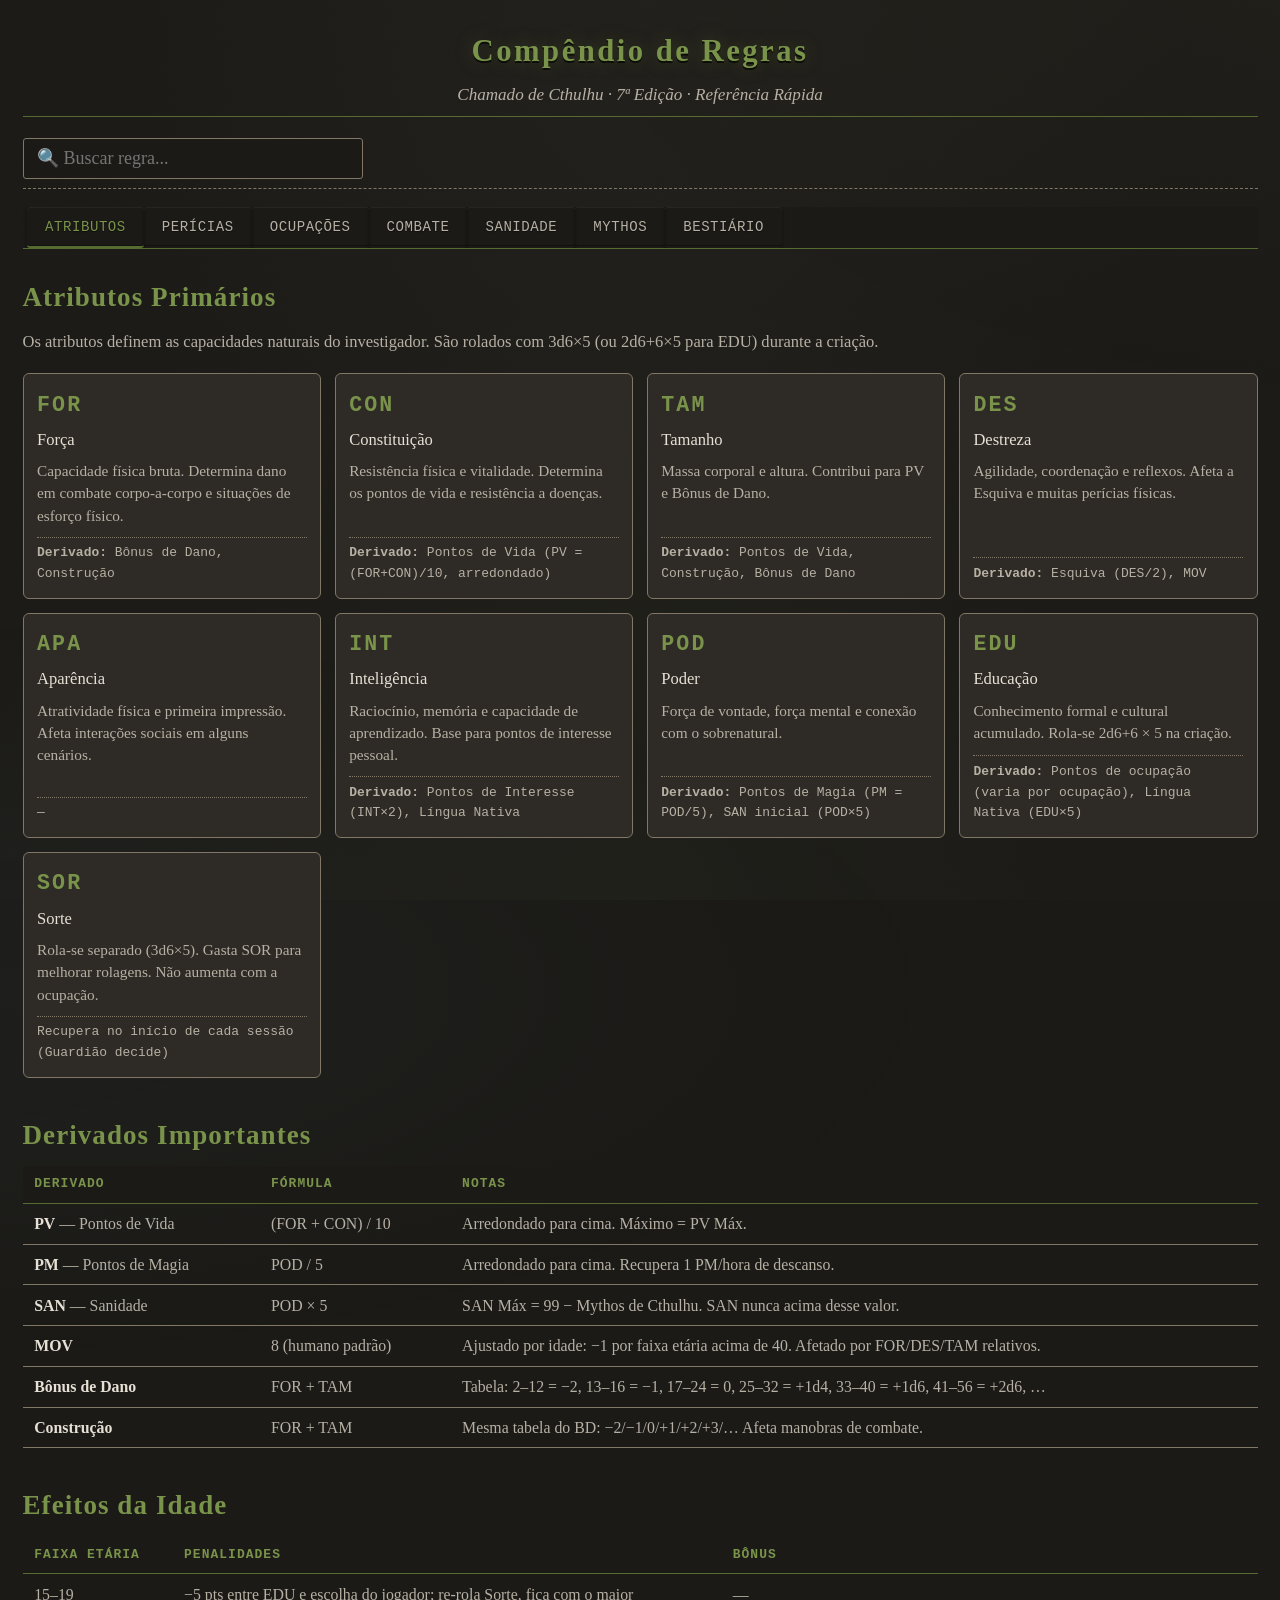
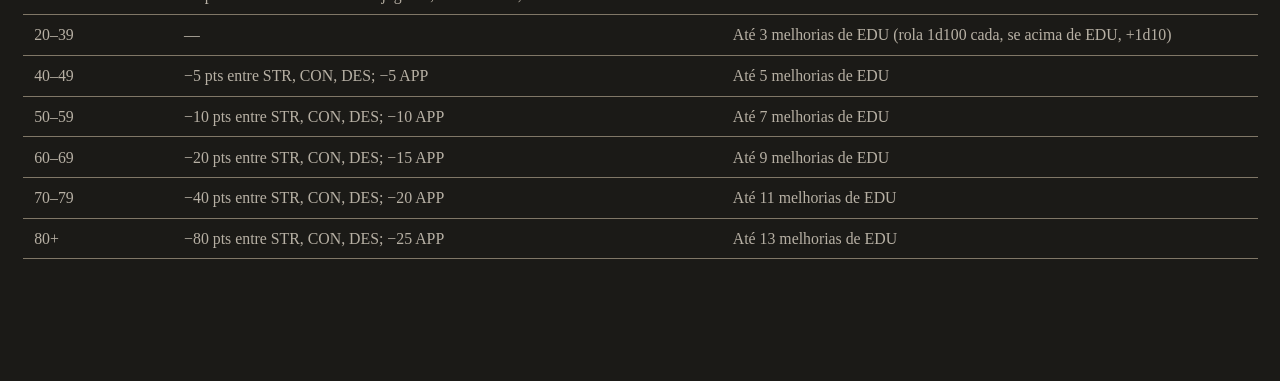
==== commit ebfa5144: "refactor(keeper): institui tokens e blinda a legibilidade dos temas - css/tokens.css (novo): eixos d" ====
--- a/compendium.html
+++ b/compendium.html
@@ -5,6 +5,7 @@
   <meta name="viewport" content="width=device-width, initial-scale=1" />
   <meta http-equiv="Content-Security-Policy" content="default-src 'self'; script-src 'self' 'unsafe-inline' https://cdn.jsdelivr.net; style-src 'self' 'unsafe-inline' https://fonts.googleapis.com; font-src 'self' https://fonts.gstatic.com data:; connect-src 'self' https://*.supabase.co wss://*.supabase.co; img-src 'self' blob: data:; media-src 'self' blob:; object-src 'none'; frame-ancestors 'none';" />
   <title>Compêndio de Regras · Chamado de Cthulhu 7E · AIMalexi RPG</title>
+  <link rel="stylesheet" href="css/tokens.css" />
   <link rel="stylesheet" href="css/theme.css" />
   <link rel="stylesheet" href="css/compendium.css" />
   <link rel="icon" type="image/svg+xml" href="assets/icons/favicon.svg" />
--- a/css/tokens.css
+++ b/css/tokens.css
@@ -0,0 +1,53 @@
+/* ═══════════════════════════════════════════════════════════════════════════
+   AIMalexi RPG · tokens.css
+   Fundação de tokens — importado ANTES de theme.css.
+
+   theme.css já traz a maior parte da camada de tokens (superfícies semânticas,
+   grid de espaçamento --space-*, --content-max, font-size fluido no body, escala
+   --text-*/--fs-nav). Este arquivo COMPLEMENTA com o que faltava e NÃO duplica:
+
+   1) Eixos de cor de vitais (PV/Sanidade/Magia) — semânticos e FIXOS (independem
+      do tema, assim como --blood/--mist já são). Usados pelo painel de
+      investigadores (eixo de cor por faixa) e replicados do protótipo de mesa.
+   2) Escala tipográfica fluida nomeada (--fs-h1..--fs-meta) para resolver
+      tamanhos pequenos em telas grandes sem tocar componente a componente.
+
+   REGRA DE UPPERCASE: text-transform:uppercase só é permitido em --fs-label e em
+   títulos de seção. Proibido em texto corrido, nomes e itens longos.
+   ═══════════════════════════════════════════════════════════════════════════ */
+
+:root {
+  /* === Eixos de cor de vitais (4 faixas: full → hurt → bad → crit) === */
+  /* PV / Vida — eixo físico (verde → dourado → laranja → vermelho) */
+  --hp-full:  #74a23f;
+  --hp-hurt:  #c9a84c;
+  --hp-bad:   #d27a2e;
+  --hp-crit:  #cf4332;
+
+  /* Sanidade — eixo da mente (lúcido → roxo → bordô-myth) */
+  --san-full: #7f9dc0;
+  --san-hurt: #9a6ab5;
+  --san-bad:  #a8467a;
+  --san-crit: #c25a8a;
+
+  /* Magia — teal frio */
+  --mp-axis:  #4f9b8c;
+
+  /* Mythos / surto — bordô pulsante (destaque de Sanidade) */
+  --myth:        #8a3a5e;
+  --myth-bright: #c25a8a;
+  --myth-glow:   rgba(178, 77, 125, 0.40);
+
+  /* Estado terminal (morto) */
+  --dead:     #52523f;
+
+  /* === Escala tipográfica fluida nomeada ===
+     Complementa --text-*/--fs-nav já existentes. clamp() resolve telas grandes. */
+  --fs-h1:    clamp(1.6rem, 1.2rem + 1.6vw, 2.15rem);
+  --fs-h2:    clamp(1.3rem, 1.05rem + 1.0vw, 1.7rem);
+  --fs-h3:    clamp(1.08rem, 0.95rem + 0.5vw, 1.28rem);
+  --fs-nav:   clamp(0.9rem, 0.86rem + 0.2vw, 1rem);   /* ~1rem (alinha com theme.css) */
+  --fs-body:  0.95rem;
+  --fs-label: 0.8rem;
+  --fs-meta:  0.78rem;
+}
--- a/css/theme.css
+++ b/css/theme.css
@@ -80,12 +80,16 @@
   --text-md:   1.1rem;    /* ~17.6px — destaque */
   --text-lg:   1.25rem;   /* 20px    — subtítulos */
   --text-xl:   1.5rem;    /* 24px    — títulos de seção */
+  /* Navegação/tabs — fluida: sobe com a viewport sem tocar cada componente */
+  --fs-nav:    clamp(0.82rem, 0.78rem + 0.2vw, 0.95rem);
 
   /* === Layout === */
   --radius:         3px;
   --radius-lg:      6px;
   --gap:            1rem;
   --gap-lg:         1.5rem;
+  /* Largura máxima do conteúdo principal (tabs) — centraliza em telas largas */
+  --content-max:    1180px;
 
   /* === Cor de acento ativa (atualizada via JS) === */
   --accent:         var(--brass);
@@ -134,6 +138,9 @@
   --success:      var(--ok);
   --warning:      var(--warn);
   --focus-ring:   var(--brass-bright);
+  /* Sanidade/Mythos = lado FRIO (mente) — distinto do quente (investigador/latão)
+     e do vermelho (perigo físico). Reforça a estratégia "dois mundos". */
+  --sanity:       var(--mist);
 
   /* — Raios — (sm/md são aliases não-quebráveis dos existentes) */
   --radius-sm:    var(--radius);    /* 3px */
@@ -207,7 +214,7 @@
   background: var(--bg-deep);
   color: var(--ink);
   font-family: var(--font-body);
-  font-size: 16px;
+  font-size: clamp(15px, 0.45vw + 13px, 18px);   /* fluido: 15px@768px → 18px@1400px */
   line-height: 1.6;                 /* §21 — respiro maior p/ leitura prolongada */
   -webkit-font-smoothing: antialiased;
   -moz-osx-font-smoothing: grayscale;
@@ -287,7 +294,7 @@
 .app-title-link {
   color: inherit;
   text-decoration: none;
-  transition: color 0.15s, text-shadow 0.15s;
+  transition: color var(--dur-fast) var(--ease), text-shadow var(--dur-fast) var(--ease);
 }
 .app-title-link:hover,
 .app-title-link:focus-visible {
@@ -353,6 +360,33 @@
 body.density-compact .derived-card,
 body.density-compact .skill-row,
 body.density-compact .weapon-card { padding-top: 0.25rem; padding-bottom: 0.25rem; }
+/* Espaçoso (iniciante) — aumenta espaçamento e alvos de toque, reduz densidade */
+body.density-roomy  { --gap-lg: 1.6rem; }
+body.density-roomy .section { padding: 1.2rem 1.4rem; }
+body.density-roomy .derived-card,
+body.density-roomy .skill-row,
+body.density-roomy .weapon-card { padding-top: 0.55rem; padding-bottom: 0.55rem; }
+body.density-roomy input,
+body.density-roomy select { min-height: 48px; font-size: 1rem; }
+body.density-roomy .section-title { font-size: 1.15rem; }
+
+/* ─── Preset tipográfico "Moderna" (direção Arquivo de Arkham · Mallexi) ───
+   Inter na UI funcional + JetBrains Mono nos dados; serif (Cormorant / IM Fell)
+   preservada só em títulos e lore. Toggle em Configurações → Tipografia.
+   Remapeia apenas as FAMÍLIAS via token — nenhum componente muda. Ambas as
+   fontes já vêm no @import do topo. "Clássica" (padrão) mantém a serif 1920s. */
+body.type-modern {
+  --font-body:       'Inter', system-ui, -apple-system, sans-serif;  /* corpo + UI */
+  --font-mono:       'JetBrains Mono', ui-monospace, monospace;       /* dados/números */
+  --font-typewriter: 'Inter', system-ui, sans-serif;                 /* micro-rótulos */
+  /* --font-display, --font-serif e --font-marginalia permanecem serif/manuscrito:
+     são a voz atmosférica (títulos, lore, anotações). */
+}
+/* Números tabulares na UI moderna — vitais/perícias não "dançam" ao mudar valor */
+body.type-modern .ed-vital-val,
+body.type-modern .iab-stat-value,
+body.type-modern .mvs-value,
+body.type-modern .sattr-value { font-variant-numeric: tabular-nums; }
 
 /* Alto contraste — reforça texto e bordas (acessibilidade) */
 body.high-contrast {
@@ -434,7 +468,7 @@
   color: var(--brass-bright);
   text-decoration: none;
   border-bottom: 1px dotted var(--brass);
-  transition: color 0.2s, border-color 0.2s;
+  transition: color var(--dur-base) var(--ease), border-color var(--dur-base) var(--ease);
 }
 a:hover {
   color: var(--ink);
@@ -513,7 +547,10 @@
   border-radius: var(--radius);
   padding: 0.5rem 0.9rem;
   cursor: pointer;
-  transition: all 0.2s;
+  transition: background var(--dur-base) var(--ease),
+              color var(--dur-base) var(--ease),
+              border-color var(--dur-base) var(--ease),
+              box-shadow var(--dur-base) var(--ease);
   text-transform: uppercase;
 }
 
@@ -566,6 +603,13 @@
 .btn-icon {
   padding: 0.3rem 0.5rem;
   font-size: 1rem;
+}
+
+/* Acessibilidade AA: alvo de toque ≥44px em dispositivos de ponteiro grosso
+   (toque). No desktop (ponteiro fino) mantém o tamanho compacto. */
+@media (pointer: coarse) {
+  button, .btn, a.btn { min-height: 44px; }
+  .btn-icon { min-width: 44px; }
 }
 
 /* Botão de Export JSON — secundário (E2: não é a ação primária permanente).
@@ -973,7 +1017,9 @@
   padding: 2rem 1.5rem;
   text-align: center;
   cursor: pointer;
-  transition: all 0.3s;
+  transition: transform var(--dur-slow) var(--ease),
+              box-shadow var(--dur-slow) var(--ease),
+              border-color var(--dur-slow) var(--ease);
   text-decoration: none;
   color: var(--ink);
   position: relative;
@@ -986,7 +1032,7 @@
   inset: 0;
   background: radial-gradient(circle at center, var(--accent-glow) 0%, transparent 70%);
   opacity: 0;
-  transition: opacity 0.4s;
+  transition: opacity var(--dur-slow) var(--ease);
 }
 
 .portal-card:hover {
@@ -1052,7 +1098,7 @@
   border-radius: var(--radius) var(--radius) 0 0;
   padding: 0.55rem 0.95rem;
   cursor: pointer;
-  transition: all 0.2s;
+  transition: background var(--dur-base) var(--ease), color var(--dur-base) var(--ease);
   position: relative;
   white-space: nowrap;
 }
@@ -1878,7 +1924,7 @@
   pointer-events: none;
   opacity: var(--bg-texture-opacity, 0.18);
   mix-blend-mode: overlay;
-  transition: opacity 0.4s ease;
+  transition: opacity var(--dur-slow) var(--ease);
 }
 /* Temas claros: multiply preserva o "papel" sem acinzentar */
 body[data-theme="arquivo"][data-bg-texture] .app::before,
